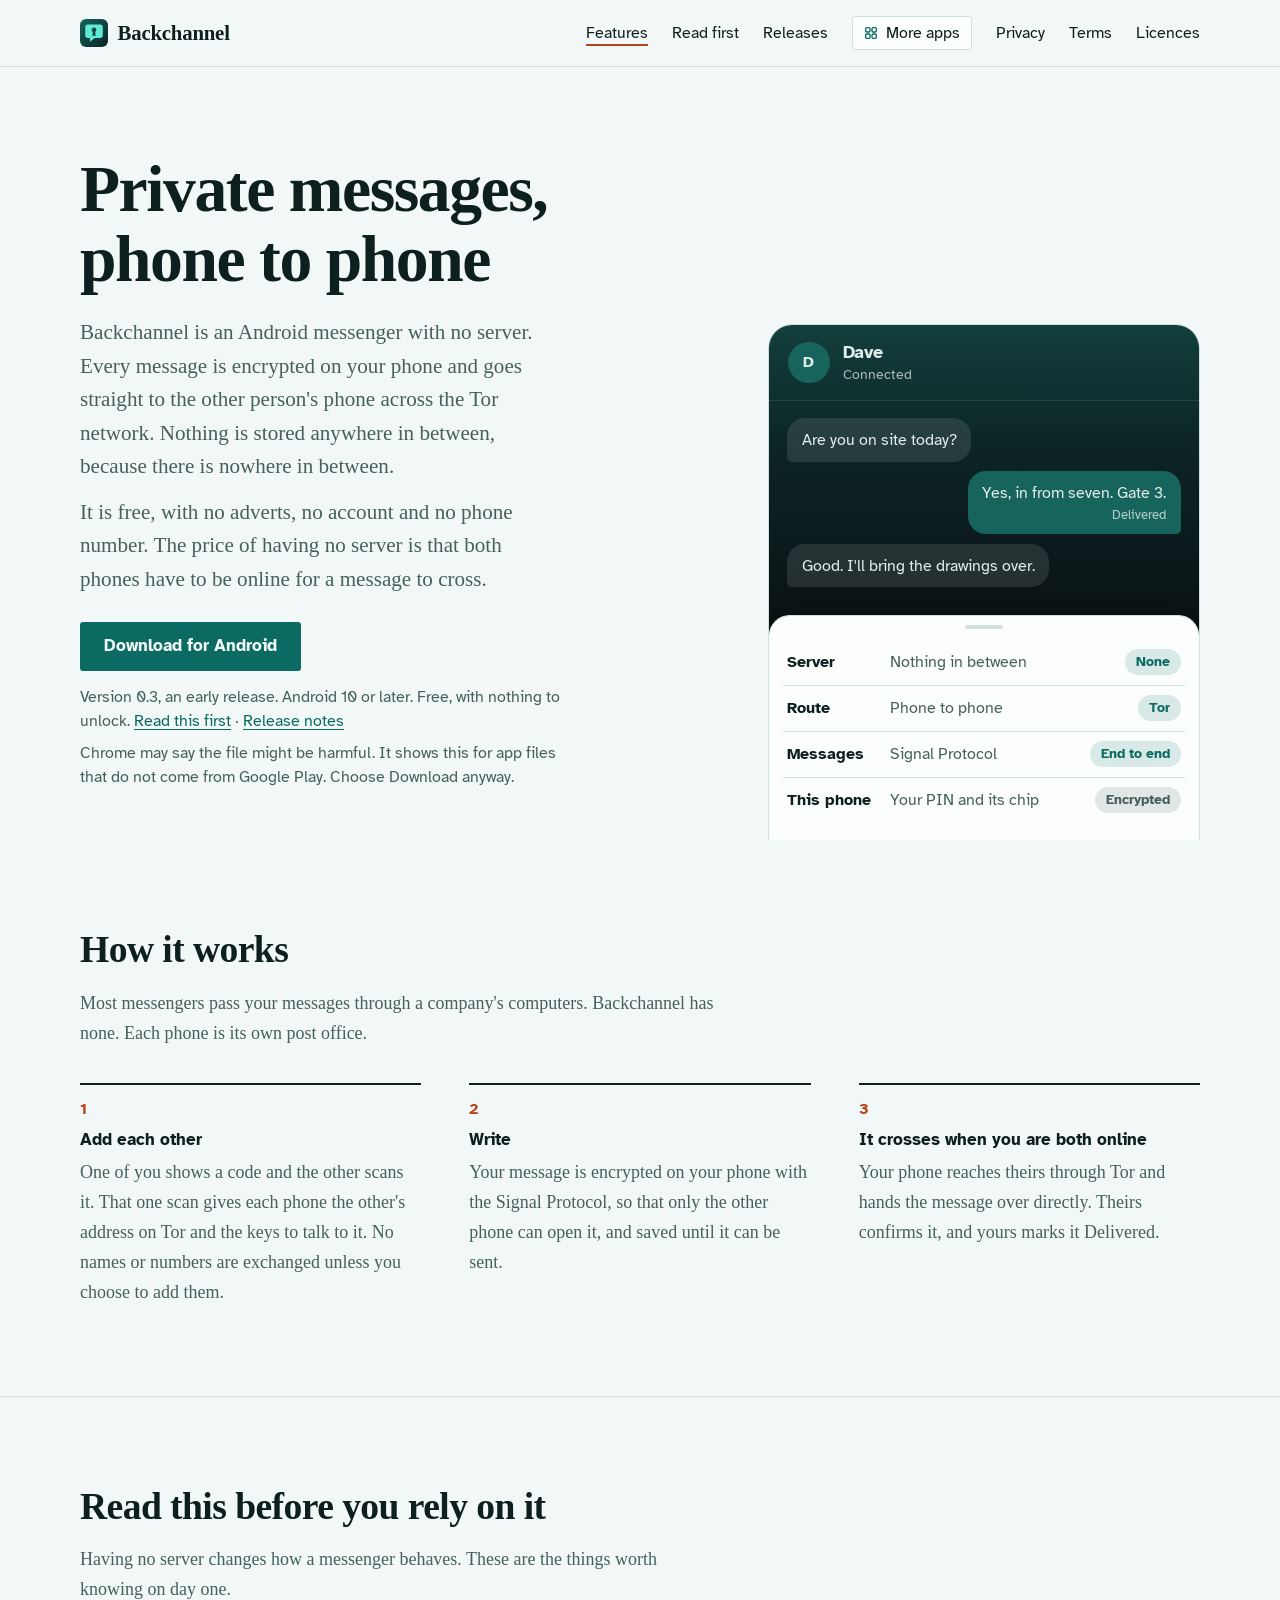
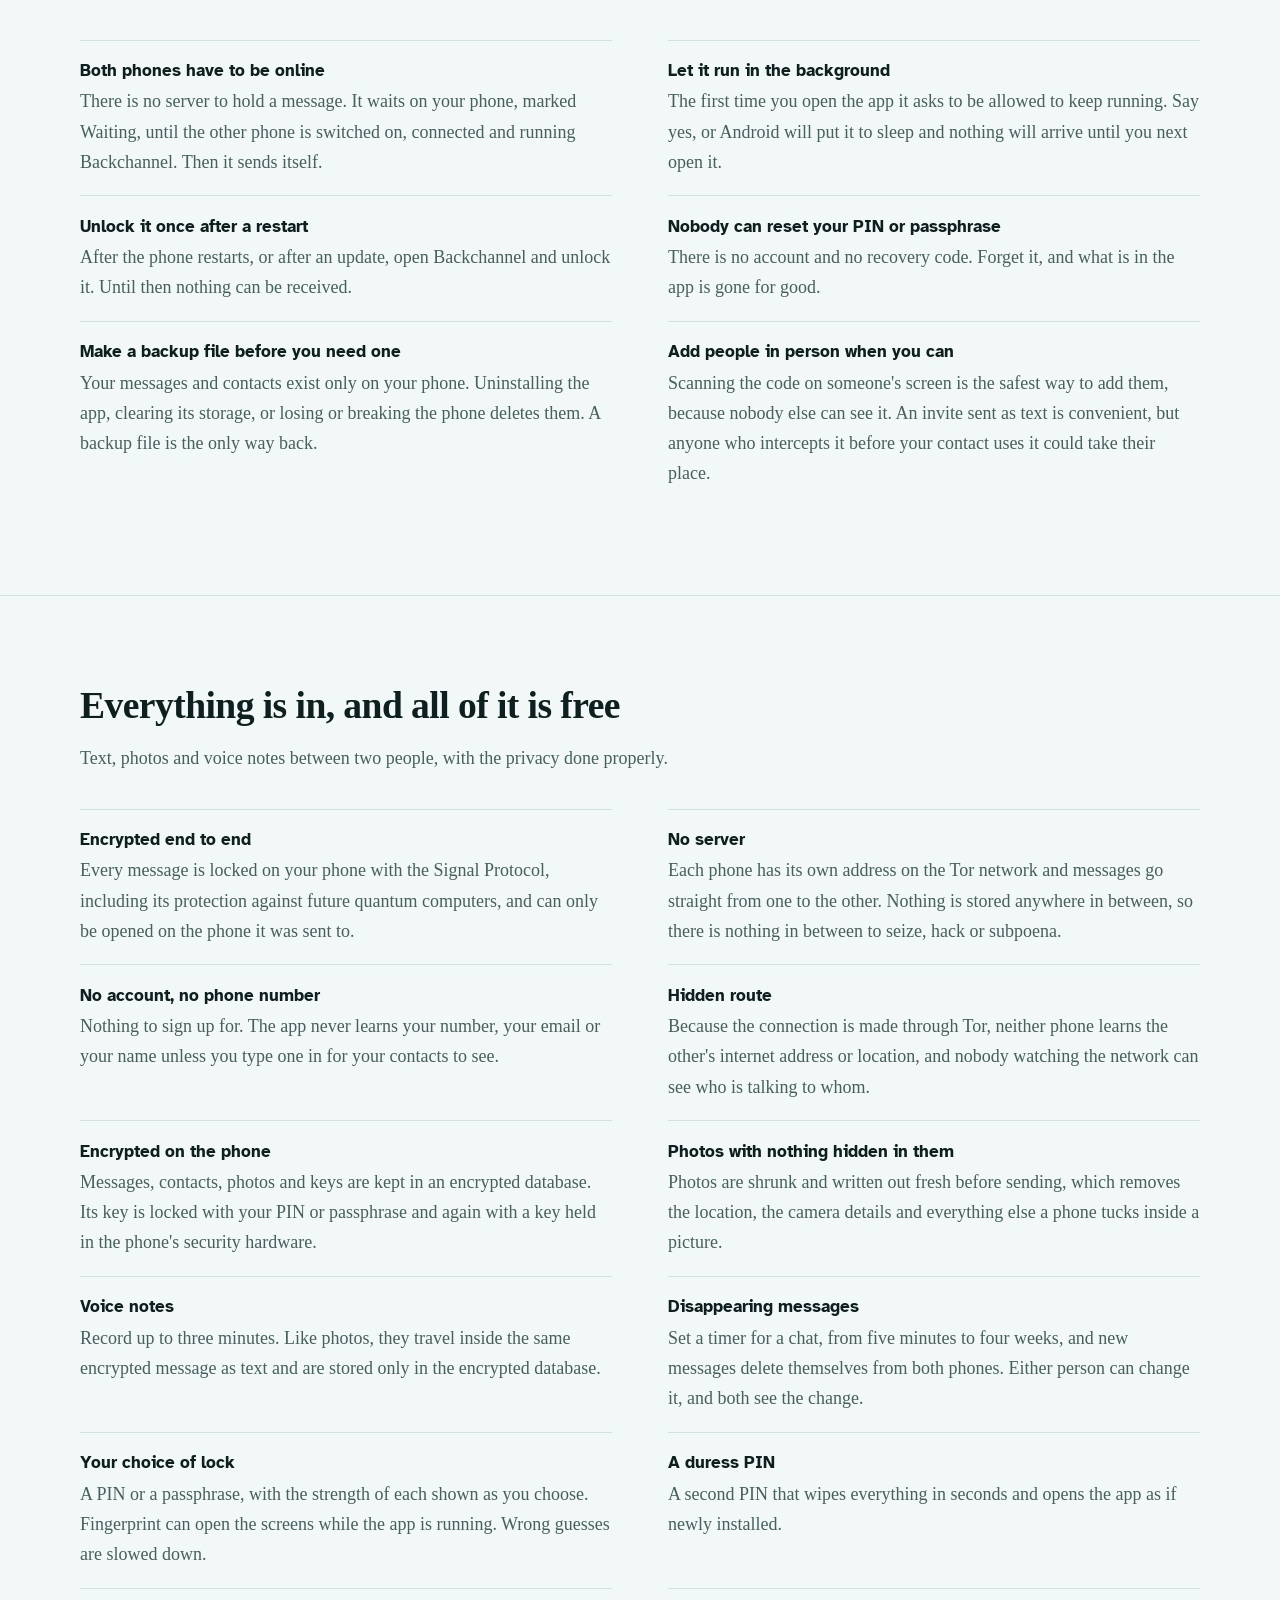
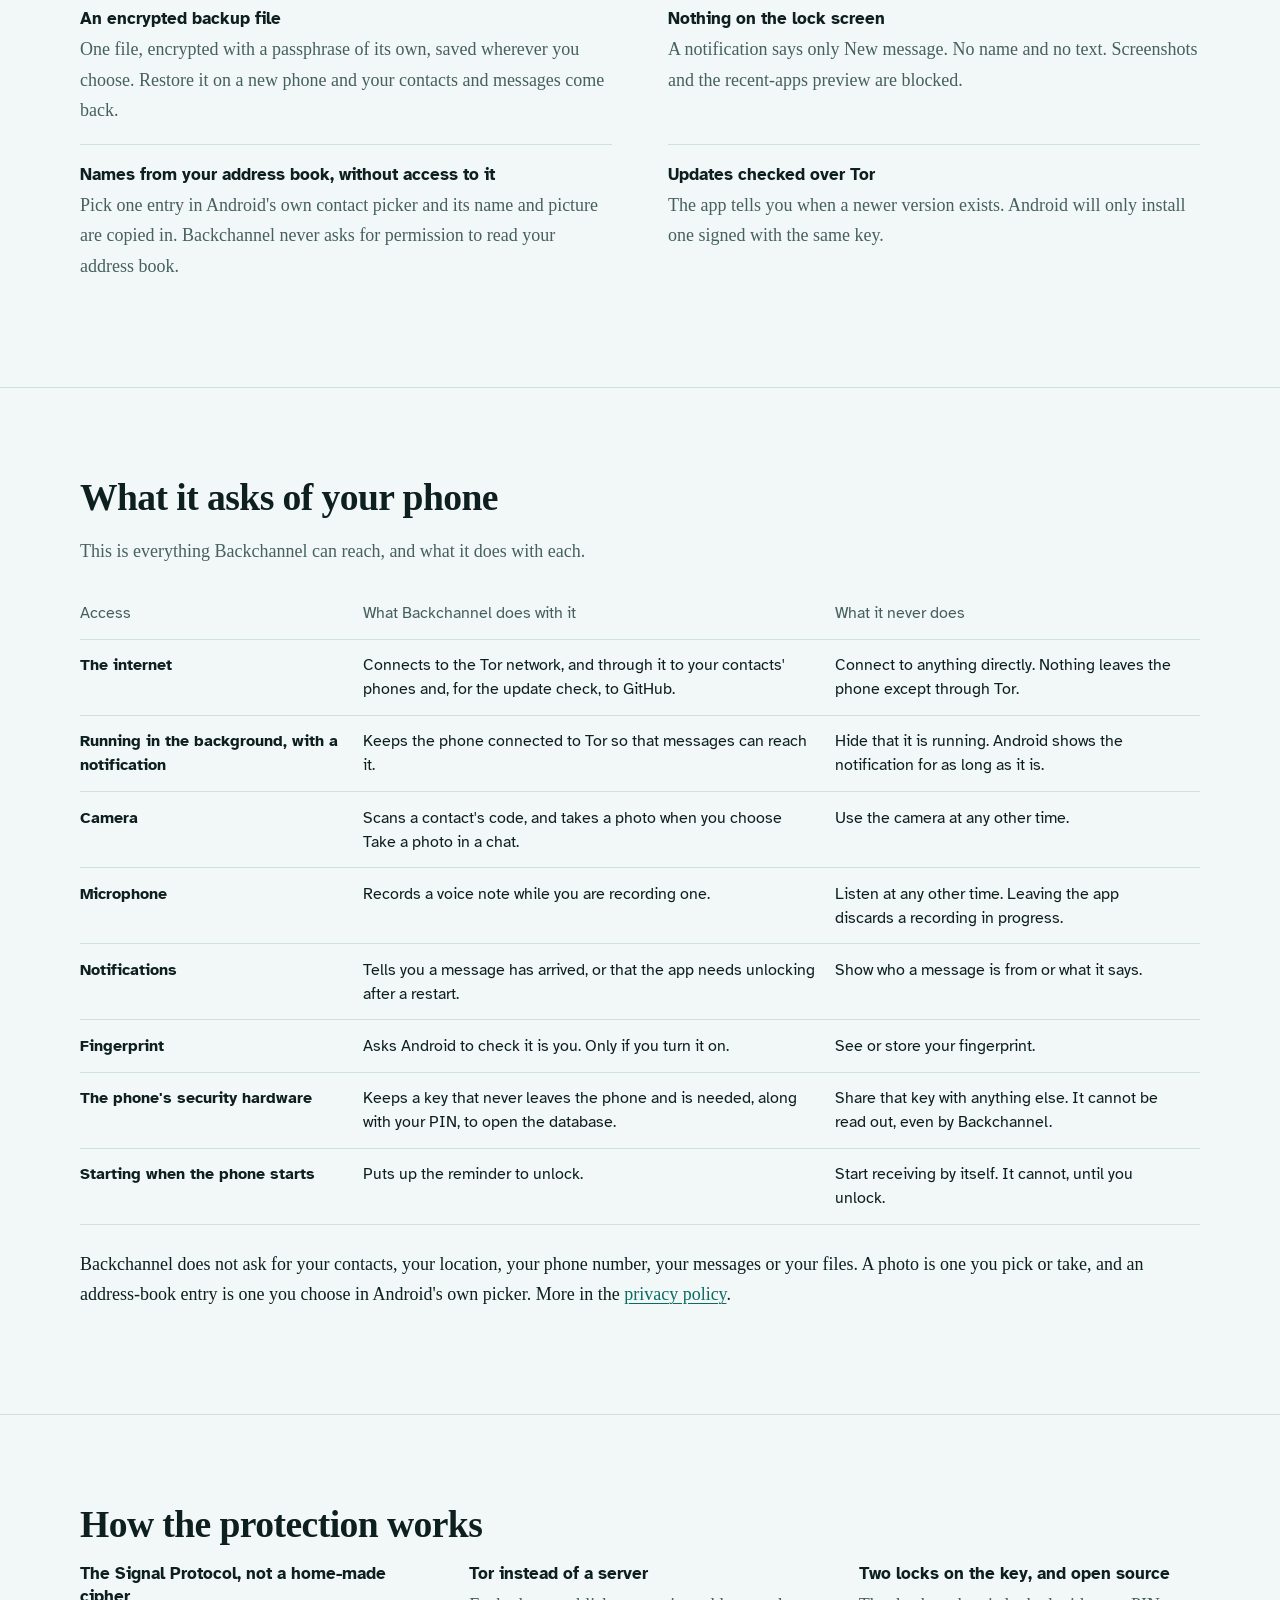
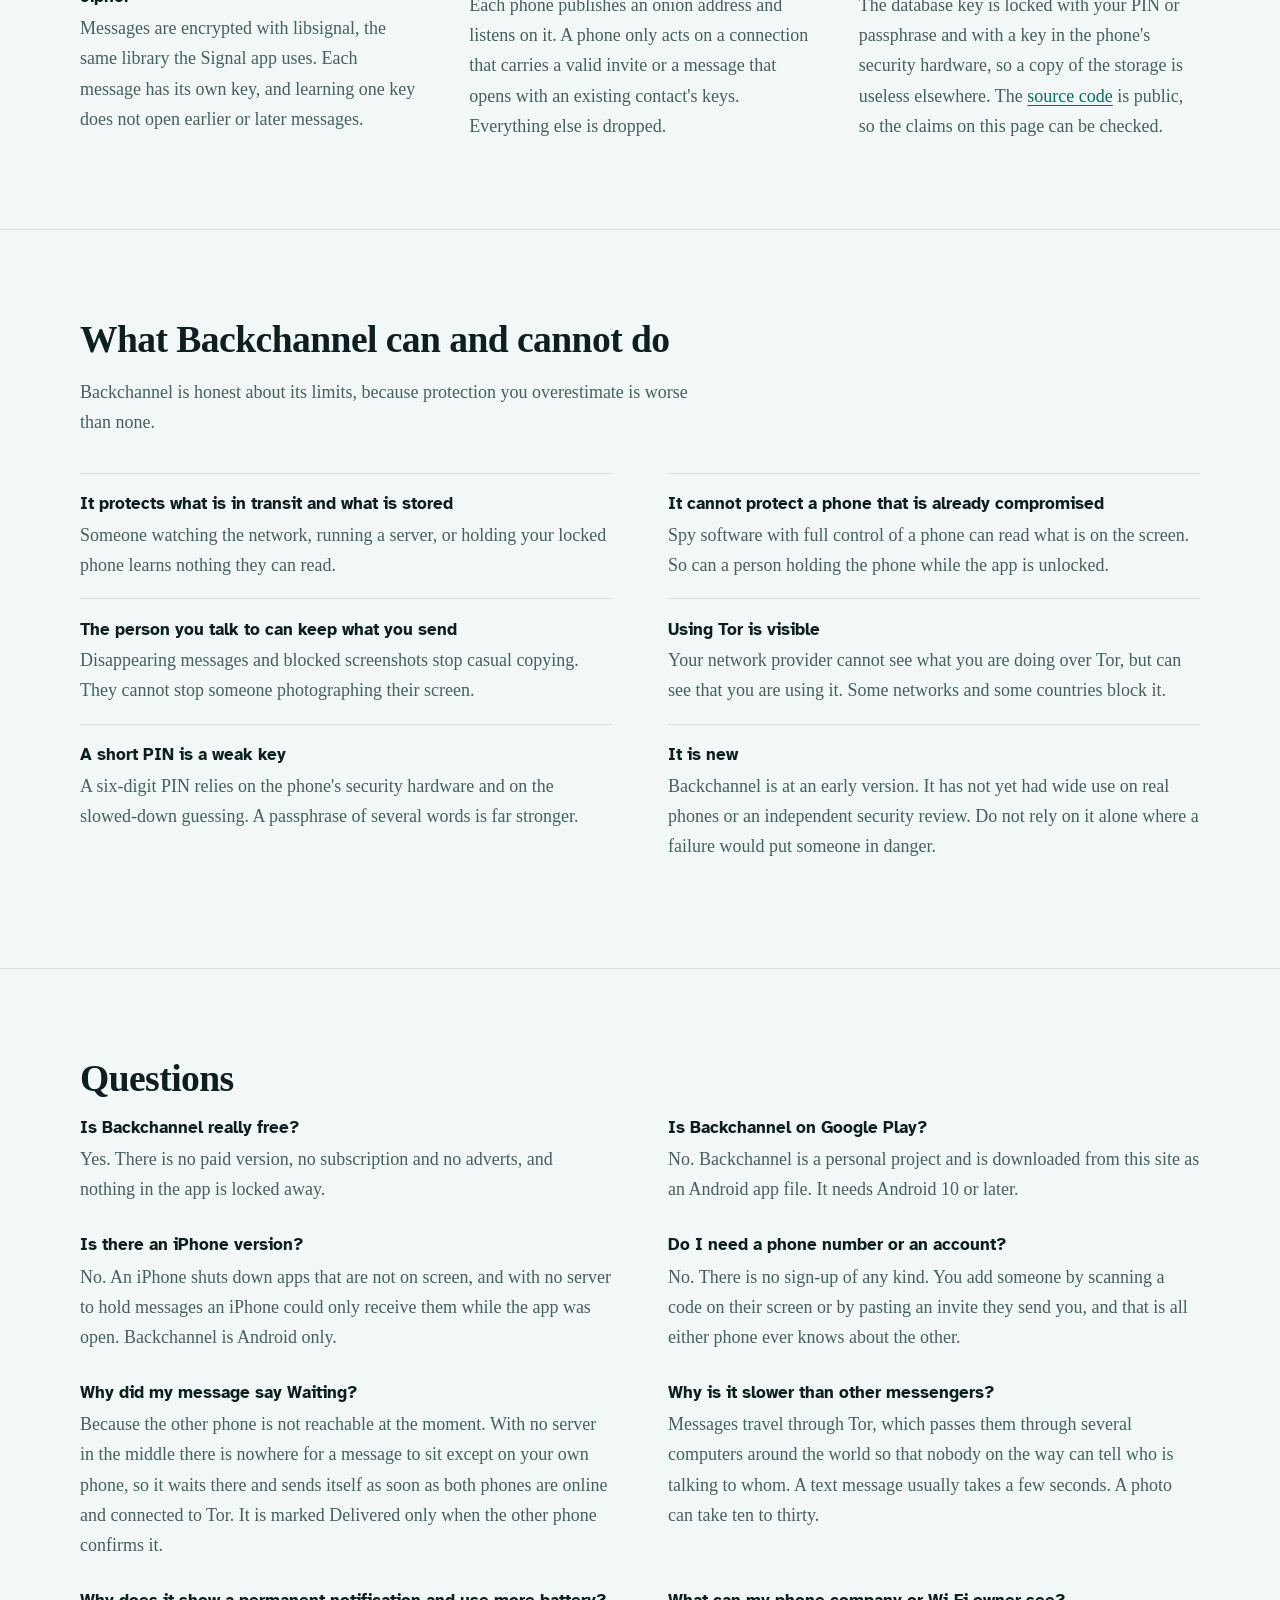
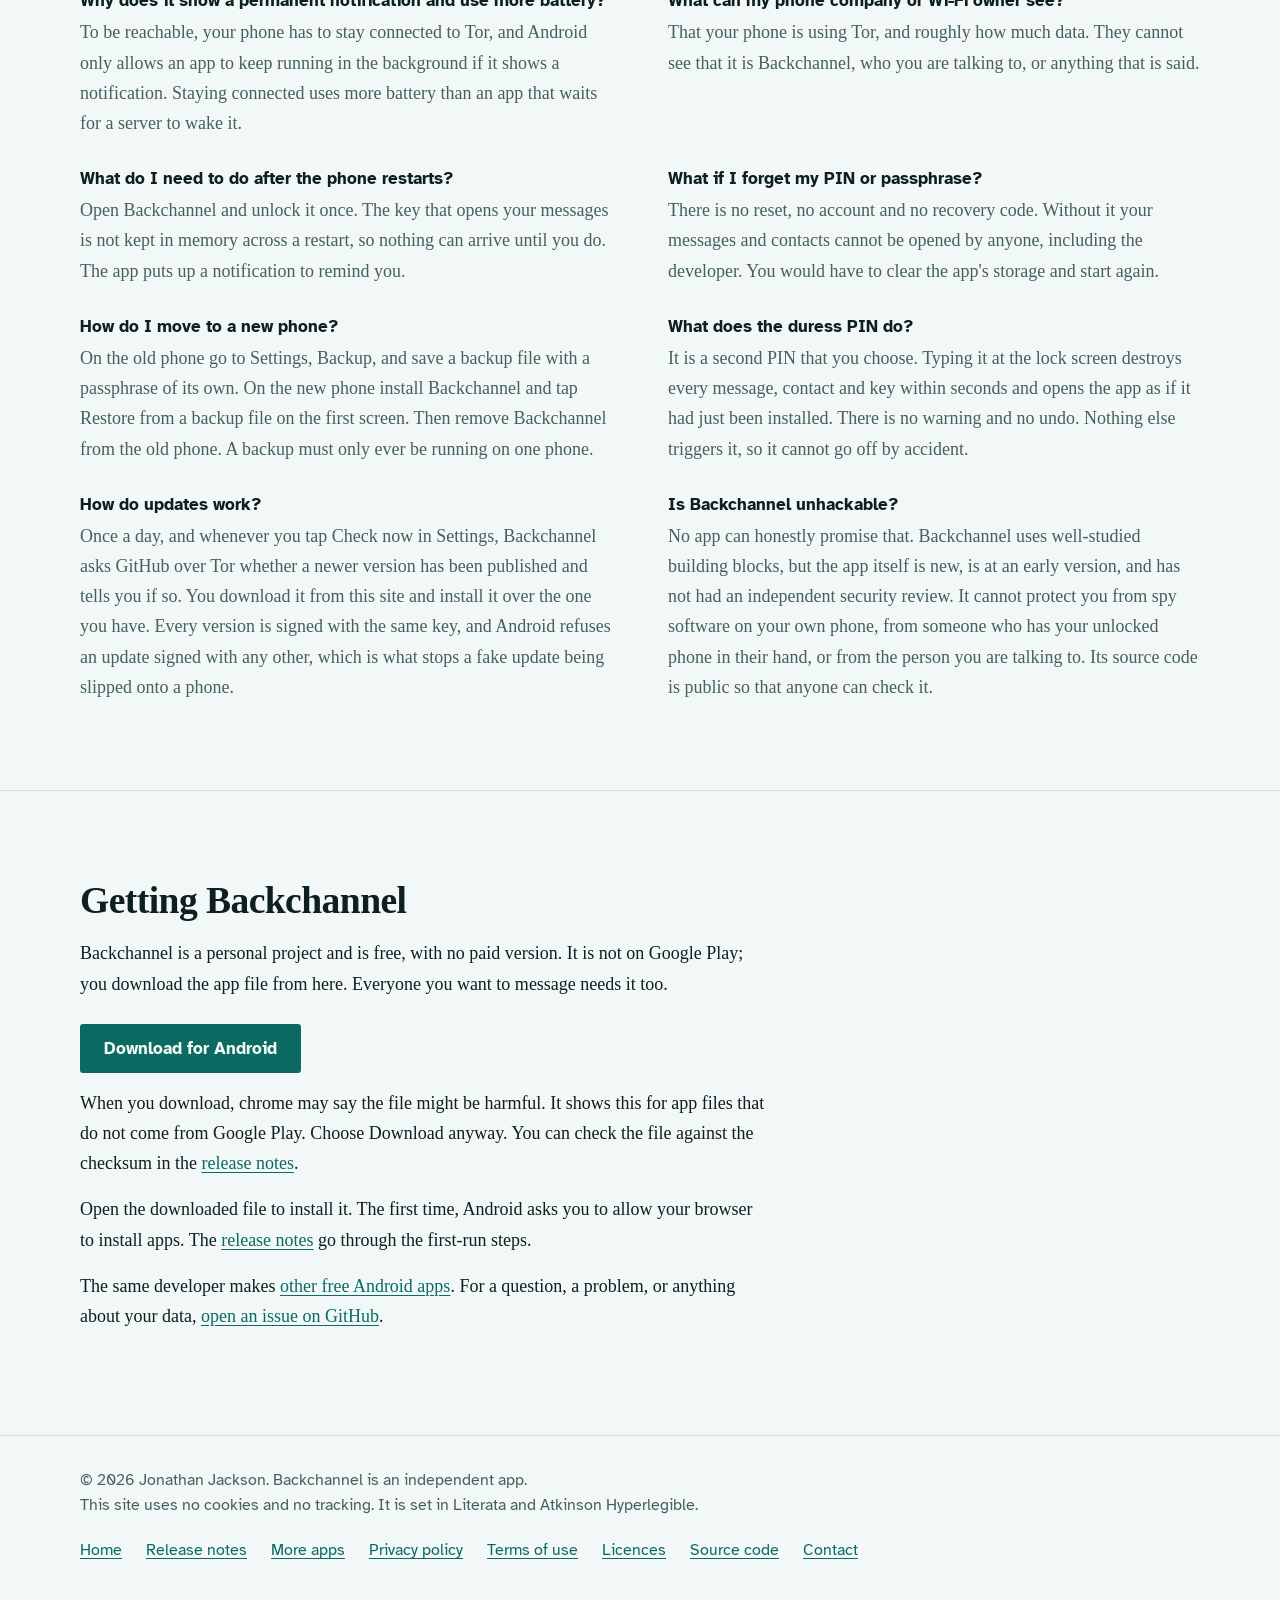
==== index.html @ 4a27fff8 "Backchannel 0.3: app source and website" ====
<!DOCTYPE html>
<html lang="en-GB">
<head>
<meta charset="utf-8">
<meta name="viewport" content="width=device-width, initial-scale=1">
<title>Backchannel: private messages, phone to phone, with no server</title>
<meta name="description" content="Backchannel is a free Android messenger with no server. Messages are encrypted with the Signal Protocol and go straight from one phone to the other over Tor. No account, no phone number, no adverts.">
<meta name="author" content="Jonathan Jackson">
<link rel="canonical" href="https://customgpter.github.io/backchannel/">
<meta name="theme-color" content="#f2f8f7" media="(prefers-color-scheme: light)">
<meta name="theme-color" content="#0b1113" media="(prefers-color-scheme: dark)">
<meta property="og:type" content="website">
<meta property="og:site_name" content="Backchannel">
<meta property="og:title" content="Backchannel: private messages, phone to phone, with no server">
<meta property="og:description" content="Backchannel is a free Android messenger with no server. Messages are encrypted with the Signal Protocol and go straight from one phone to the other over Tor. No account, no phone number, no adverts.">
<meta property="og:url" content="https://customgpter.github.io/backchannel/">
<meta property="og:image" content="https://customgpter.github.io/backchannel/assets/og.png">
<meta property="og:image:width" content="1200">
<meta property="og:image:height" content="630">
<meta property="og:image:alt" content="The Backchannel icon beside the words: private messages, phone to phone, with no server">
<meta property="og:locale" content="en_GB">
<meta name="twitter:card" content="summary_large_image">
<link rel="icon" href="assets/favicon.svg" type="image/svg+xml">
<link rel="apple-touch-icon" href="assets/apple-touch-icon.png">
<link rel="preload" href="assets/fonts/literata-latin-700-normal.woff2" as="font" type="font/woff2" crossorigin>
<link rel="preload" href="assets/fonts/literata-latin-400-normal.woff2" as="font" type="font/woff2" crossorigin>
<link rel="stylesheet" href="assets/site.css?v=1">
<script type="application/ld+json">{"@context":"https://schema.org","@type":"SoftwareApplication","name":"Backchannel","url":"https://customgpter.github.io/backchannel/","description":"Backchannel is an Android messenger with no server. Messages are encrypted end to end with the Signal Protocol and travel directly between phones over Tor.","applicationCategory":"CommunicationApplication","applicationSubCategory":"Encrypted messenger","operatingSystem":"Android 10 or later","softwareVersion":"0.3","downloadUrl":"https://github.com/CustomGPTer/backchannel/releases/latest/download/Backchannel.apk","releaseNotes":"https://customgpter.github.io/backchannel/releases.html","offers":{"@type":"Offer","price":"0","priceCurrency":"GBP"},"inLanguage":"en-GB","image":"https://customgpter.github.io/backchannel/assets/og.png","featureList":["Encrypted end to end","No server","No account, no phone number","Hidden route","Encrypted on the phone","Photos with nothing hidden in them","Voice notes","Disappearing messages","Your choice of lock","A duress PIN","An encrypted backup file","Nothing on the lock screen","Names from your address book, without access to it","Updates checked over Tor"],"author":{"@type":"Person","name":"Jonathan Jackson"}}</script>
<script type="application/ld+json">{"@context":"https://schema.org","@type":"WebSite","name":"Backchannel","url":"https://customgpter.github.io/backchannel/","inLanguage":"en-GB"}</script>
<script type="application/ld+json">{"@context":"https://schema.org","@type":"FAQPage","mainEntity":[{"@type":"Question","name":"Is Backchannel really free?","acceptedAnswer":{"@type":"Answer","text":"Yes. There is no paid version, no subscription and no adverts, and nothing in the app is locked away."}},{"@type":"Question","name":"Is Backchannel on Google Play?","acceptedAnswer":{"@type":"Answer","text":"No. Backchannel is a personal project and is downloaded from this site as an Android app file. It needs Android 10 or later."}},{"@type":"Question","name":"Is there an iPhone version?","acceptedAnswer":{"@type":"Answer","text":"No. An iPhone shuts down apps that are not on screen, and with no server to hold messages an iPhone could only receive them while the app was open. Backchannel is Android only."}},{"@type":"Question","name":"Do I need a phone number or an account?","acceptedAnswer":{"@type":"Answer","text":"No. There is no sign-up of any kind. You add someone by scanning a code on their screen or by pasting an invite they send you, and that is all either phone ever knows about the other."}},{"@type":"Question","name":"Why did my message say Waiting?","acceptedAnswer":{"@type":"Answer","text":"Because the other phone is not reachable at the moment. With no server in the middle there is nowhere for a message to sit except on your own phone, so it waits there and sends itself as soon as both phones are online and connected to Tor. It is marked Delivered only when the other phone confirms it."}},{"@type":"Question","name":"Why is it slower than other messengers?","acceptedAnswer":{"@type":"Answer","text":"Messages travel through Tor, which passes them through several computers around the world so that nobody on the way can tell who is talking to whom. A text message usually takes a few seconds. A photo can take ten to thirty."}},{"@type":"Question","name":"Why does it show a permanent notification and use more battery?","acceptedAnswer":{"@type":"Answer","text":"To be reachable, your phone has to stay connected to Tor, and Android only allows an app to keep running in the background if it shows a notification. Staying connected uses more battery than an app that waits for a server to wake it."}},{"@type":"Question","name":"What can my phone company or Wi-Fi owner see?","acceptedAnswer":{"@type":"Answer","text":"That your phone is using Tor, and roughly how much data. They cannot see that it is Backchannel, who you are talking to, or anything that is said."}},{"@type":"Question","name":"What do I need to do after the phone restarts?","acceptedAnswer":{"@type":"Answer","text":"Open Backchannel and unlock it once. The key that opens your messages is not kept in memory across a restart, so nothing can arrive until you do. The app puts up a notification to remind you."}},{"@type":"Question","name":"What if I forget my PIN or passphrase?","acceptedAnswer":{"@type":"Answer","text":"There is no reset, no account and no recovery code. Without it your messages and contacts cannot be opened by anyone, including the developer. You would have to clear the app's storage and start again."}},{"@type":"Question","name":"How do I move to a new phone?","acceptedAnswer":{"@type":"Answer","text":"On the old phone go to Settings, Backup, and save a backup file with a passphrase of its own. On the new phone install Backchannel and tap Restore from a backup file on the first screen. Then remove Backchannel from the old phone. A backup must only ever be running on one phone."}},{"@type":"Question","name":"What does the duress PIN do?","acceptedAnswer":{"@type":"Answer","text":"It is a second PIN that you choose. Typing it at the lock screen destroys every message, contact and key within seconds and opens the app as if it had just been installed. There is no warning and no undo. Nothing else triggers it, so it cannot go off by accident."}},{"@type":"Question","name":"How do updates work?","acceptedAnswer":{"@type":"Answer","text":"Once a day, and whenever you tap Check now in Settings, Backchannel asks GitHub over Tor whether a newer version has been published and tells you if so. You download it from this site and install it over the one you have. Every version is signed with the same key, and Android refuses an update signed with any other, which is what stops a fake update being slipped onto a phone."}},{"@type":"Question","name":"Is Backchannel unhackable?","acceptedAnswer":{"@type":"Answer","text":"No app can honestly promise that. Backchannel uses well-studied building blocks, but the app itself is new, is at an early version, and has not had an independent security review. It cannot protect you from spy software on your own phone, from someone who has your unlocked phone in their hand, or from the person you are talking to. Its source code is public so that anyone can check it."}}]}</script>
</head>
<body>
<a class="skip" href="#main">Skip to content</a>
<header class="masthead">
<div class="wrap">
<a class="brand" href="./" aria-label="Backchannel home"><svg viewBox="0 0 108 108" aria-hidden="true"><defs><linearGradient id="brand-bc" x1="0" y1="0" x2="1" y2="1"><stop offset="0" stop-color="#17645d"/><stop offset="1" stop-color="#0a2426"/></linearGradient></defs><rect width="108" height="108" rx="24" fill="url(#brand-bc)"/><g transform="translate(54 54) scale(1.3) translate(-54 -57)"><path fill="#5eead4" fill-rule="evenodd" d="M36 32h36a8 8 0 0 1 8 8v24a8 8 0 0 1-8 8H56L42 83V72h-6a8 8 0 0 1-8-8V40a8 8 0 0 1 8-8zM54 41a7 7 0 0 0-3.400 13.100L49 65h10l-1.600-10.900A7 7 0 0 0 54 41z"/></g></svg><span>Backchannel</span></a>
<nav aria-label="Main"><ul><li><a href="./#features" aria-current="page">Features</a></li><li><a href="./#first">Read first</a></li><li><a href="releases.html">Releases</a></li><li><a class="more-apps" href="more-apps.html"><svg viewBox="0 0 24 24" aria-hidden="true"><rect x="4" y="4" width="6.5" height="6.5" rx="1.6"/><rect x="13.5" y="4" width="6.5" height="6.5" rx="1.6"/><rect x="4" y="13.500" width="6.5" height="6.5" rx="1.6"/><rect x="13.5" y="13.500" width="6.5" height="6.5" rx="1.6"/></svg>More apps</a></li><li><a href="privacy.html">Privacy</a></li><li><a href="terms.html">Terms</a></li><li><a href="licences.html">Licences</a></li></ul></nav>
</div>
</header>
<main id="main">
<div class="hero">
<div class="wrap hero-grid">
<div class="hero-copy">
<h1>Private messages, phone to phone</h1>
<p class="lede">Backchannel is an Android messenger with no server. Every message is encrypted on your phone and goes straight to the other person's phone across the Tor network. Nothing is stored anywhere in between, because there is nowhere in between.</p>
<p class="lede">It is free, with no adverts, no account and no phone number. The price of having no server is that both phones have to be online for a message to cross.</p>
<p class="get"><a class="button" href="https://github.com/CustomGPTer/backchannel/releases/latest/download/Backchannel.apk">Download for Android</a></p>
<p class="facts">Version 0.3, an early release. Android 10 or later. Free, with nothing to unlock. <a href="#first">Read this first</a> &middot; <a href="releases.html">Release notes</a></p>
<p class="facts">Chrome may say the file might be harmful. It shows this for app files that do not come from Google Play. Choose Download anyway.</p>
</div>
<div class="demo" role="img" aria-label="An example of Backchannel at work. A chat with Dave shows three messages, the last marked Delivered. Below, a list reads: Server, none. Route, through Tor. Messages, encrypted end to end. On this phone, encrypted."><div class="chat"><div class="chat-top"><span class="chat-av">D</span><span class="chat-who"><b>Dave</b><i>Connected</i></span></div><p class="bub in" style="--i:0">Are you on site today?</p><p class="bub out" style="--i:1">Yes, in from seven. Gate 3.<span>Delivered</span></p><p class="bub in" style="--i:2">Good. I'll bring the drawings over.</p></div><div class="sheet"><ul class="rows"><li class="row" style="--j:0"><span class="k">Server</span><span class="v">Nothing in between</span><span class="t">None</span></li><li class="row" style="--j:1"><span class="k">Route</span><span class="v">Phone to phone</span><span class="t">Tor</span></li><li class="row" style="--j:2"><span class="k">Messages</span><span class="v">Signal Protocol</span><span class="t">End to end</span></li><li class="row open" style="--j:3"><span class="k">This phone</span><span class="v">Your PIN and its chip</span><span class="t">Encrypted</span></li></ul></div></div>
</div>
</div>

<section id="how" aria-labelledby="how-h">
<div class="wrap">
<h2 id="how-h">How it works</h2>
<p class="intro">Most messengers pass your messages through a company's computers. Backchannel has none. Each phone is its own post office.</p>
<ol class="steps">
<li><h3>Add each other</h3><p>One of you shows a code and the other scans it. That one scan gives each phone the other's address on Tor and the keys to talk to it. No names or numbers are exchanged unless you choose to add them.</p></li>
<li><h3>Write</h3><p>Your message is encrypted on your phone with the Signal Protocol, so that only the other phone can open it, and saved until it can be sent.</p></li>
<li><h3>It crosses when you are both online</h3><p>Your phone reaches theirs through Tor and hands the message over directly. Theirs confirms it, and yours marks it Delivered.</p></li>
</ol>
</div>
</section>

<section id="first" aria-labelledby="first-h">
<div class="wrap">
<h2 id="first-h">Read this before you rely on it</h2>
<p class="intro">Having no server changes how a messenger behaves. These are the things worth knowing on day one.</p>
<dl class="features">
<div><dt>Both phones have to be online</dt><dd>There is no server to hold a message. It waits on your phone, marked Waiting, until the other phone is switched on, connected and running Backchannel. Then it sends itself.</dd></div>
<div><dt>Let it run in the background</dt><dd>The first time you open the app it asks to be allowed to keep running. Say yes, or Android will put it to sleep and nothing will arrive until you next open it.</dd></div>
<div><dt>Unlock it once after a restart</dt><dd>After the phone restarts, or after an update, open Backchannel and unlock it. Until then nothing can be received.</dd></div>
<div><dt>Nobody can reset your PIN or passphrase</dt><dd>There is no account and no recovery code. Forget it, and what is in the app is gone for good.</dd></div>
<div><dt>Make a backup file before you need one</dt><dd>Your messages and contacts exist only on your phone. Uninstalling the app, clearing its storage, or losing or breaking the phone deletes them. A backup file is the only way back.</dd></div>
<div><dt>Add people in person when you can</dt><dd>Scanning the code on someone's screen is the safest way to add them, because nobody else can see it. An invite sent as text is convenient, but anyone who intercepts it before your contact uses it could take their place.</dd></div>
</dl>
</div>
</section>

<section id="features" aria-labelledby="features-h">
<div class="wrap">
<h2 id="features-h">Everything is in, and all of it is free</h2>
<p class="intro">Text, photos and voice notes between two people, with the privacy done properly.</p>
<dl class="features">
<div><dt>Encrypted end to end</dt><dd>Every message is locked on your phone with the Signal Protocol, including its protection against future quantum computers, and can only be opened on the phone it was sent to.</dd></div>
<div><dt>No server</dt><dd>Each phone has its own address on the Tor network and messages go straight from one to the other. Nothing is stored anywhere in between, so there is nothing in between to seize, hack or subpoena.</dd></div>
<div><dt>No account, no phone number</dt><dd>Nothing to sign up for. The app never learns your number, your email or your name unless you type one in for your contacts to see.</dd></div>
<div><dt>Hidden route</dt><dd>Because the connection is made through Tor, neither phone learns the other's internet address or location, and nobody watching the network can see who is talking to whom.</dd></div>
<div><dt>Encrypted on the phone</dt><dd>Messages, contacts, photos and keys are kept in an encrypted database. Its key is locked with your PIN or passphrase and again with a key held in the phone's security hardware.</dd></div>
<div><dt>Photos with nothing hidden in them</dt><dd>Photos are shrunk and written out fresh before sending, which removes the location, the camera details and everything else a phone tucks inside a picture.</dd></div>
<div><dt>Voice notes</dt><dd>Record up to three minutes. Like photos, they travel inside the same encrypted message as text and are stored only in the encrypted database.</dd></div>
<div><dt>Disappearing messages</dt><dd>Set a timer for a chat, from five minutes to four weeks, and new messages delete themselves from both phones. Either person can change it, and both see the change.</dd></div>
<div><dt>Your choice of lock</dt><dd>A PIN or a passphrase, with the strength of each shown as you choose. Fingerprint can open the screens while the app is running. Wrong guesses are slowed down.</dd></div>
<div><dt>A duress PIN</dt><dd>A second PIN that wipes everything in seconds and opens the app as if newly installed.</dd></div>
<div><dt>An encrypted backup file</dt><dd>One file, encrypted with a passphrase of its own, saved wherever you choose. Restore it on a new phone and your contacts and messages come back.</dd></div>
<div><dt>Nothing on the lock screen</dt><dd>A notification says only New message. No name and no text. Screenshots and the recent-apps preview are blocked.</dd></div>
<div><dt>Names from your address book, without access to it</dt><dd>Pick one entry in Android's own contact picker and its name and picture are copied in. Backchannel never asks for permission to read your address book.</dd></div>
<div><dt>Updates checked over Tor</dt><dd>The app tells you when a newer version exists. Android will only install one signed with the same key.</dd></div>
</dl>
</div>
</section>

<section id="permissions" aria-labelledby="permissions-h">
<div class="wrap">
<h2 id="permissions-h">What it asks of your phone</h2>
<p class="intro">This is everything Backchannel can reach, and what it does with each.</p>
<div class="scroll">
<table>
<thead><tr><th scope="col">Access</th><th scope="col">What Backchannel does with it</th><th scope="col">What it never does</th></tr></thead>
<tbody>
<tr><th scope="row">The internet</th><td>Connects to the Tor network, and through it to your contacts' phones and, for the update check, to GitHub.</td><td>Connect to anything directly. Nothing leaves the phone except through Tor.</td></tr>
<tr><th scope="row">Running in the background, with a notification</th><td>Keeps the phone connected to Tor so that messages can reach it.</td><td>Hide that it is running. Android shows the notification for as long as it is.</td></tr>
<tr><th scope="row">Camera</th><td>Scans a contact's code, and takes a photo when you choose Take a photo in a chat.</td><td>Use the camera at any other time.</td></tr>
<tr><th scope="row">Microphone</th><td>Records a voice note while you are recording one.</td><td>Listen at any other time. Leaving the app discards a recording in progress.</td></tr>
<tr><th scope="row">Notifications</th><td>Tells you a message has arrived, or that the app needs unlocking after a restart.</td><td>Show who a message is from or what it says.</td></tr>
<tr><th scope="row">Fingerprint</th><td>Asks Android to check it is you. Only if you turn it on.</td><td>See or store your fingerprint.</td></tr>
<tr><th scope="row">The phone's security hardware</th><td>Keeps a key that never leaves the phone and is needed, along with your PIN, to open the database.</td><td>Share that key with anything else. It cannot be read out, even by Backchannel.</td></tr>
<tr><th scope="row">Starting when the phone starts</th><td>Puts up the reminder to unlock.</td><td>Start receiving by itself. It cannot, until you unlock.</td></tr>
</tbody>
</table>
</div>
<p class="after-table">Backchannel does not ask for your contacts, your location, your phone number, your messages or your files. A photo is one you pick or take, and an address-book entry is one you choose in Android's own picker. More in the <a href="privacy.html">privacy policy</a>.</p>
</div>
</section>

<section id="protection" aria-labelledby="protection-h">
<div class="wrap">
<h2 id="protection-h">How the protection works</h2>
<ul class="plain">
<li><h3>The Signal Protocol, not a home-made cipher</h3><p>Messages are encrypted with libsignal, the same library the Signal app uses. Each message has its own key, and learning one key does not open earlier or later messages.</p></li>
<li><h3>Tor instead of a server</h3><p>Each phone publishes an onion address and listens on it. A phone only acts on a connection that carries a valid invite or a message that opens with an existing contact's keys. Everything else is dropped.</p></li>
<li><h3>Two locks on the key, and open source</h3><p>The database key is locked with your PIN or passphrase and with a key in the phone's security hardware, so a copy of the storage is useless elsewhere. The <a href="https://github.com/CustomGPTer/backchannel">source code</a> is public, so the claims on this page can be checked.</p></li>
</ul>
</div>
</section>

<section id="limits" aria-labelledby="limits-h">
<div class="wrap">
<h2 id="limits-h">What Backchannel can and cannot do</h2>
<p class="intro">Backchannel is honest about its limits, because protection you overestimate is worse than none.</p>
<dl class="features">
<div><dt>It protects what is in transit and what is stored</dt><dd>Someone watching the network, running a server, or holding your locked phone learns nothing they can read.</dd></div>
<div><dt>It cannot protect a phone that is already compromised</dt><dd>Spy software with full control of a phone can read what is on the screen. So can a person holding the phone while the app is unlocked.</dd></div>
<div><dt>The person you talk to can keep what you send</dt><dd>Disappearing messages and blocked screenshots stop casual copying. They cannot stop someone photographing their screen.</dd></div>
<div><dt>Using Tor is visible</dt><dd>Your network provider cannot see what you are doing over Tor, but can see that you are using it. Some networks and some countries block it.</dd></div>
<div><dt>A short PIN is a weak key</dt><dd>A six-digit PIN relies on the phone's security hardware and on the slowed-down guessing. A passphrase of several words is far stronger.</dd></div>
<div><dt>It is new</dt><dd>Backchannel is at an early version. It has not yet had wide use on real phones or an independent security review. Do not rely on it alone where a failure would put someone in danger.</dd></div>
</dl>
</div>
</section>

<section id="questions" aria-labelledby="questions-h">
<div class="wrap">
<h2 id="questions-h">Questions</h2>
<div class="faq">
<div><h3>Is Backchannel really free?</h3><p>Yes. There is no paid version, no subscription and no adverts, and nothing in the app is locked away.</p></div><div><h3>Is Backchannel on Google Play?</h3><p>No. Backchannel is a personal project and is downloaded from this site as an Android app file. It needs Android 10 or later.</p></div><div><h3>Is there an iPhone version?</h3><p>No. An iPhone shuts down apps that are not on screen, and with no server to hold messages an iPhone could only receive them while the app was open. Backchannel is Android only.</p></div><div><h3>Do I need a phone number or an account?</h3><p>No. There is no sign-up of any kind. You add someone by scanning a code on their screen or by pasting an invite they send you, and that is all either phone ever knows about the other.</p></div><div><h3>Why did my message say Waiting?</h3><p>Because the other phone is not reachable at the moment. With no server in the middle there is nowhere for a message to sit except on your own phone, so it waits there and sends itself as soon as both phones are online and connected to Tor. It is marked Delivered only when the other phone confirms it.</p></div><div><h3>Why is it slower than other messengers?</h3><p>Messages travel through Tor, which passes them through several computers around the world so that nobody on the way can tell who is talking to whom. A text message usually takes a few seconds. A photo can take ten to thirty.</p></div><div><h3>Why does it show a permanent notification and use more battery?</h3><p>To be reachable, your phone has to stay connected to Tor, and Android only allows an app to keep running in the background if it shows a notification. Staying connected uses more battery than an app that waits for a server to wake it.</p></div><div><h3>What can my phone company or Wi-Fi owner see?</h3><p>That your phone is using Tor, and roughly how much data. They cannot see that it is Backchannel, who you are talking to, or anything that is said.</p></div><div><h3>What do I need to do after the phone restarts?</h3><p>Open Backchannel and unlock it once. The key that opens your messages is not kept in memory across a restart, so nothing can arrive until you do. The app puts up a notification to remind you.</p></div><div><h3>What if I forget my PIN or passphrase?</h3><p>There is no reset, no account and no recovery code. Without it your messages and contacts cannot be opened by anyone, including the developer. You would have to clear the app&#x27;s storage and start again.</p></div><div><h3>How do I move to a new phone?</h3><p>On the old phone go to Settings, Backup, and save a backup file with a passphrase of its own. On the new phone install Backchannel and tap Restore from a backup file on the first screen. Then remove Backchannel from the old phone. A backup must only ever be running on one phone.</p></div><div><h3>What does the duress PIN do?</h3><p>It is a second PIN that you choose. Typing it at the lock screen destroys every message, contact and key within seconds and opens the app as if it had just been installed. There is no warning and no undo. Nothing else triggers it, so it cannot go off by accident.</p></div><div><h3>How do updates work?</h3><p>Once a day, and whenever you tap Check now in Settings, Backchannel asks GitHub over Tor whether a newer version has been published and tells you if so. You download it from this site and install it over the one you have. Every version is signed with the same key, and Android refuses an update signed with any other, which is what stops a fake update being slipped onto a phone.</p></div><div><h3>Is Backchannel unhackable?</h3><p>No app can honestly promise that. Backchannel uses well-studied building blocks, but the app itself is new, is at an early version, and has not had an independent security review. It cannot protect you from spy software on your own phone, from someone who has your unlocked phone in their hand, or from the person you are talking to. Its source code is public so that anyone can check it.</p></div>
</div>
</div>
</section>

<section id="get" aria-labelledby="get-h">
<div class="wrap"><div class="measure">
<h2 id="get-h">Getting Backchannel</h2>
<p>Backchannel is a personal project and is free, with no paid version. It is not on Google Play; you download the app file from here. Everyone you want to message needs it too.</p>
<p class="get"><a class="button" href="https://github.com/CustomGPTer/backchannel/releases/latest/download/Backchannel.apk">Download for Android</a></p>
<p>When you download, chrome may say the file might be harmful. It shows this for app files that do not come from Google Play. Choose Download anyway. You can check the file against the checksum in the <a href="releases.html#checking">release notes</a>.</p>
<p>Open the downloaded file to install it. The first time, Android asks you to allow your browser to install apps. The <a href="releases.html#installing">release notes</a> go through the first-run steps.</p>
<p>The same developer makes <a href="more-apps.html">other free Android apps</a>. For a question, a problem, or anything about your data, <a href="https://github.com/CustomGPTer/backchannel/issues">open an issue on GitHub</a>.</p>
</div></div>
</section>
</main>
<footer class="colophon">
<div class="wrap">
<div>
<p>&copy; 2026 Jonathan Jackson. Backchannel is an independent app.</p>
<p>This site uses no cookies and no tracking. It is set in Literata and Atkinson Hyperlegible.</p>
</div>
<nav aria-label="Footer"><ul>
<li><a href="./">Home</a></li>
<li><a href="releases.html">Release notes</a></li>
<li><a href="more-apps.html">More apps</a></li>
<li><a href="privacy.html">Privacy policy</a></li>
<li><a href="terms.html">Terms of use</a></li>
<li><a href="licences.html">Licences</a></li>
<li><a href="https://github.com/CustomGPTer/backchannel">Source code</a></li>
<li><a href="https://github.com/CustomGPTer/backchannel/issues">Contact</a></li>
</ul></nav>
</div>
</footer>
</body>
</html>
---- assets/site.css ----
@font-face{font-family:"Literata";src:url("fonts/literata-latin-400-normal.woff2") format("woff2");font-weight:400;font-style:normal;font-display:swap}
@font-face{font-family:"Literata";src:url("fonts/literata-latin-400-italic.woff2") format("woff2");font-weight:400;font-style:italic;font-display:swap}
@font-face{font-family:"Literata";src:url("fonts/literata-latin-700-normal.woff2") format("woff2");font-weight:700;font-style:normal;font-display:swap}
@font-face{font-family:"Atkinson Hyperlegible";src:url("fonts/atkinson-hyperlegible-latin-400-normal.woff2") format("woff2");font-weight:400;font-style:normal;font-display:swap}
@font-face{font-family:"Atkinson Hyperlegible";src:url("fonts/atkinson-hyperlegible-latin-700-normal.woff2") format("woff2");font-weight:700;font-style:normal;font-display:swap}

:root{
  --paper:#f2f8f7; --sheet:#fbfefd; --ink:#0d1f1e; --soft:#46605d; --rule:#cfe0dd;
  --key:#0b6b63; --mark:#b8431a; --label:#ffffff; --label-ink:#12201f;
  --serif:"Literata",Georgia,"Times New Roman",serif;
  --sans:"Atkinson Hyperlegible",system-ui,-apple-system,"Segoe UI",Roboto,sans-serif;
  color-scheme:light dark;
}
@media (prefers-color-scheme:dark){
  :root{--paper:#0b1113; --sheet:#111a1c; --ink:#e3eeec; --soft:#9db5b1; --rule:#1e2d2f;
    --key:#5eead4; --mark:#ffb086; --label:#16232a; --label-ink:#e3eeec}
}

*,*::before,*::after{box-sizing:border-box}
html{-webkit-text-size-adjust:100%;scroll-behavior:smooth}
@media (prefers-reduced-motion:reduce){html{scroll-behavior:auto}}
body{margin:0;background:var(--paper);color:var(--ink);font:400 1.125rem/1.68 var(--serif);text-rendering:optimizeLegibility}
img,svg{max-width:100%;display:block}
a{color:var(--key);text-decoration-thickness:.06em;text-underline-offset:.18em}
a:hover{text-decoration-thickness:.12em}
:focus-visible{outline:3px solid var(--mark);outline-offset:3px;border-radius:2px}
code{font:.9em/1 ui-monospace,SFMono-Regular,Menlo,Consolas,monospace;overflow-wrap:anywhere}
.skip{position:absolute;left:-999px;top:0;background:var(--ink);color:var(--paper);padding:.6rem 1rem;z-index:10}
.skip:focus{left:.5rem;top:.5rem}

.wrap{width:min(70rem,100% - 2.5rem);margin-inline:auto}
.measure{max-width:43rem}

/* ---------- masthead */
.masthead{border-bottom:1px solid var(--rule)}
.masthead .wrap{display:flex;flex-wrap:wrap;align-items:center;justify-content:space-between;gap:.5rem 2rem;padding-block:1rem}
.brand{display:inline-flex;align-items:center;gap:.6rem;font:700 1.3rem/1 var(--serif);color:var(--ink);text-decoration:none;letter-spacing:-.01em}
.brand svg{width:1.75rem;height:1.75rem;flex:none}
.masthead nav ul{display:flex;flex-wrap:wrap;gap:.25rem 1.5rem;list-style:none;margin:0;padding:0;font:400 1rem/1.4 var(--sans)}
.masthead nav a{color:var(--ink);text-decoration:none;padding-block:.35rem;display:inline-block}
.masthead nav a:hover,.masthead nav a[aria-current="page"]{text-decoration:underline;text-decoration-color:var(--mark);text-decoration-thickness:.14em;text-underline-offset:.4em}

/* ---------- hero */
.hero{padding-block:clamp(2.5rem,7vw,5.5rem) 0}
.hero-grid{display:grid;gap:clamp(2rem,5vw,4rem);align-items:end}
@media (min-width:60rem){.hero-grid{grid-template-columns:minmax(0,5fr) minmax(0,6fr)}}
.hero-copy{padding-bottom:clamp(1rem,4vw,3.5rem)}
h1{font:700 clamp(2.5rem,6.2vw,4.1rem)/1.06 var(--serif);letter-spacing:-.022em;margin:0 0 1.4rem;text-wrap:balance}
.lede{font-size:clamp(1.15rem,2.1vw,1.32rem);line-height:1.58;color:var(--soft);margin:0 0 1.4rem;max-width:33rem}
.facts{font:400 1rem/1.5 var(--sans);color:var(--soft);margin:0}

/* the demo: the one place the page shows off */
.demo{font:400 clamp(.82rem,1.5vw,1rem)/1.3 var(--sans);width:100%;max-width:27rem;margin-inline:auto;border:1px solid var(--rule);border-bottom:0;border-radius:1.5em 1.5em 0 0;background:var(--sheet);overflow:hidden}
@media (min-width:60rem){.demo{margin-inline:auto 0}}
.chat{color:#e3eeec;padding:0 0 2.4em;background:linear-gradient(180deg,#123f3c 0,#0c2426 40%,#0b1113 100%)}
.chat-top{display:flex;align-items:center;gap:.8em;padding:1em 1.2em;border-bottom:1px solid rgba(255,255,255,.1);margin-bottom:1.1em}
.chat-av{display:grid;place-items:center;width:2.6em;height:2.6em;border-radius:50%;background:#17645d;font-weight:700}
.chat-who b{display:block;font-size:1.15em}
.chat-who i{display:block;font-style:normal;color:rgba(255,255,255,.66);font-size:.9em}
.bub{margin:0 1.1em .6em;padding:.65em .9em;border-radius:1.1em;max-width:78%;width:fit-content;font-size:1.02em;line-height:1.35}
.bub.in{background:rgba(255,255,255,.11);border-bottom-left-radius:.3em}
.bub.out{background:#17645d;margin-left:auto;border-bottom-right-radius:.3em}
.bub span{display:block;text-align:right;font-size:.78em;color:rgba(255,255,255,.7);margin-top:.2em}
.sheet{position:relative;border-top:1px solid var(--rule);border-radius:1.3em 1.3em 0 0;margin-top:-1.3em;background:var(--sheet);padding:1.5em .9em 1.1em;box-shadow:0 -.5em 1.4em rgba(0,0,0,.14)}
.sheet::before{content:"";position:absolute;left:50%;top:.6em;width:2.4em;height:.26em;margin-left:-1.2em;border-radius:1em;background:var(--rule)}
.rows{list-style:none;margin:0;padding:0}
.row{display:grid;grid-template-columns:minmax(0,5.6em) minmax(0,1fr) auto;align-items:center;gap:.8em;padding:.6em .25em;border-bottom:1px solid var(--rule)}
.row:last-child{border-bottom:0}
.row .k{font-weight:700;white-space:nowrap}
.row .v{color:var(--soft);min-width:0;overflow:hidden;text-overflow:ellipsis;white-space:nowrap}
.row .t{font-weight:700;font-size:.85em;border-radius:2em;padding:.3em .8em;white-space:nowrap;background:color-mix(in srgb,var(--key) 14%,transparent);color:var(--key)}
.row.open .t{background:color-mix(in srgb,var(--soft) 14%,transparent);color:var(--soft)}
@media (prefers-reduced-motion:no-preference){
  .bub{animation:arrive .5s cubic-bezier(.2,.8,.25,1) both;animation-delay:calc(var(--i) * 700ms + 300ms)}
  .row{animation:shelve .6s cubic-bezier(.2,.8,.25,1) both;animation-delay:calc(var(--j,0) * 90ms + 2.2s)}
  .row .t{animation:tagin .4s ease both;animation-delay:calc(var(--j,0) * 200ms + 2.9s)}
  @keyframes arrive{from{opacity:0;transform:translateY(.8em)}to{opacity:1;transform:none}}
  @keyframes shelve{from{opacity:0;transform:translateY(-1.1rem)}60%{opacity:1}to{opacity:1;transform:none}}
  @keyframes tagin{from{opacity:0;transform:translateX(.6em)}to{opacity:1;transform:none}}
}

/* ---------- sections */
section{padding-block:clamp(3rem,7vw,5.5rem)}
section + section{border-top:1px solid var(--rule)}
h2{font:700 clamp(1.7rem,3.4vw,2.35rem)/1.15 var(--serif);letter-spacing:-.015em;margin:0 0 1rem;text-wrap:balance}
h3{font:700 1.08rem/1.35 var(--sans);margin:0 0 .3rem}
p{margin:0 0 1rem}
.intro{color:var(--soft);max-width:40rem;margin-bottom:2.2rem}

.steps{list-style:none;counter-reset:s;margin:0;padding:0;display:grid;gap:2rem 3rem}
@media (min-width:52rem){.steps{grid-template-columns:repeat(3,minmax(0,1fr))}}
.steps li{counter-increment:s;border-top:2px solid var(--ink);padding-top:1rem}
.steps li::before{content:counter(s);font:700 1rem/1 var(--sans);color:var(--mark);display:block;margin-bottom:.7rem}
.steps p{margin:0;color:var(--soft)}
.path{font:400 1rem/1.5 var(--sans);background:var(--label);color:var(--label-ink);border:1px solid var(--rule);border-radius:2px;padding:.1rem .45rem;white-space:nowrap}

.features{display:grid;gap:0 3.5rem;margin:0}
@media (min-width:46rem){.features{grid-template-columns:repeat(2,minmax(0,1fr))}}
.features div{padding:1.15rem 0;border-top:1px solid var(--rule)}
.features dt{font:700 1.08rem/1.35 var(--sans)}
.features dd{margin:.25rem 0 0;color:var(--soft)}

.scroll{overflow-x:auto}
table{width:100%;border-collapse:collapse;font:400 1rem/1.5 var(--sans)}
th,td{text-align:left;vertical-align:top;padding:.85rem 1.2rem .85rem 0;border-top:1px solid var(--rule)}
thead th{border-top:0;color:var(--soft);font-weight:400;padding-top:0}
tbody th{font-weight:700;min-width:11rem}
tr:last-child>*{border-bottom:1px solid var(--rule)}

.plain{list-style:none;margin:0;padding:0;display:grid;gap:1.6rem 3rem}
@media (min-width:52rem){.plain{grid-template-columns:repeat(3,minmax(0,1fr))}}
.plain p{color:var(--soft);margin:0}

.faq{display:grid;gap:1.8rem 3.5rem}
@media (min-width:52rem){.faq{grid-template-columns:repeat(2,minmax(0,1fr))}}
.faq p{color:var(--soft);margin:0}

/* ---------- document pages */
.doc{padding-block:clamp(2.5rem,6vw,4.5rem) clamp(3rem,7vw,5rem)}
.doc h1{font-size:clamp(2.2rem,5vw,3.2rem)}
.doc .lede{max-width:none}
.doc h2{font-size:1.5rem;margin-top:2.8rem;scroll-margin-top:1.5rem}
.doc h3{margin-top:1.6rem}
.doc ul{padding-left:1.25rem;margin:0 0 1rem}
.doc li{margin:.4rem 0}
.contents{font:400 1rem/1.5 var(--sans);border-block:1px solid var(--rule);padding-block:1rem;margin-block:2rem}
.contents ul{list-style:none;margin:.4rem 0 0;padding:0;columns:2 14rem;column-gap:2rem}
.contents li{margin:.2rem 0;break-inside:avoid}
.note{border-left:3px solid var(--mark);padding:.2rem 0 .2rem 1.1rem;color:var(--soft)}

/* ---------- download and release notes */
.button{display:inline-block;background:var(--key);color:var(--paper);font:700 1.05rem/1.2 var(--sans);text-decoration:none;padding:.9rem 1.5rem;border-radius:3px}
.button:hover{text-decoration:underline;text-decoration-thickness:.1em;text-underline-offset:.22em}
.get{margin:1.6rem 0 .9rem}
.get .facts{margin-top:.9rem}
.facts + .facts{margin-top:.5rem}
.lede + .lede{margin-top:-.6rem}
.more{margin:1.6rem 0 0;font:700 1rem/1.5 var(--sans)}
.cmp{min-width:56rem;margin:1.4rem 0 1rem}
.cmp th,.cmp td{padding:.8rem .9rem}
.cmp thead th{color:var(--ink);font-weight:700;vertical-align:bottom;padding-top:.8rem}
.cmp small{display:block;font-weight:400;font-size:.82rem;line-height:1.35;color:var(--soft)}
.cmp tbody th{min-width:13rem;padding-left:0}
.cmp thead th:first-child{padding-left:0}
.cmp .ours{background:var(--sheet);box-shadow:inset 1px 0 var(--rule),inset -1px 0 var(--rule)}
.yes{color:var(--key);font-weight:700}
.pay{color:var(--mark);font-weight:700}
.na{color:var(--soft)}
.kinds td{font-weight:400;min-width:9.5rem}
.cmp .app{display:none}
.key{font:400 .95rem/1.55 var(--sans);color:var(--soft);margin:0 0 .6rem}
@media (max-width:54rem){
  .cmp{min-width:0}
  .cmp thead{position:absolute;width:1px;height:1px;overflow:hidden;clip-path:inset(50%)}
  .cmp tbody,.cmp tr,.cmp th,.cmp td{display:block}
  .cmp tr{padding:1rem 0;border-top:1px solid var(--rule)}
  .cmp th,.cmp td{border:0;padding:0}
  .cmp tbody th{min-width:0;margin-bottom:.55rem}
  .cmp td{display:grid;grid-template-columns:8.5rem 1fr;gap:.75rem;padding:.22rem 0}
  .cmp .app{display:block;font-weight:400;color:var(--soft)}
  .cmp .ours{background:none;box-shadow:none}
  .cmp .ours .app{color:var(--ink);font-weight:700}
  .kinds td{grid-template-columns:1fr;gap:0;padding:.35rem 0;min-width:0}
  .kinds .app{font-weight:700;color:var(--ink)}
}
.sum{font-size:.95rem;overflow-wrap:anywhere}
.release{border-top:1px solid var(--rule);margin-top:2.4rem;padding-top:1.9rem;scroll-margin-top:1rem}
.doc .release h2{margin-top:0}
.contents + .release{border-top:0;margin-top:0;padding-top:.4rem}
.ver{font:700 .86rem/1 var(--sans);letter-spacing:.09em;text-transform:uppercase;color:var(--mark);margin:0 0 .6rem}
.when{font:400 .98rem/1.5 var(--sans);color:var(--soft);margin:-.35rem 0 .2rem}
.tag{display:inline-block;background:var(--label);color:var(--label-ink);border:1px solid var(--rule);border-radius:2px;font-weight:700;font-size:.78rem;letter-spacing:.06em;text-transform:uppercase;padding:.05rem .45rem;margin-right:.6rem}
.doc .release h3{font:700 .8rem/1.3 var(--sans);letter-spacing:.09em;text-transform:uppercase;color:var(--soft);margin:1.25rem 0 .2rem}
.release ul{margin-bottom:0}

/* ---------- other apps */
.doc .apps{list-style:none;margin:2.4rem 0 0;padding:0;display:grid;gap:1.4rem}
.doc .apps li{margin:0}
@media (min-width:54rem){.apps{grid-template-columns:repeat(2,minmax(0,1fr))}}
.card{background:var(--sheet);border:1px solid var(--rule);border-radius:6px;padding:1.6rem 1.6rem 1.4rem;display:flex;flex-direction:column}
.card-head{display:flex;align-items:center;gap:1.1rem;margin-bottom:1rem}
.card-head svg{width:4rem;height:4rem;flex:none;border-radius:22%}
.doc .card h2{font-size:1.6rem;margin:0}
.card .line{font:400 1rem/1.4 var(--sans);color:var(--soft);margin:.15rem 0 0}
.card > p{color:var(--soft)}
.card .get{margin:auto 0 .7rem;padding-top:.6rem}
.card .when{margin:auto 0 .5rem;padding-top:.6rem}
.card .facts{margin:0}
.doc .apps + .measure h2{margin-top:3.2rem}

/* ---------- colophon */
.colophon{border-top:1px solid var(--rule);font:400 .98rem/1.6 var(--sans);color:var(--soft)}
.colophon .wrap{display:flex;flex-wrap:wrap;justify-content:space-between;gap:1rem 3rem;padding-block:2rem 2.6rem}
.colophon ul{display:flex;flex-wrap:wrap;gap:.3rem 1.5rem;list-style:none;margin:0;padding:0}
.colophon p{margin:0}
.after-table{margin-top:1.5rem}

/* ---------- more apps, and fixes for phones */
.masthead nav ul{align-items:center}
.masthead nav a.more-apps{display:inline-flex;align-items:center;gap:.45rem;border:1px solid var(--rule);border-radius:3px;background:var(--sheet);padding:.3rem .7rem .3rem .6rem}
.masthead nav a.more-apps svg{width:1em;height:1em;flex:none;fill:none;stroke:var(--key);stroke-width:2;stroke-linecap:round;stroke-linejoin:round}
.masthead nav a.more-apps:hover,.masthead nav a.more-apps[aria-current="page"]{text-decoration:none;border-color:var(--key)}
/* On a phone the legal pages are reached from the foot of the page, which keeps the header to one line. */
@media (max-width:40rem){.masthead nav ul{gap:.25rem .75rem;font-size:.95rem}.masthead nav a.more-apps{padding:.28rem .6rem .28rem .5rem;gap:.38rem}.masthead nav li:nth-last-child(-n+3){display:none}}
@media (max-width:23.5rem){.masthead nav ul{gap:.25rem .65rem}.masthead nav a.more-apps svg{display:none}.masthead nav a.more-apps{padding-inline:.6rem}}
.doc .mapps{list-style:none;margin:2.4rem 0 0;padding:0;display:grid;gap:1.4rem}
@media (min-width:50rem){.doc .mapps{grid-template-columns:repeat(2,minmax(0,1fr))}}
.doc .mapp{margin:0;display:flex;flex-direction:column;background:var(--sheet);border:1px solid var(--rule);border-radius:6px;overflow:hidden}
.mapp-cover{position:relative;height:6.5rem;background:linear-gradient(135deg,var(--b),var(--b2));overflow:hidden}
.mapp-cover svg{position:absolute;right:-1.2rem;top:-1.6rem;width:11rem;height:11rem;max-width:none;opacity:.22}
.mapp-body{display:flex;flex-direction:column;flex:1;padding:0 1.5rem 1.4rem}
.mapp-icon{width:4.25rem;height:4.25rem;border-radius:1rem;margin-top:-2.1rem;position:relative;box-shadow:0 0 0 4px var(--sheet)}
.doc .mapp h2{font-size:1.6rem;margin:.9rem 0 .1rem}
.mapp-kind{font:400 1rem/1.4 var(--sans);color:var(--soft);margin:0 0 .8rem}
.mapp-say{color:var(--soft);margin:0 0 1.2rem}
.mapp-go{display:flex;flex-wrap:wrap;align-items:center;gap:.7rem 1.4rem;margin:auto 0 0;font:700 1rem/1.4 var(--sans)}
.mapp-go .button{font-size:1rem;padding:.75rem 1.15rem}
.mapp-needs{font:400 .92rem/1.5 var(--sans);color:var(--soft);margin:.9rem 0 0}
.doc .mapps + .measure h2{margin-top:3.2rem}
.doc a{overflow-wrap:anywhere}
.colophon li a{display:inline-block;padding-block:.2rem}
/* On a phone a table becomes a stack: the row's name, then its cells side by side. */
@media (max-width:40rem){
  table:not(.cmp),table:not(.cmp) thead,table:not(.cmp) tbody{display:block}
  table:not(.cmp) tr{display:flex;flex-wrap:wrap;gap:.3rem 1.1rem;padding:.9rem 0;border-top:1px solid var(--rule)}
  table:not(.cmp) thead tr{border-top:0;padding-top:0}
  table:not(.cmp) tbody tr:last-child{border-bottom:1px solid var(--rule)}
  table:not(.cmp) th,table:not(.cmp) td{display:block;border:0;padding:0;flex:1 1 0;min-width:0;overflow-wrap:break-word}
  table:not(.cmp) tr>:first-child{flex:0 0 100%;min-width:0}
}
/* ---------- end of more apps, and fixes for phones */
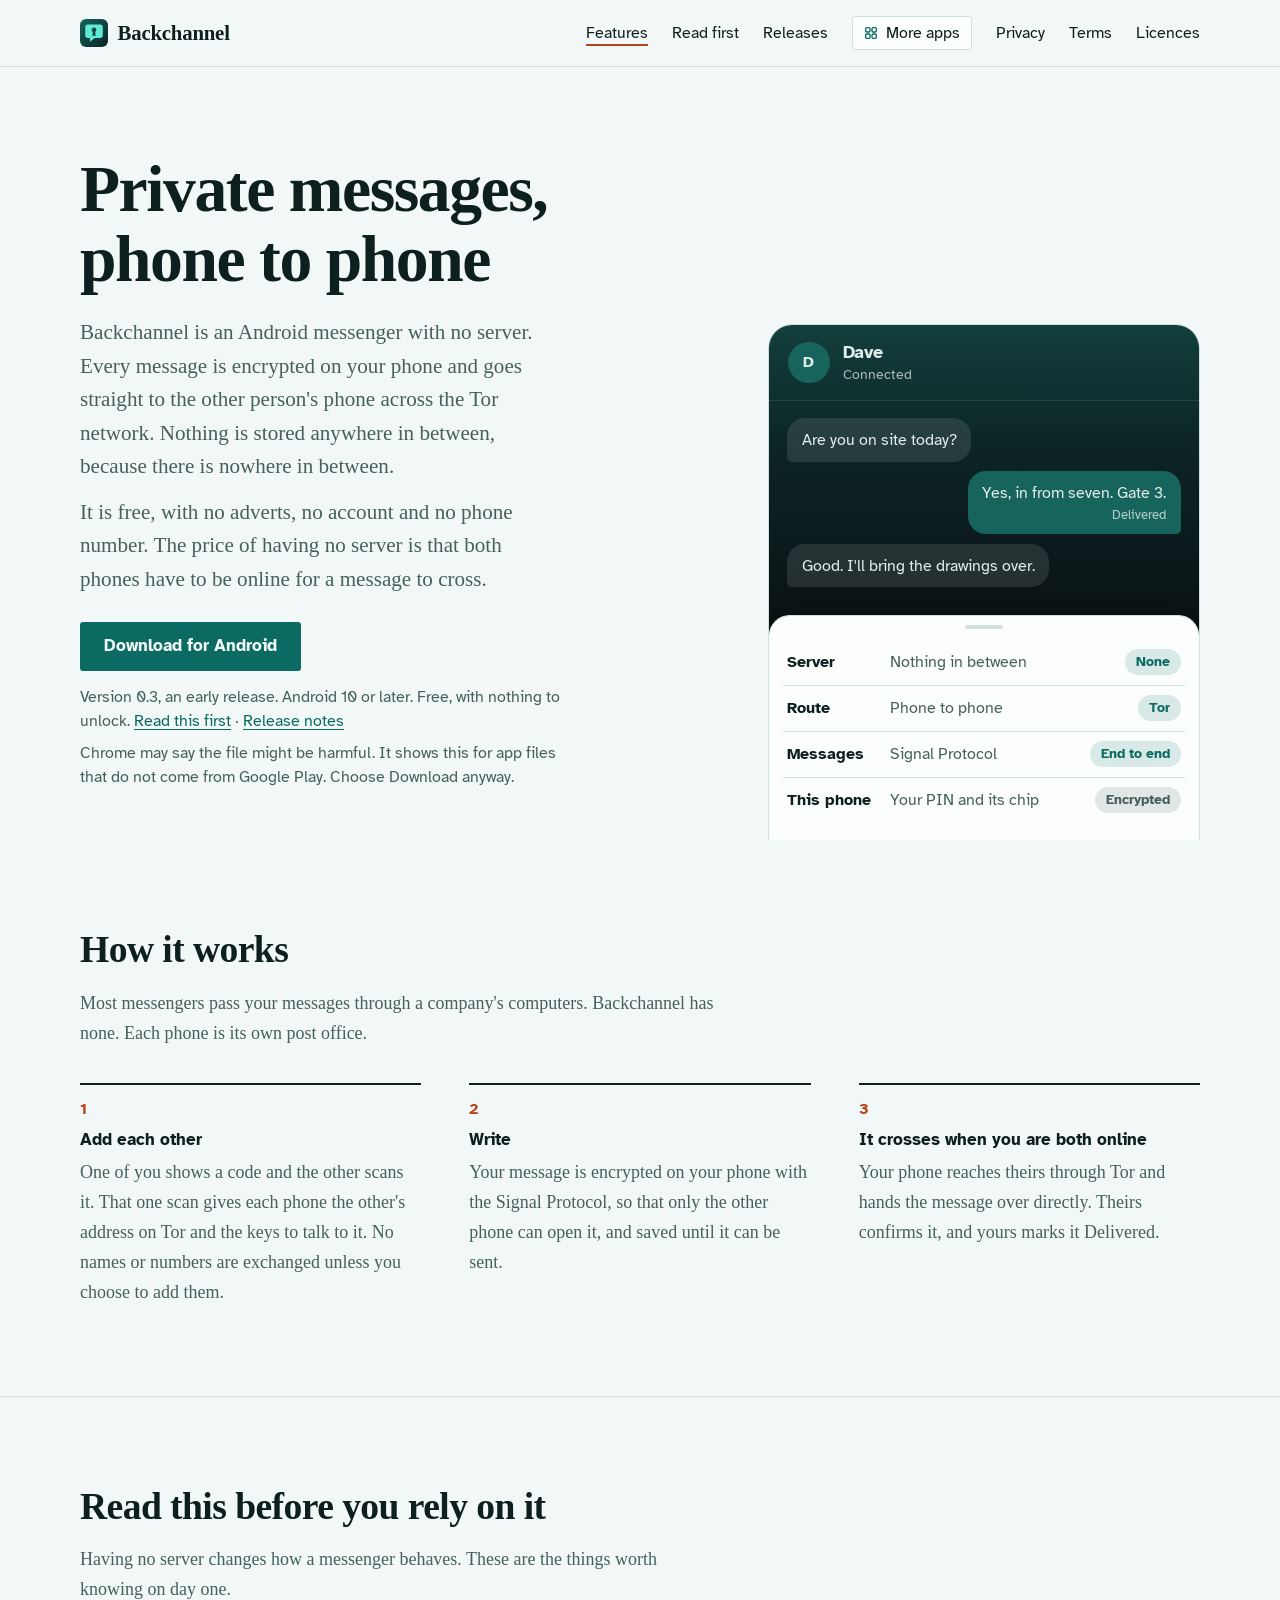
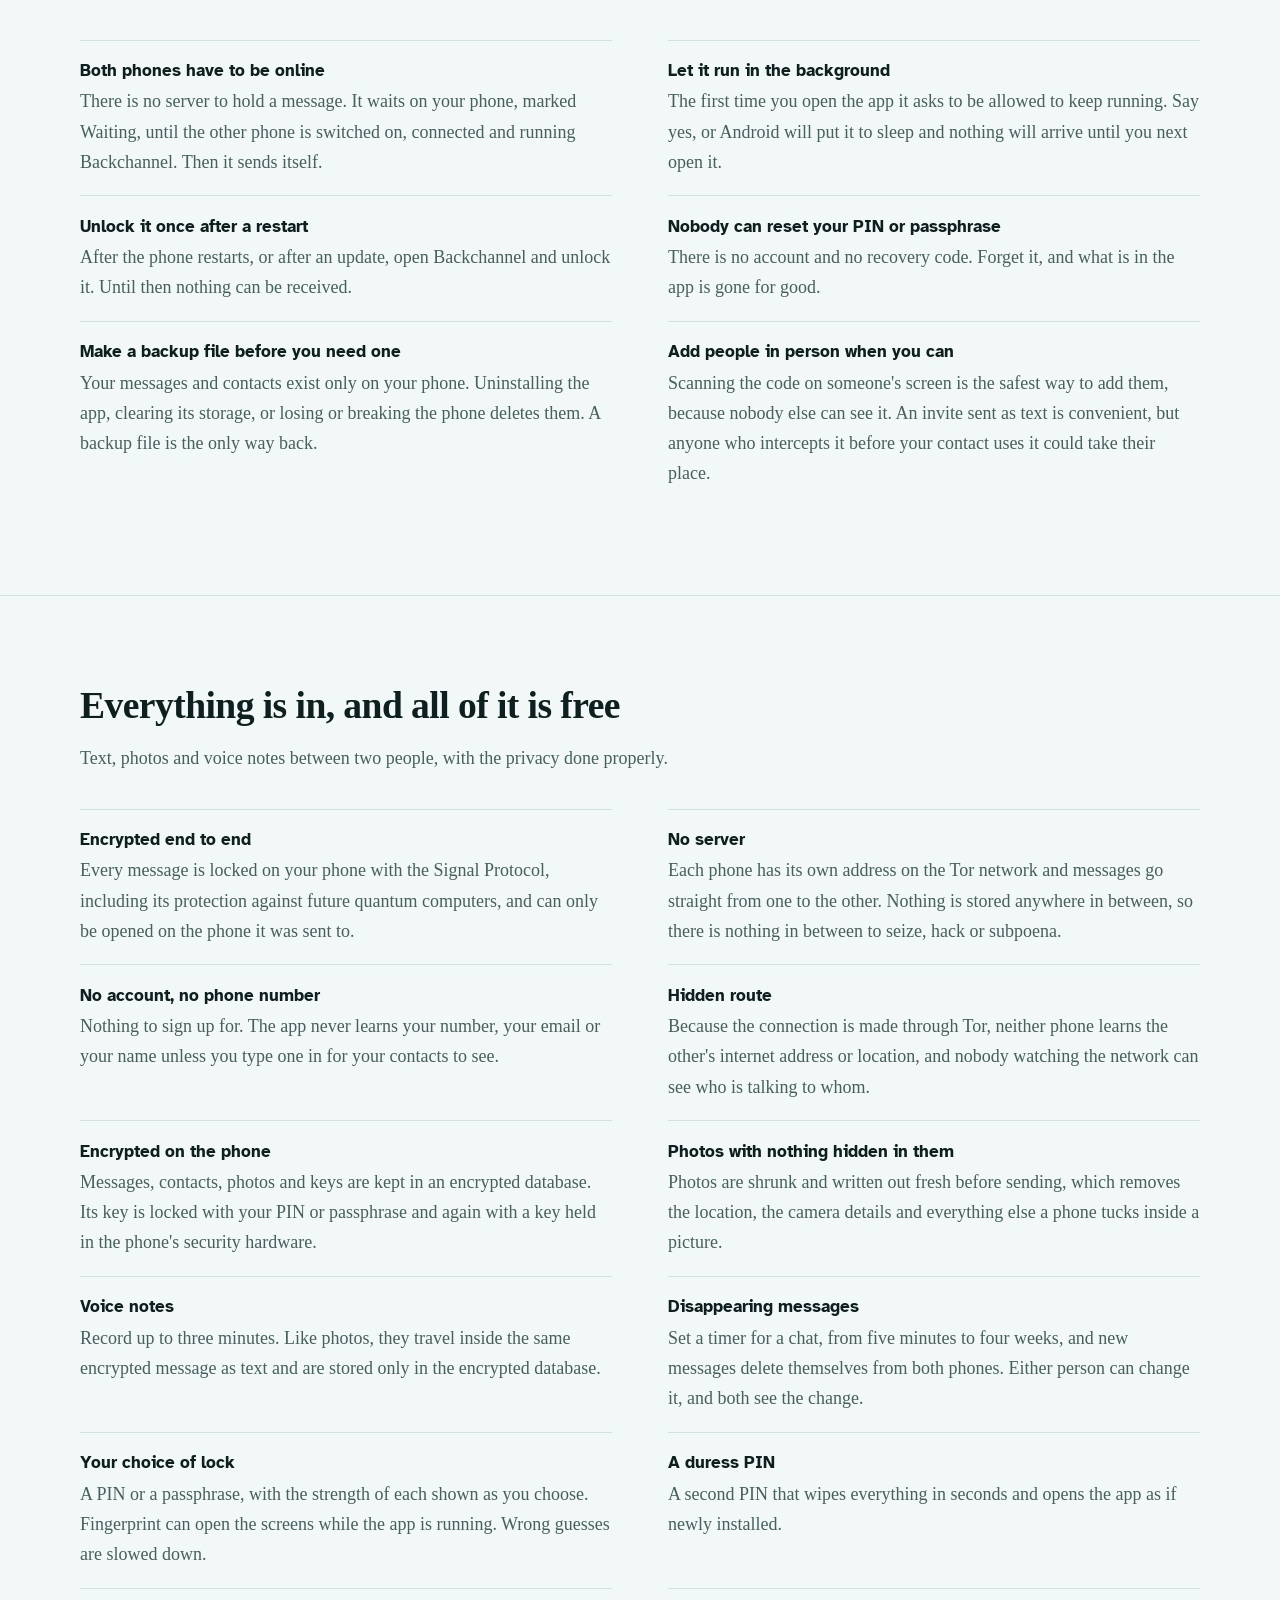
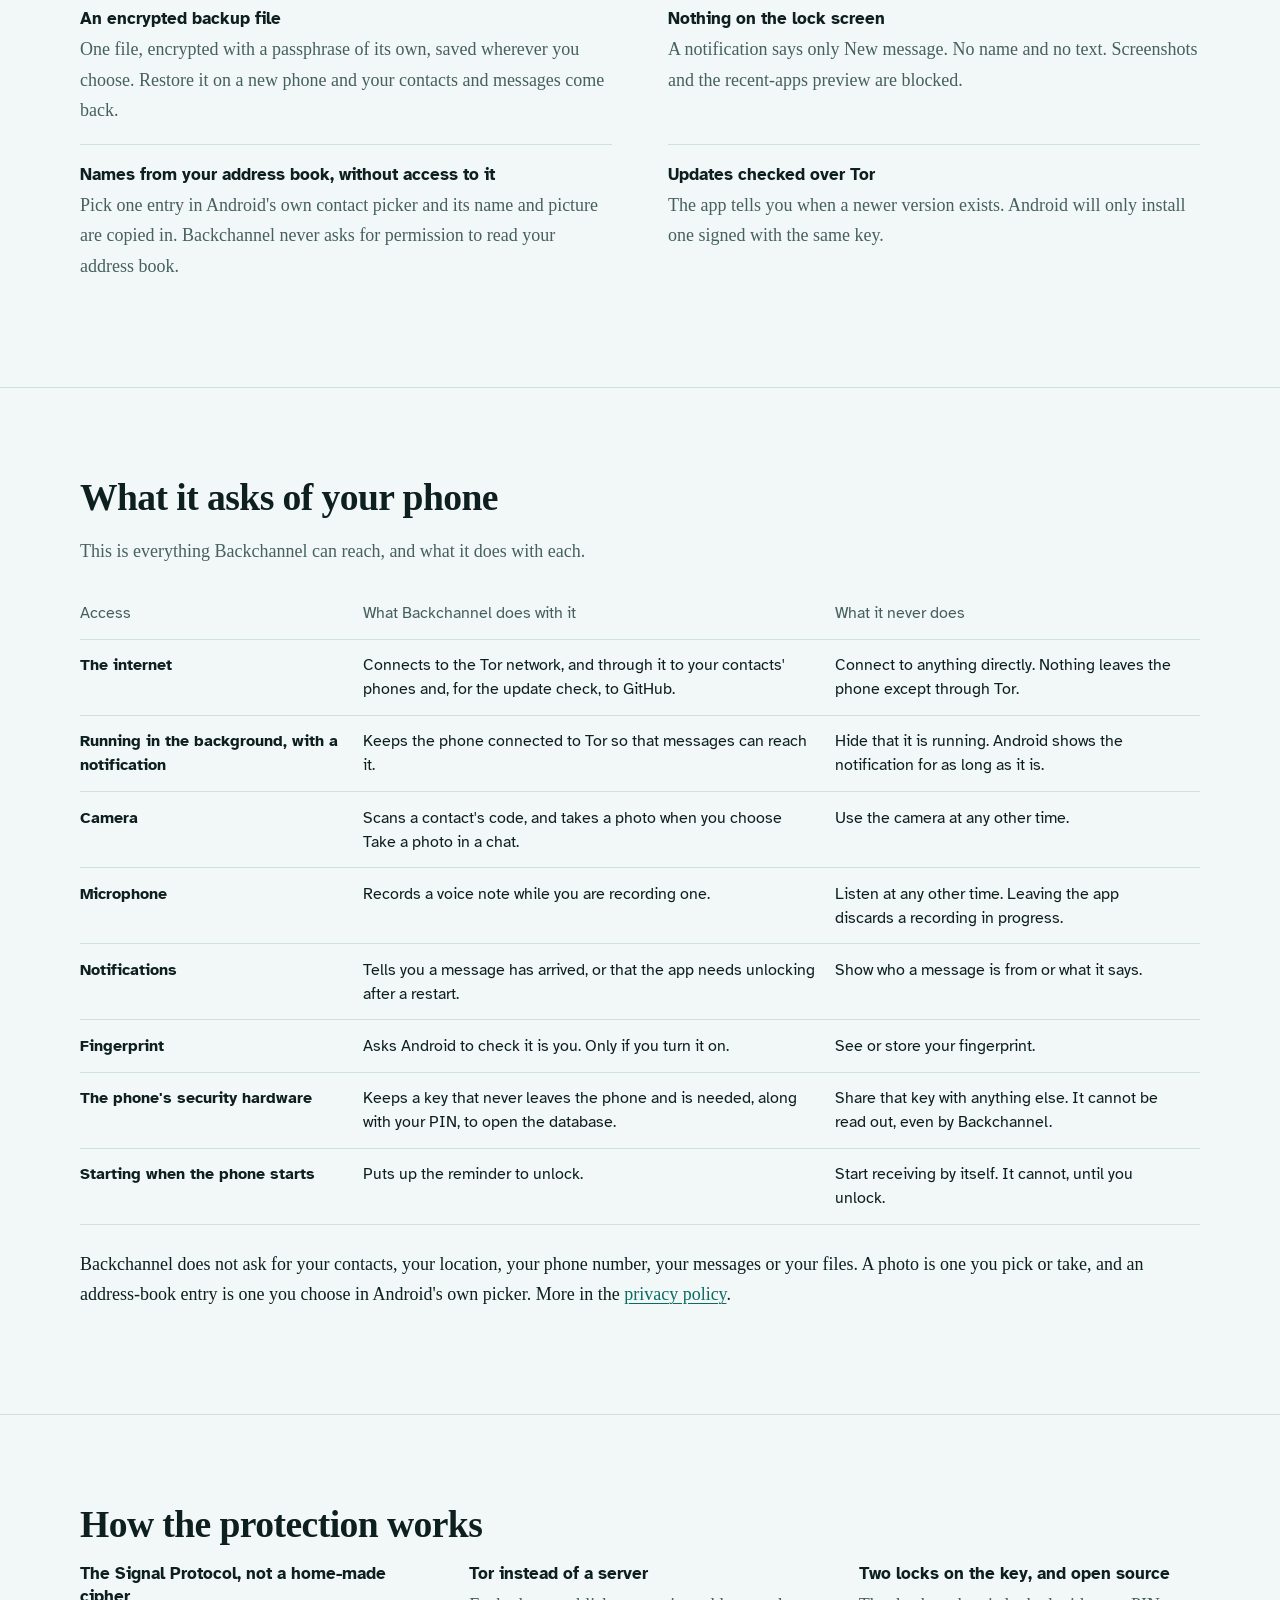
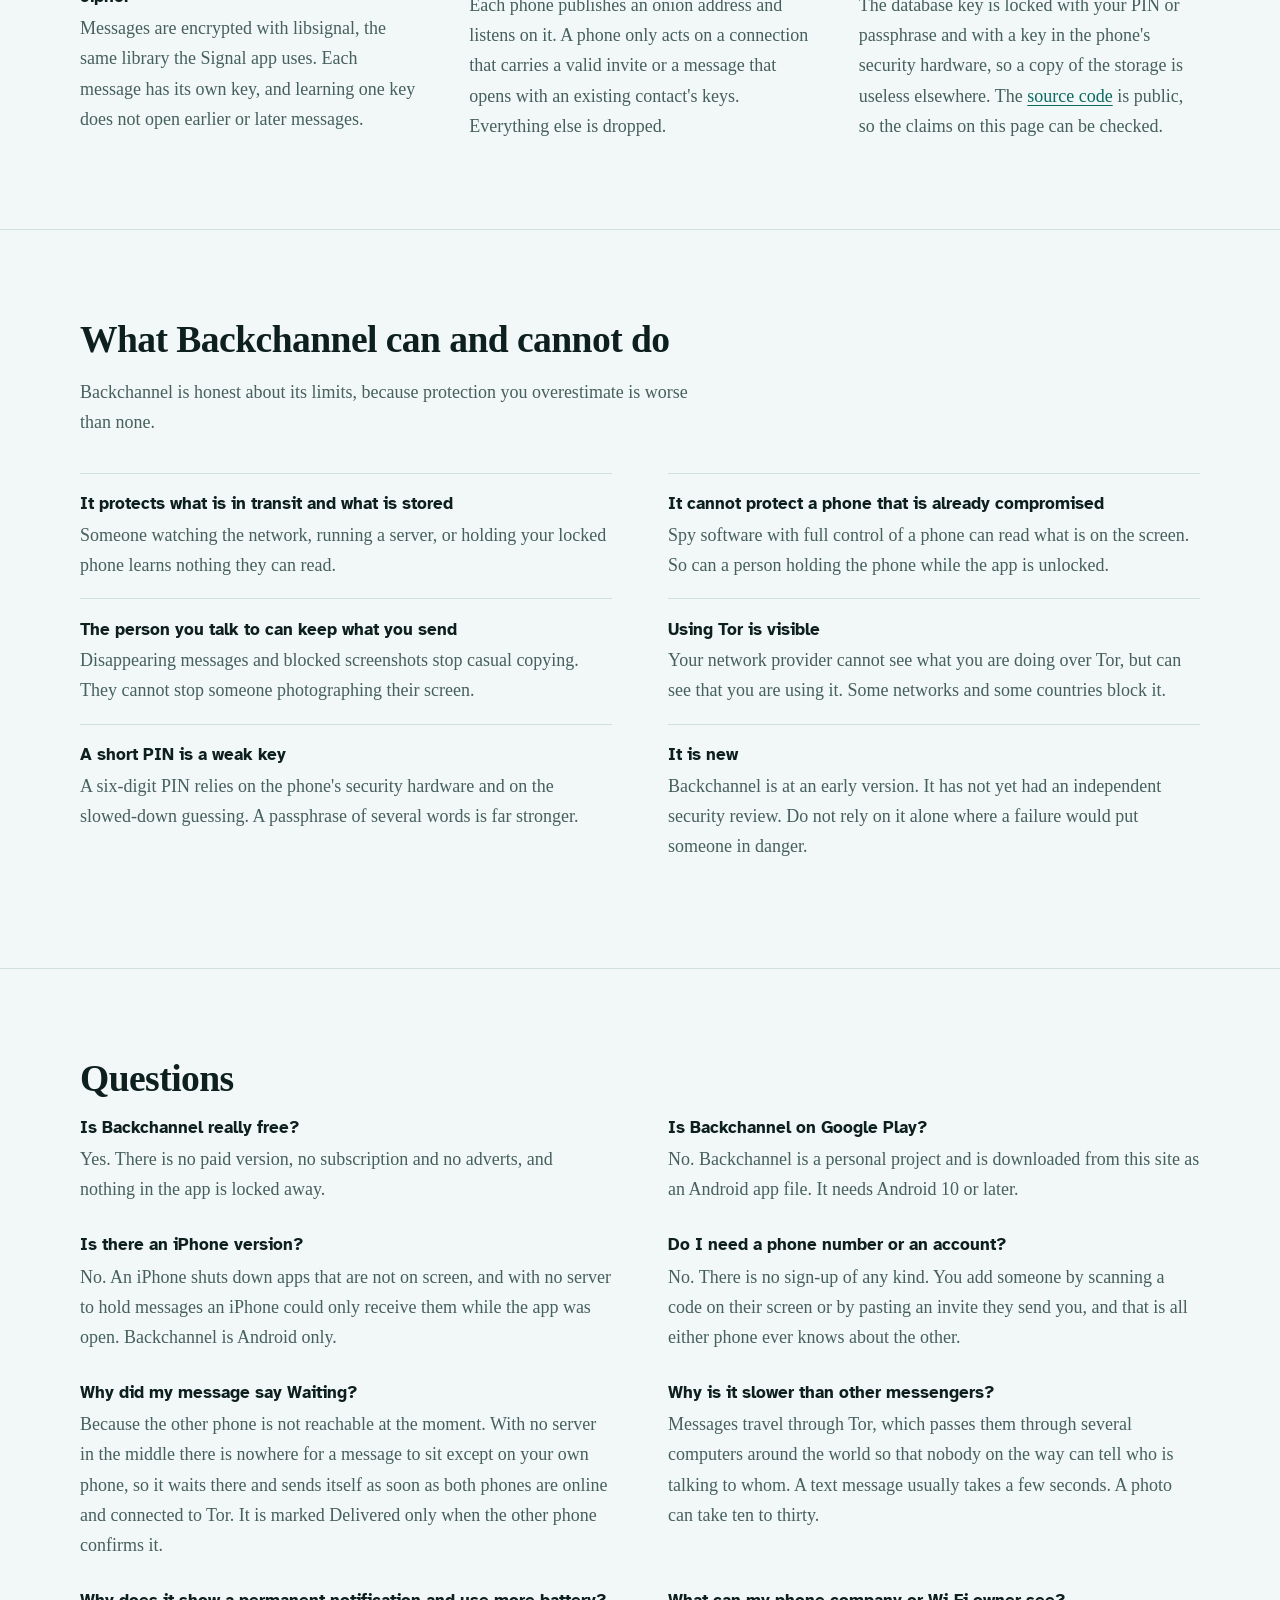
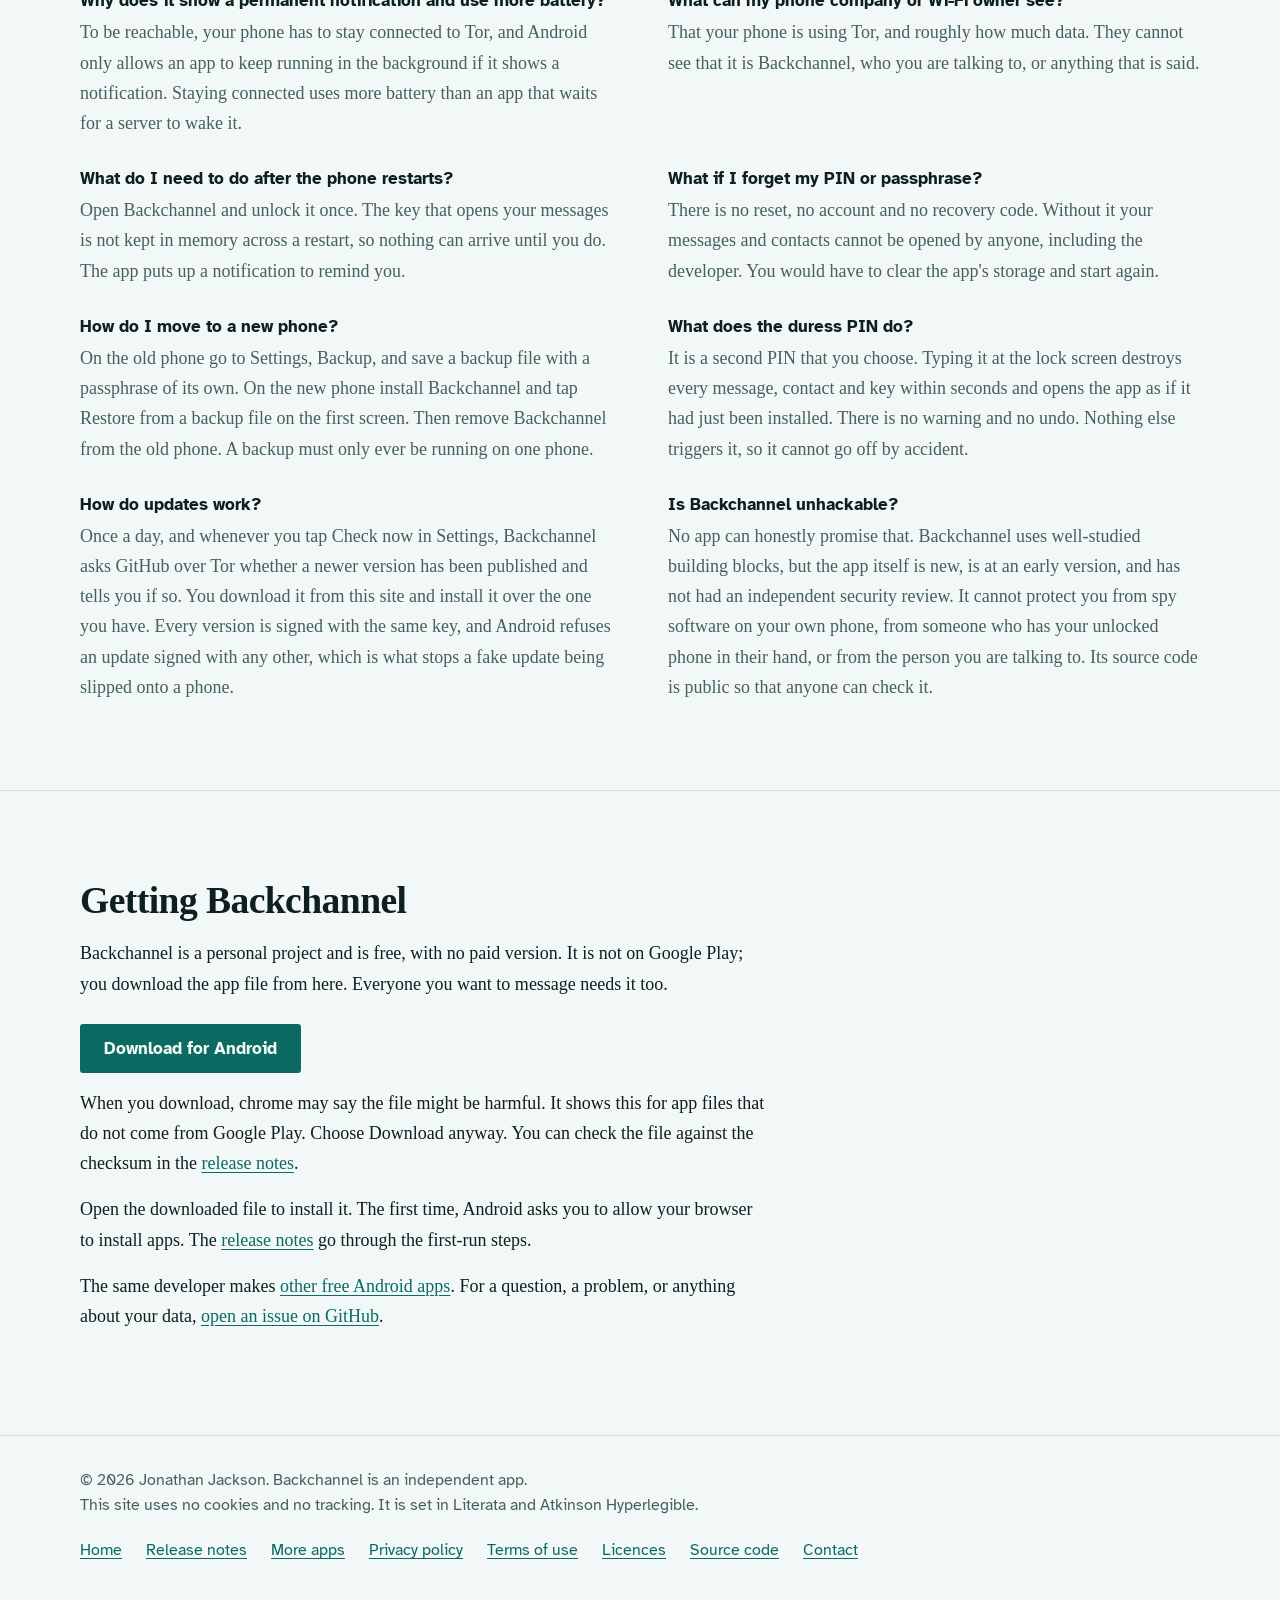
==== commit 91bf1963: "Remove the line about phones from the release notes and page" ====
--- a/index.html
+++ b/index.html
@@ -146,7 +146,7 @@
 <div><dt>The person you talk to can keep what you send</dt><dd>Disappearing messages and blocked screenshots stop casual copying. They cannot stop someone photographing their screen.</dd></div>
 <div><dt>Using Tor is visible</dt><dd>Your network provider cannot see what you are doing over Tor, but can see that you are using it. Some networks and some countries block it.</dd></div>
 <div><dt>A short PIN is a weak key</dt><dd>A six-digit PIN relies on the phone's security hardware and on the slowed-down guessing. A passphrase of several words is far stronger.</dd></div>
-<div><dt>It is new</dt><dd>Backchannel is at an early version. It has not yet had wide use on real phones or an independent security review. Do not rely on it alone where a failure would put someone in danger.</dd></div>
+<div><dt>It is new</dt><dd>Backchannel is at an early version. It has not yet had an independent security review. Do not rely on it alone where a failure would put someone in danger.</dd></div>
 </dl>
 </div>
 </section>
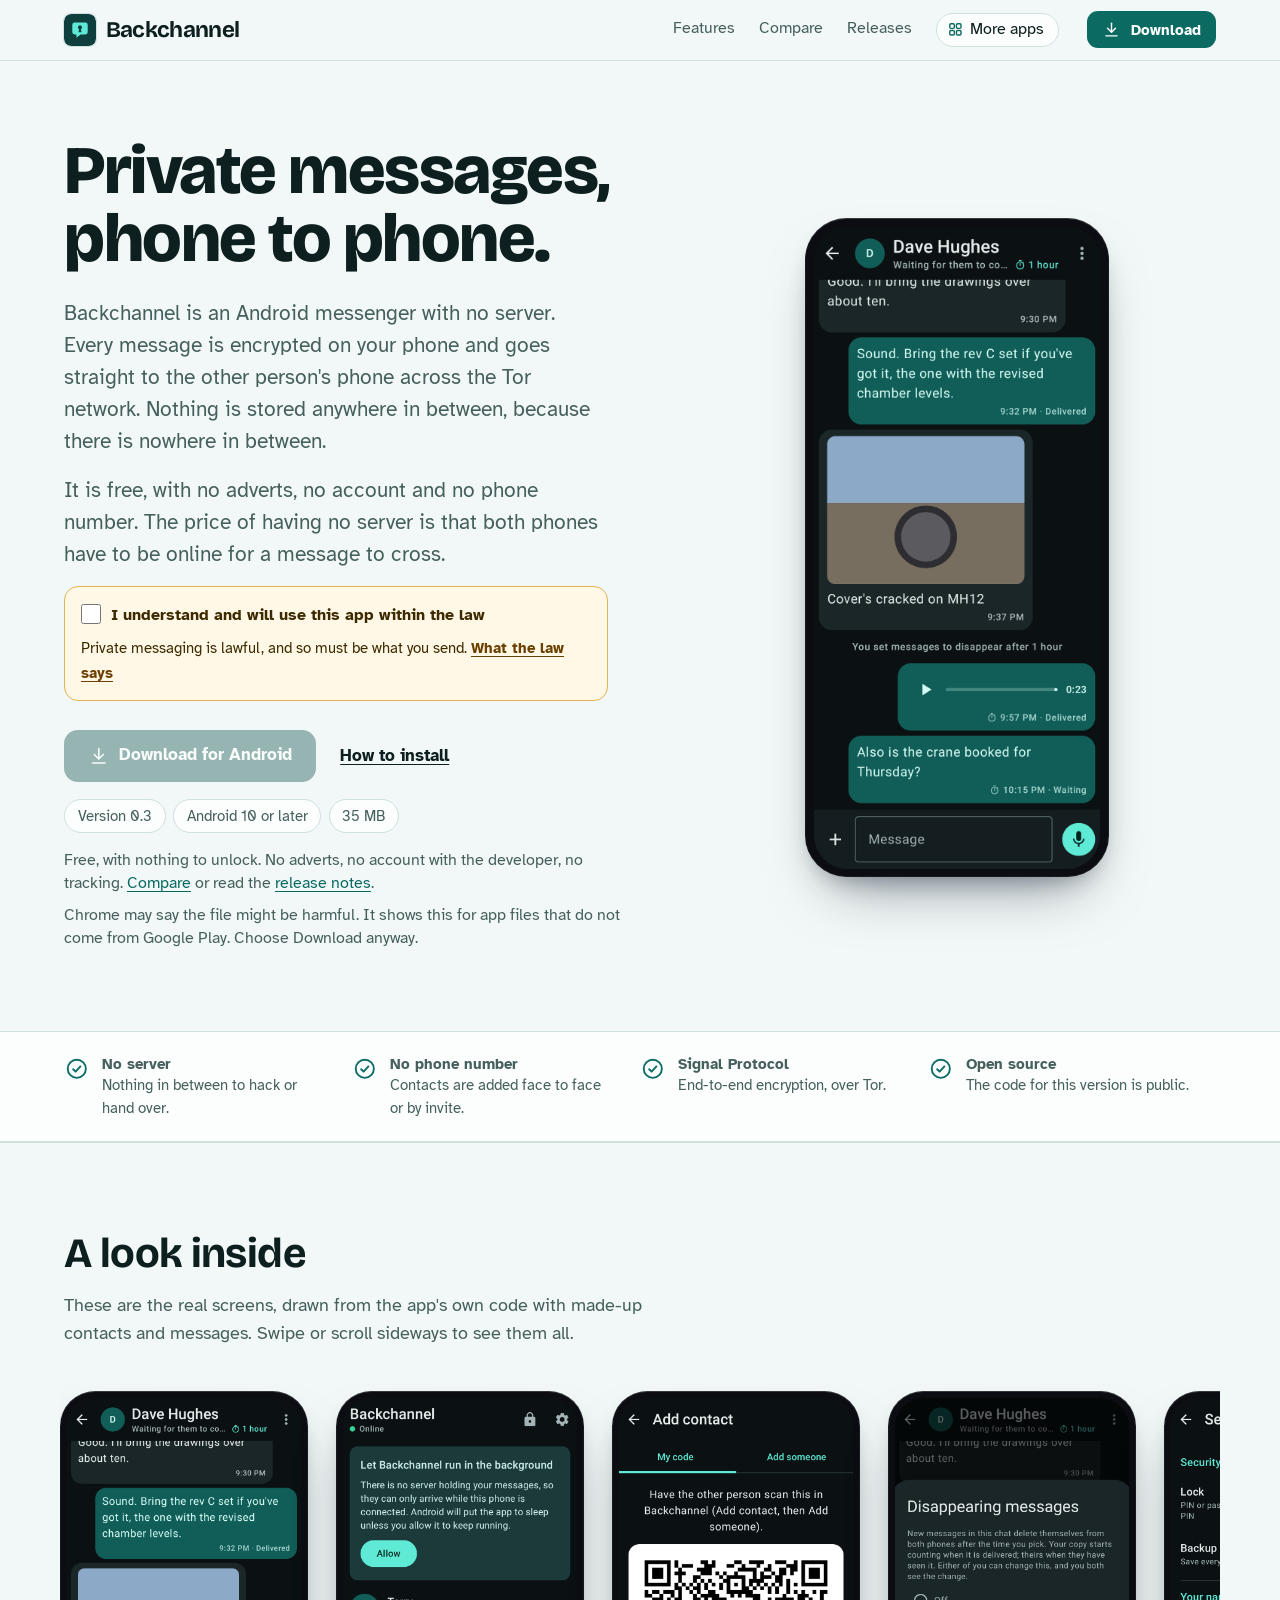
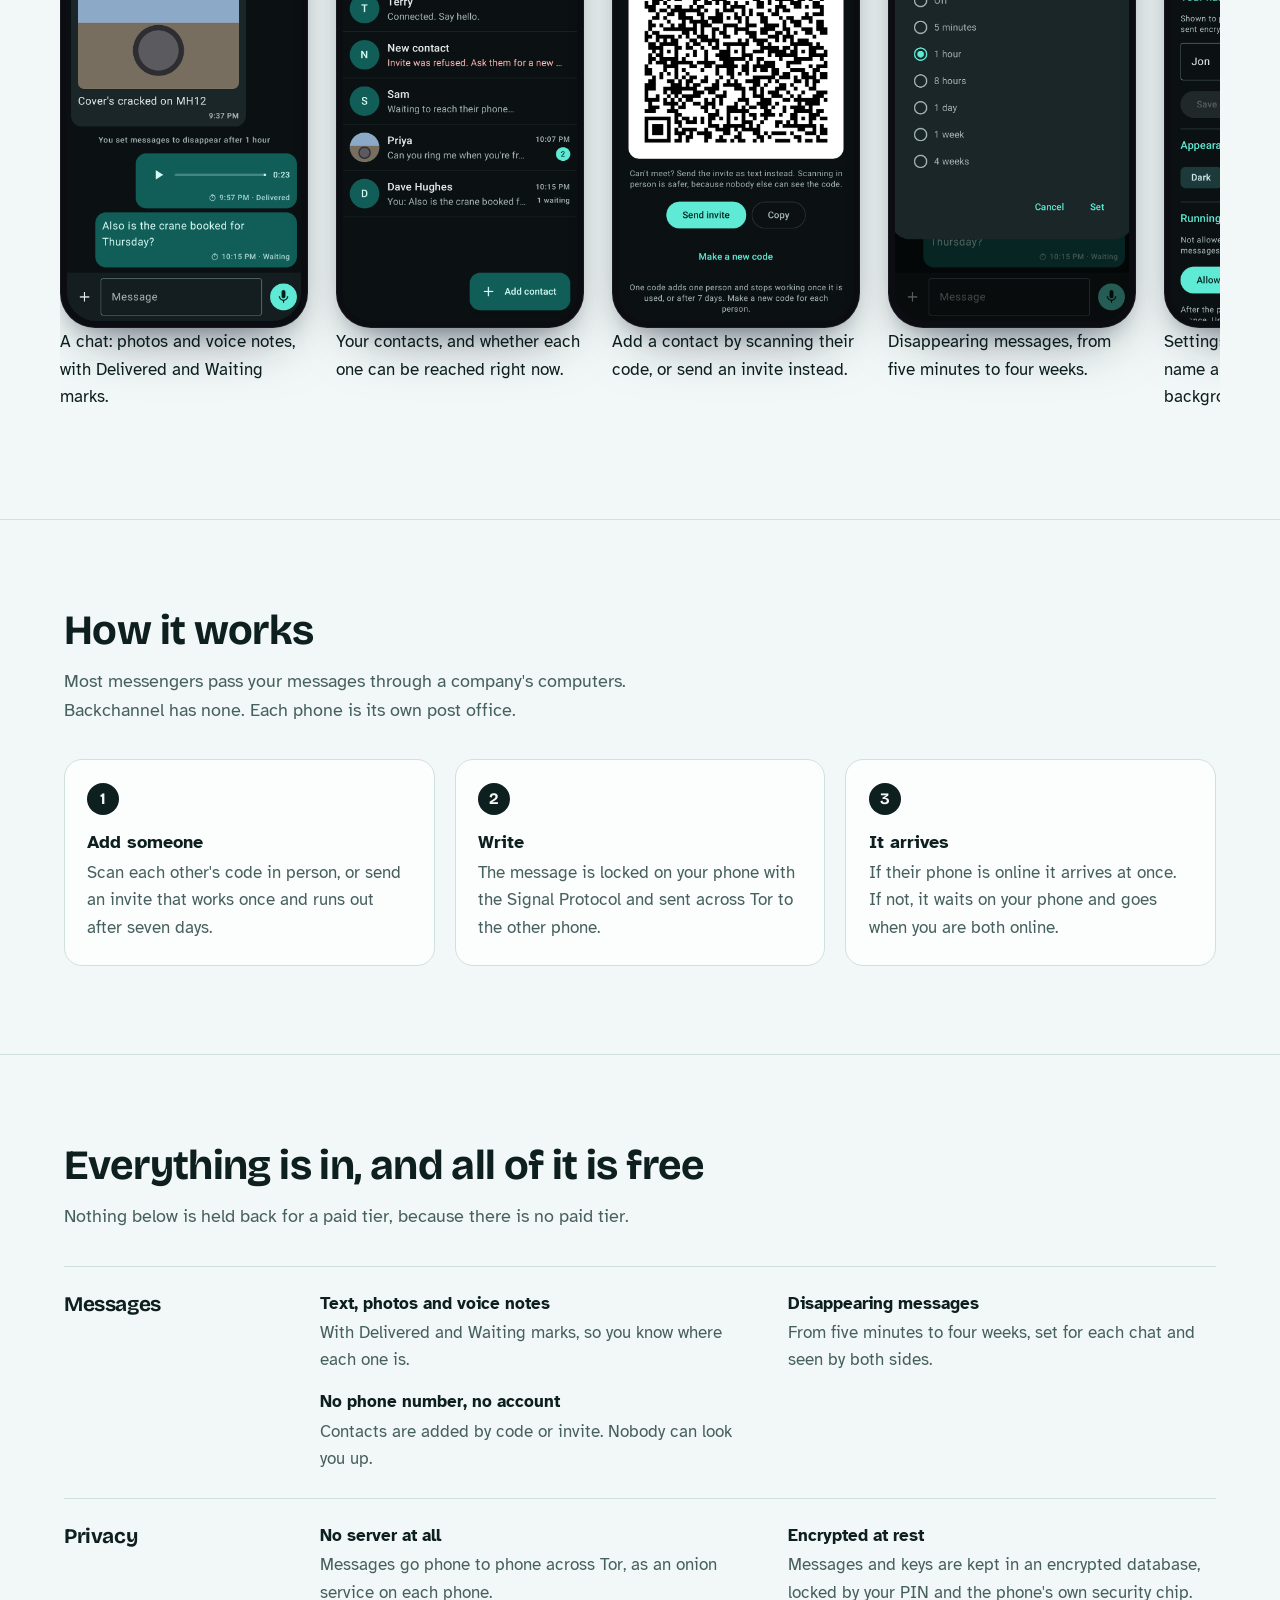
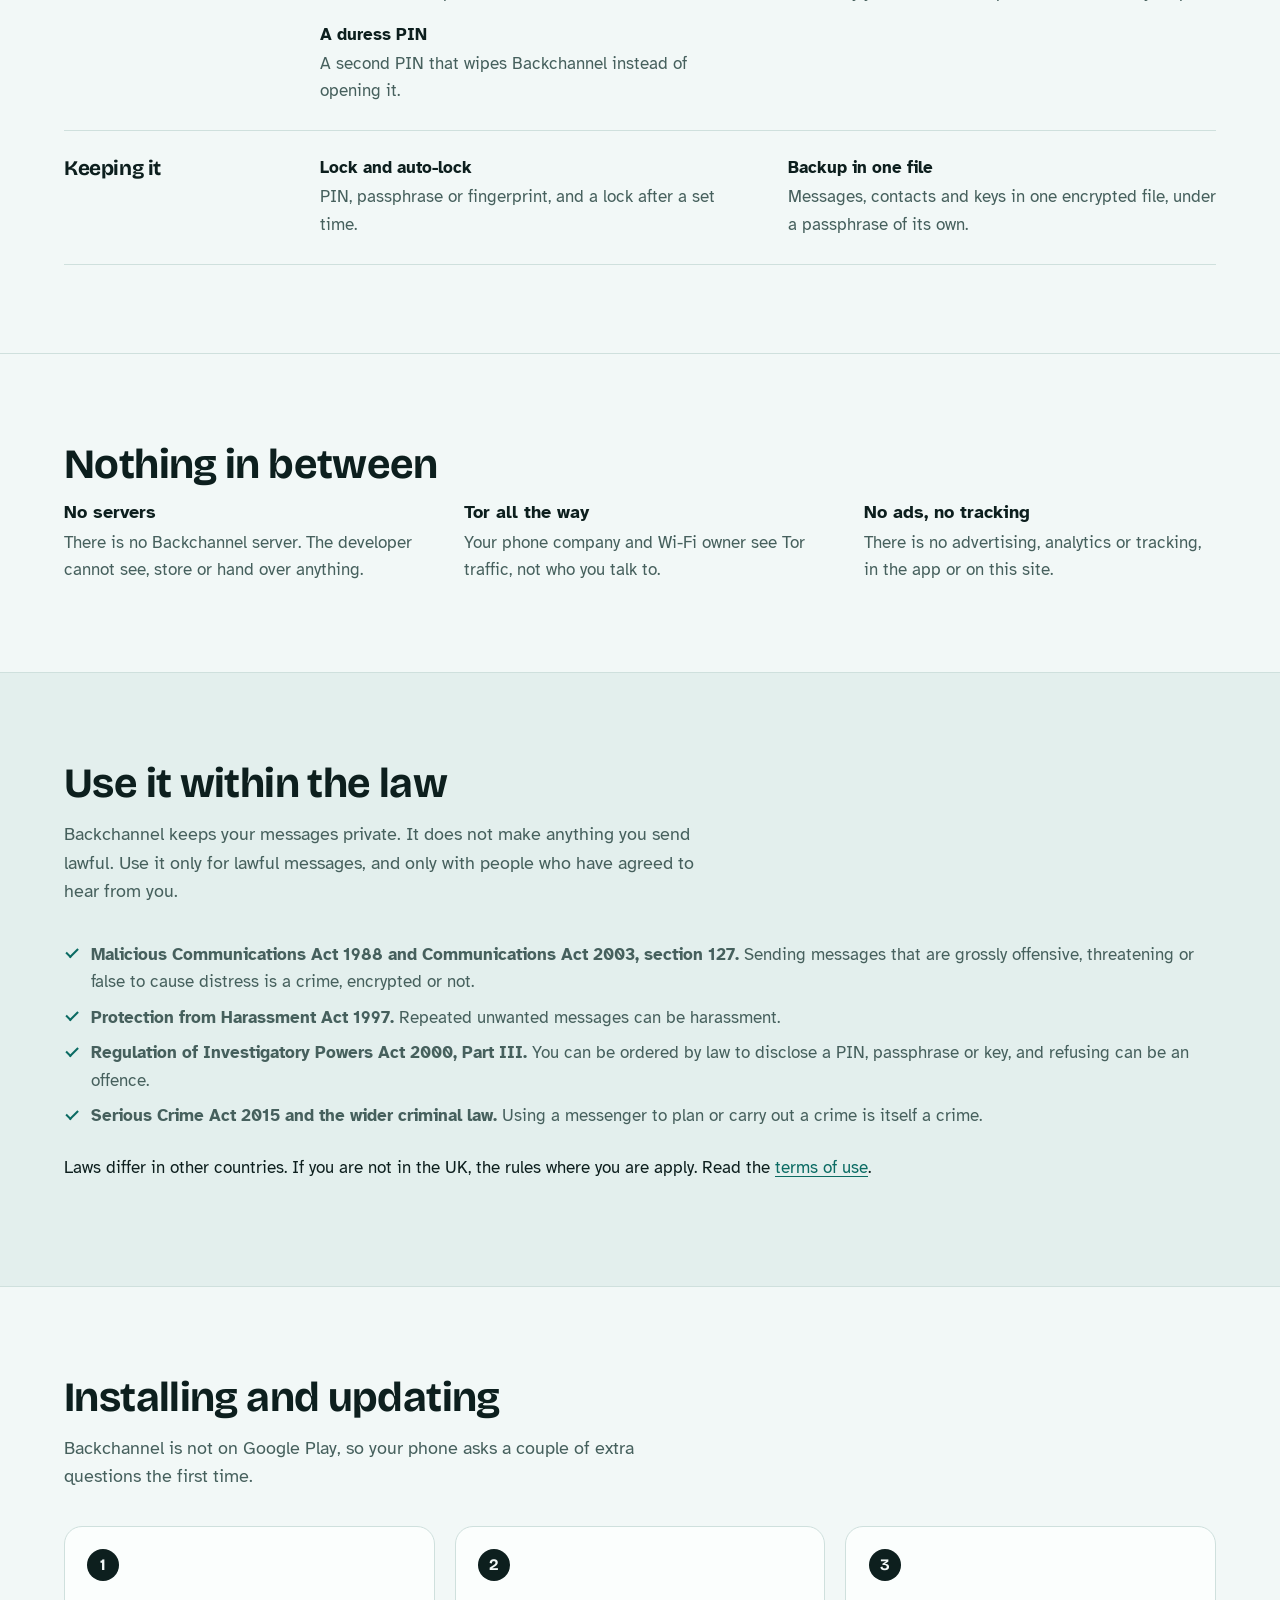
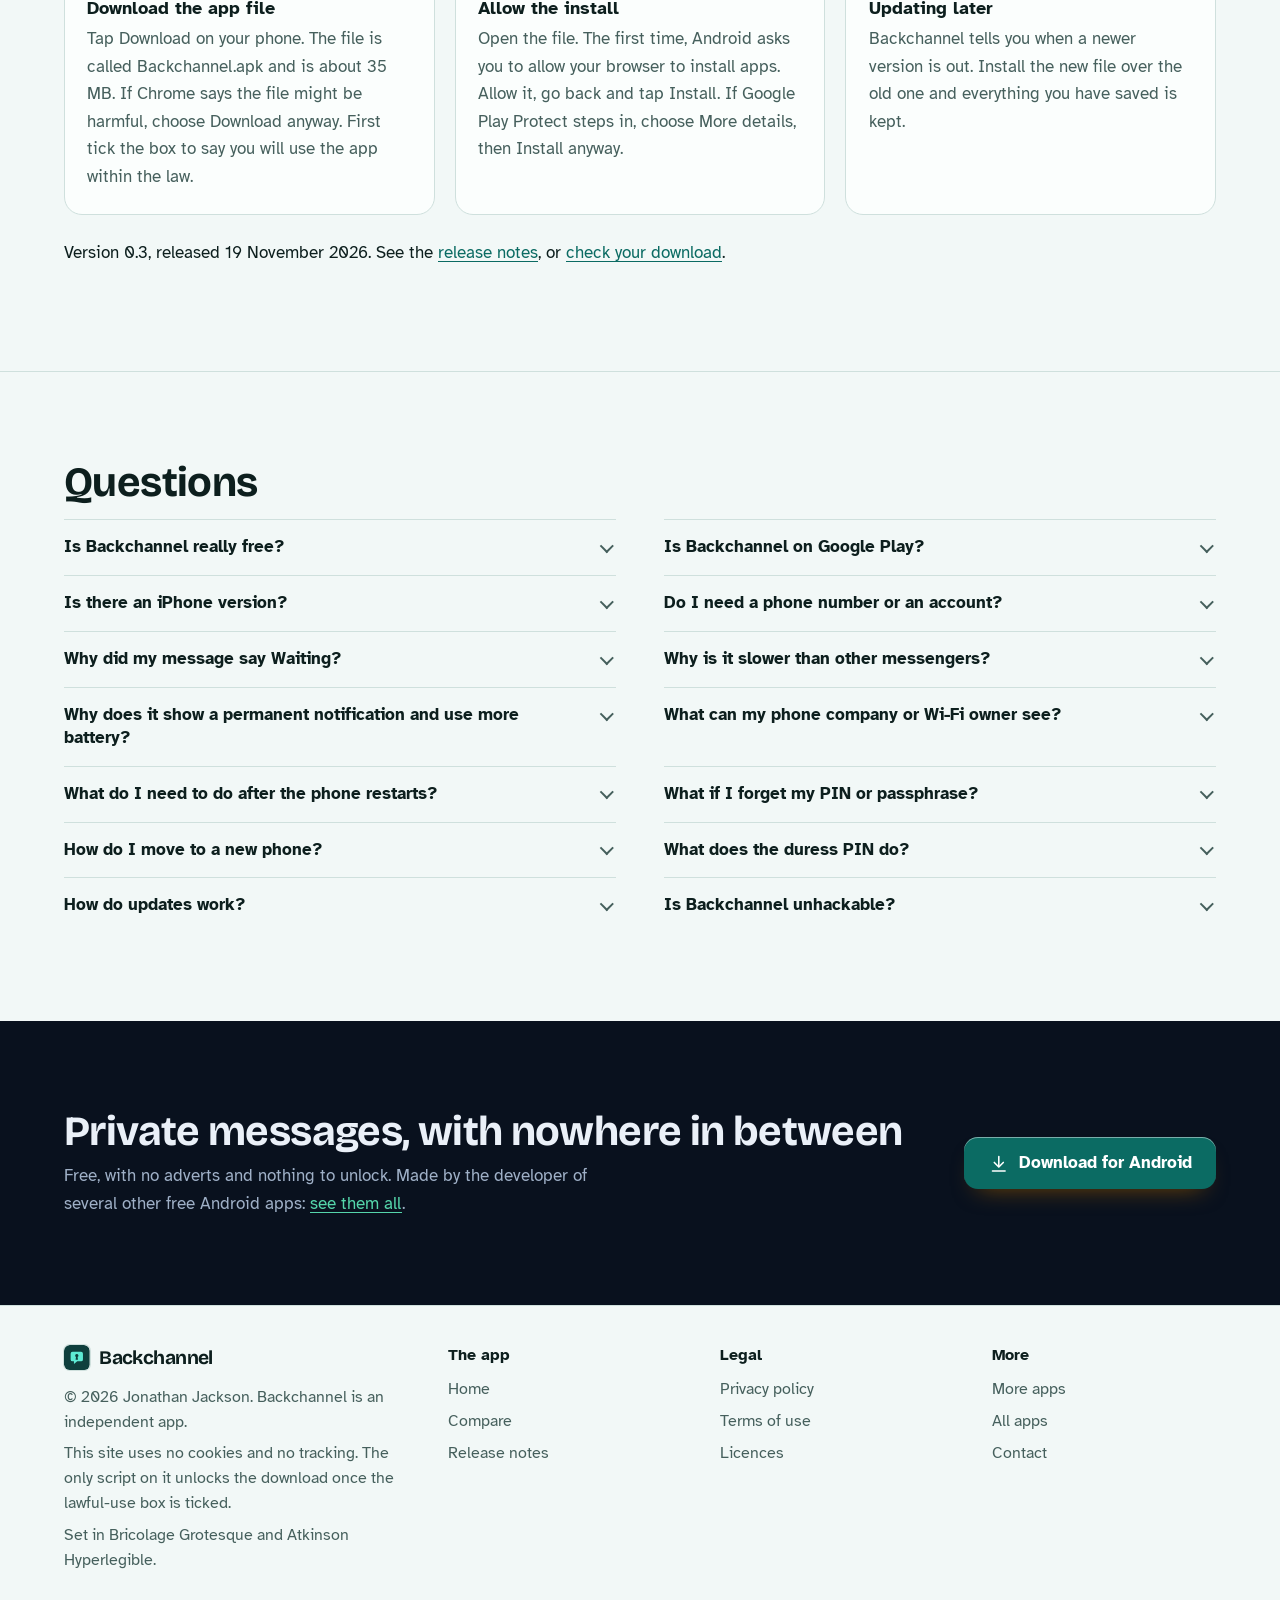
==== commit bacfdc90: "Backchannel site on the house layout, with real screens, the lawful-use box and a compare page sourc" ====
--- a/index.html
+++ b/index.html
@@ -4,7 +4,7 @@
 <meta charset="utf-8">
 <meta name="viewport" content="width=device-width, initial-scale=1">
 <title>Backchannel: private messages, phone to phone, with no server</title>
-<meta name="description" content="Backchannel is a free Android messenger with no server. Messages are encrypted with the Signal Protocol and go straight from one phone to the other over Tor. No account, no phone number, no adverts.">
+<meta name="description" content="Backchannel is a free Android messenger with no server: every message is encrypted on your phone with the Signal Protocol and goes straight to the other phone across Tor. No account, no phone number, no adverts. Open source.">
 <meta name="author" content="Jonathan Jackson">
 <link rel="canonical" href="https://customgpter.github.io/backchannel/">
 <meta name="theme-color" content="#f2f8f7" media="(prefers-color-scheme: light)">
@@ -12,179 +12,138 @@
 <meta property="og:type" content="website">
 <meta property="og:site_name" content="Backchannel">
 <meta property="og:title" content="Backchannel: private messages, phone to phone, with no server">
-<meta property="og:description" content="Backchannel is a free Android messenger with no server. Messages are encrypted with the Signal Protocol and go straight from one phone to the other over Tor. No account, no phone number, no adverts.">
+<meta property="og:description" content="Backchannel is a free Android messenger with no server: every message is encrypted on your phone with the Signal Protocol and goes straight to the other phone across Tor. No account, no phone number, no adverts. Open source.">
 <meta property="og:url" content="https://customgpter.github.io/backchannel/">
 <meta property="og:image" content="https://customgpter.github.io/backchannel/assets/og.png">
 <meta property="og:image:width" content="1200">
 <meta property="og:image:height" content="630">
-<meta property="og:image:alt" content="The Backchannel icon beside the words: private messages, phone to phone, with no server">
+<meta property="og:image:alt" content="A Backchannel chat between two phones, delivered over Tor">
 <meta property="og:locale" content="en_GB">
 <meta name="twitter:card" content="summary_large_image">
-<link rel="icon" href="assets/favicon.svg" type="image/svg+xml">
-<link rel="apple-touch-icon" href="assets/apple-touch-icon.png">
-<link rel="preload" href="assets/fonts/literata-latin-700-normal.woff2" as="font" type="font/woff2" crossorigin>
-<link rel="preload" href="assets/fonts/literata-latin-400-normal.woff2" as="font" type="font/woff2" crossorigin>
-<link rel="stylesheet" href="assets/site.css?v=1">
-<script type="application/ld+json">{"@context":"https://schema.org","@type":"SoftwareApplication","name":"Backchannel","url":"https://customgpter.github.io/backchannel/","description":"Backchannel is an Android messenger with no server. Messages are encrypted end to end with the Signal Protocol and travel directly between phones over Tor.","applicationCategory":"CommunicationApplication","applicationSubCategory":"Encrypted messenger","operatingSystem":"Android 10 or later","softwareVersion":"0.3","downloadUrl":"https://github.com/CustomGPTer/backchannel/releases/latest/download/Backchannel.apk","releaseNotes":"https://customgpter.github.io/backchannel/releases.html","offers":{"@type":"Offer","price":"0","priceCurrency":"GBP"},"inLanguage":"en-GB","image":"https://customgpter.github.io/backchannel/assets/og.png","featureList":["Encrypted end to end","No server","No account, no phone number","Hidden route","Encrypted on the phone","Photos with nothing hidden in them","Voice notes","Disappearing messages","Your choice of lock","A duress PIN","An encrypted backup file","Nothing on the lock screen","Names from your address book, without access to it","Updates checked over Tor"],"author":{"@type":"Person","name":"Jonathan Jackson"}}</script>
-<script type="application/ld+json">{"@context":"https://schema.org","@type":"WebSite","name":"Backchannel","url":"https://customgpter.github.io/backchannel/","inLanguage":"en-GB"}</script>
-<script type="application/ld+json">{"@context":"https://schema.org","@type":"FAQPage","mainEntity":[{"@type":"Question","name":"Is Backchannel really free?","acceptedAnswer":{"@type":"Answer","text":"Yes. There is no paid version, no subscription and no adverts, and nothing in the app is locked away."}},{"@type":"Question","name":"Is Backchannel on Google Play?","acceptedAnswer":{"@type":"Answer","text":"No. Backchannel is a personal project and is downloaded from this site as an Android app file. It needs Android 10 or later."}},{"@type":"Question","name":"Is there an iPhone version?","acceptedAnswer":{"@type":"Answer","text":"No. An iPhone shuts down apps that are not on screen, and with no server to hold messages an iPhone could only receive them while the app was open. Backchannel is Android only."}},{"@type":"Question","name":"Do I need a phone number or an account?","acceptedAnswer":{"@type":"Answer","text":"No. There is no sign-up of any kind. You add someone by scanning a code on their screen or by pasting an invite they send you, and that is all either phone ever knows about the other."}},{"@type":"Question","name":"Why did my message say Waiting?","acceptedAnswer":{"@type":"Answer","text":"Because the other phone is not reachable at the moment. With no server in the middle there is nowhere for a message to sit except on your own phone, so it waits there and sends itself as soon as both phones are online and connected to Tor. It is marked Delivered only when the other phone confirms it."}},{"@type":"Question","name":"Why is it slower than other messengers?","acceptedAnswer":{"@type":"Answer","text":"Messages travel through Tor, which passes them through several computers around the world so that nobody on the way can tell who is talking to whom. A text message usually takes a few seconds. A photo can take ten to thirty."}},{"@type":"Question","name":"Why does it show a permanent notification and use more battery?","acceptedAnswer":{"@type":"Answer","text":"To be reachable, your phone has to stay connected to Tor, and Android only allows an app to keep running in the background if it shows a notification. Staying connected uses more battery than an app that waits for a server to wake it."}},{"@type":"Question","name":"What can my phone company or Wi-Fi owner see?","acceptedAnswer":{"@type":"Answer","text":"That your phone is using Tor, and roughly how much data. They cannot see that it is Backchannel, who you are talking to, or anything that is said."}},{"@type":"Question","name":"What do I need to do after the phone restarts?","acceptedAnswer":{"@type":"Answer","text":"Open Backchannel and unlock it once. The key that opens your messages is not kept in memory across a restart, so nothing can arrive until you do. The app puts up a notification to remind you."}},{"@type":"Question","name":"What if I forget my PIN or passphrase?","acceptedAnswer":{"@type":"Answer","text":"There is no reset, no account and no recovery code. Without it your messages and contacts cannot be opened by anyone, including the developer. You would have to clear the app's storage and start again."}},{"@type":"Question","name":"How do I move to a new phone?","acceptedAnswer":{"@type":"Answer","text":"On the old phone go to Settings, Backup, and save a backup file with a passphrase of its own. On the new phone install Backchannel and tap Restore from a backup file on the first screen. Then remove Backchannel from the old phone. A backup must only ever be running on one phone."}},{"@type":"Question","name":"What does the duress PIN do?","acceptedAnswer":{"@type":"Answer","text":"It is a second PIN that you choose. Typing it at the lock screen destroys every message, contact and key within seconds and opens the app as if it had just been installed. There is no warning and no undo. Nothing else triggers it, so it cannot go off by accident."}},{"@type":"Question","name":"How do updates work?","acceptedAnswer":{"@type":"Answer","text":"Once a day, and whenever you tap Check now in Settings, Backchannel asks GitHub over Tor whether a newer version has been published and tells you if so. You download it from this site and install it over the one you have. Every version is signed with the same key, and Android refuses an update signed with any other, which is what stops a fake update being slipped onto a phone."}},{"@type":"Question","name":"Is Backchannel unhackable?","acceptedAnswer":{"@type":"Answer","text":"No app can honestly promise that. Backchannel uses well-studied building blocks, but the app itself is new, is at an early version, and has not had an independent security review. It cannot protect you from spy software on your own phone, from someone who has your unlocked phone in their hand, or from the person you are talking to. Its source code is public so that anyone can check it."}}]}</script>
+<link rel="icon" href="./assets/favicon.svg" type="image/svg+xml">
+<link rel="apple-touch-icon" href="./assets/apple-touch-icon.png">
+<link rel="preload" href="./assets/fonts/bricolage-grotesque-latin.woff2" as="font" type="font/woff2" crossorigin>
+<link rel="preload" href="./assets/fonts/atkinson-hyperlegible-latin-400-normal.woff2" as="font" type="font/woff2" crossorigin>
+<link rel="stylesheet" href="./assets/site.css?v=1">
+<link rel="stylesheet" href="./assets/house.css?v=1">
+<link rel="stylesheet" href="./assets/apps-list.css?v=1">
+<script src="./assets/apps-list.js?v=1" defer></script>
+<script type="application/ld+json">{"@context":"https://schema.org","@type":"SoftwareApplication","name":"Backchannel","url":"https://customgpter.github.io/backchannel/","description":"Backchannel is a free Android messenger with no server: every message is encrypted on your phone with the Signal Protocol and goes straight to the other phone across Tor. No account, no phone number, no adverts. Open source.","applicationCategory":"CommunicationApplication","operatingSystem":"Android 10 or later","softwareVersion":"0.3","downloadUrl":"https://github.com/CustomGPTer/backchannel/releases/latest/download/Backchannel.apk","releaseNotes":"https://customgpter.github.io/backchannel/releases.html","offers":{"@type":"Offer","price":"0","priceCurrency":"GBP"},"inLanguage":"en-GB","image":"https://customgpter.github.io/backchannel/assets/og.png","featureList":["Text, photos and voice notes","Disappearing messages","No phone number, no account","No server at all","Encrypted at rest","A duress PIN","Lock and auto-lock","Backup in one file"],"author":{"@type":"Person","name":"Jonathan Jackson"}}</script>
+<script type="application/ld+json">{"@context":"https://schema.org","@type":"FAQPage","mainEntity":[{"@type":"Question","name":"Is Backchannel really free?","acceptedAnswer":{"@type":"Answer","text":"Yes. There is no paid version, no subscription and no adverts, and nothing in the app is locked away."}},{"@type":"Question","name":"Is Backchannel on Google Play?","acceptedAnswer":{"@type":"Answer","text":"No. Backchannel is a personal project and is downloaded from this site as an Android app file. It needs Android 10 or later."}},{"@type":"Question","name":"Is there an iPhone version?","acceptedAnswer":{"@type":"Answer","text":"No. An iPhone shuts down apps that are not on screen, and with no server to hold messages an iPhone could only receive them while the app was open. Backchannel is Android only."}},{"@type":"Question","name":"Do I need a phone number or an account?","acceptedAnswer":{"@type":"Answer","text":"No. There is no sign-up of any kind. You add someone by scanning a code on their screen or by pasting an invite they send you, and that is all either phone ever knows about the other."}},{"@type":"Question","name":"Why did my message say Waiting?","acceptedAnswer":{"@type":"Answer","text":"Because the other phone is not reachable at the moment. With no server in the middle there is nowhere for a message to sit except on your own phone, so it waits there and sends itself as soon as both phones are online and connected to Tor. It is marked Delivered only when the other phone confirms it."}},{"@type":"Question","name":"Why is it slower than other messengers?","acceptedAnswer":{"@type":"Answer","text":"Messages travel through Tor, which passes them through several computers around the world so that nobody on the way can tell who is talking to whom. A text message usually takes a few seconds. A photo can take ten to thirty."}},{"@type":"Question","name":"Why does it show a permanent notification and use more battery?","acceptedAnswer":{"@type":"Answer","text":"To be reachable, your phone has to stay connected to Tor, and Android only allows an app to keep running in the background if it shows a notification. Staying connected uses more battery than an app that waits for a server to wake it."}},{"@type":"Question","name":"What can my phone company or Wi-Fi owner see?","acceptedAnswer":{"@type":"Answer","text":"That your phone is using Tor, and roughly how much data. They cannot see that it is Backchannel, who you are talking to, or anything that is said."}},{"@type":"Question","name":"What do I need to do after the phone restarts?","acceptedAnswer":{"@type":"Answer","text":"Open Backchannel and unlock it once. The key that opens your messages is not kept in memory across a restart, so nothing can arrive until you do. The app puts up a notification to remind you."}},{"@type":"Question","name":"What if I forget my PIN or passphrase?","acceptedAnswer":{"@type":"Answer","text":"There is no reset, no account and no recovery code. Without it your messages and contacts cannot be opened by anyone, including the developer. You would have to clear the app&#x27;s storage and start again."}},{"@type":"Question","name":"How do I move to a new phone?","acceptedAnswer":{"@type":"Answer","text":"On the old phone go to Settings, Backup, and save a backup file with a passphrase of its own. On the new phone install Backchannel and tap Restore from a backup file on the first screen. Then remove Backchannel from the old phone. A backup must only ever be running on one phone."}},{"@type":"Question","name":"What does the duress PIN do?","acceptedAnswer":{"@type":"Answer","text":"It is a second PIN that you choose. Typing it at the lock screen destroys every message, contact and key within seconds and opens the app as if it had just been installed. There is no warning and no undo. Nothing else triggers it, so it cannot go off by accident."}},{"@type":"Question","name":"How do updates work?","acceptedAnswer":{"@type":"Answer","text":"Once a day, and whenever you tap Check now in Settings, Backchannel asks GitHub over Tor whether a newer version has been published and tells you if so. You download it from this site and install it over the one you have. Every version is signed with the same key, and Android refuses an update signed with any other, which is what stops a fake update being slipped onto a phone."}},{"@type":"Question","name":"Is Backchannel unhackable?","acceptedAnswer":{"@type":"Answer","text":"No app can honestly promise that. Backchannel uses well-studied building blocks, but the app itself is new, is at an early version, and has not had an independent security review. It cannot protect you from spy software on your own phone, from someone who has your unlocked phone in their hand, or from the person you are talking to. Its source code is public so that anyone can check it."}}]}</script>
 </head>
 <body>
 <a class="skip" href="#main">Skip to content</a>
 <header class="masthead">
 <div class="wrap">
-<a class="brand" href="./" aria-label="Backchannel home"><svg viewBox="0 0 108 108" aria-hidden="true"><defs><linearGradient id="brand-bc" x1="0" y1="0" x2="1" y2="1"><stop offset="0" stop-color="#17645d"/><stop offset="1" stop-color="#0a2426"/></linearGradient></defs><rect width="108" height="108" rx="24" fill="url(#brand-bc)"/><g transform="translate(54 54) scale(1.3) translate(-54 -57)"><path fill="#5eead4" fill-rule="evenodd" d="M36 32h36a8 8 0 0 1 8 8v24a8 8 0 0 1-8 8H56L42 83V72h-6a8 8 0 0 1-8-8V40a8 8 0 0 1 8-8zM54 41a7 7 0 0 0-3.400 13.100L49 65h10l-1.600-10.900A7 7 0 0 0 54 41z"/></g></svg><span>Backchannel</span></a>
-<nav aria-label="Main"><ul><li><a href="./#features" aria-current="page">Features</a></li><li><a href="./#first">Read first</a></li><li><a href="releases.html">Releases</a></li><li><a class="more-apps" href="more-apps.html"><svg viewBox="0 0 24 24" aria-hidden="true"><rect x="4" y="4" width="6.5" height="6.5" rx="1.6"/><rect x="13.5" y="4" width="6.5" height="6.5" rx="1.6"/><rect x="4" y="13.500" width="6.5" height="6.5" rx="1.6"/><rect x="13.5" y="13.500" width="6.5" height="6.5" rx="1.6"/></svg>More apps</a></li><li><a href="privacy.html">Privacy</a></li><li><a href="terms.html">Terms</a></li><li><a href="licences.html">Licences</a></li></ul></nav>
+<a class="brand" href="./" aria-label="Backchannel home"><svg viewBox="0 0 108 108" aria-hidden="true"><rect width="108" height="108" rx="24" fill="#0f3f3d"/><g transform="translate(0 -3)"><path fill="#5eead4" fill-rule="evenodd" d="M36 32h36a8 8 0 0 1 8 8v24a8 8 0 0 1-8 8H56L42 83V72h-6a8 8 0 0 1-8-8V40a8 8 0 0 1 8-8zM54 41a7 7 0 0 0-3.400 13.100L49 65h10l-1.600-10.900A7 7 0 0 0 54 41z"/></g></svg><span>Backchannel</span></a>
+<nav aria-label="Main"><ul><li><a href="./#features">Features</a></li><li><a href="./compare.html">Compare</a></li><li><a href="./releases.html">Releases</a></li><li><a class="more-apps" href="./more-apps.html"><svg class="ico" viewBox="0 0 24 24" aria-hidden="true"><rect x="4" y="4" width="6.5" height="6.5" rx="1.6"/><rect x="13.5" y="4" width="6.5" height="6.5" rx="1.6"/><rect x="4" y="13.5" width="6.5" height="6.5" rx="1.6"/><rect x="13.5" y="13.5" width="6.5" height="6.5" rx="1.6"/></svg>More apps</a></li></ul></nav>
+<a class="button small" href="./#download"><svg class="ico" viewBox="0 0 24 24" aria-hidden="true"><path d="M12 4v11"/><path d="M7 10.5l5 5 5-5"/><path d="M5 20h14"/></svg>Download</a>
 </div>
 </header>
 <main id="main">
 <div class="hero">
 <div class="wrap hero-grid">
 <div class="hero-copy">
-<h1>Private messages, phone to phone</h1>
-<p class="lede">Backchannel is an Android messenger with no server. Every message is encrypted on your phone and goes straight to the other person's phone across the Tor network. Nothing is stored anywhere in between, because there is nowhere in between.</p>
-<p class="lede">It is free, with no adverts, no account and no phone number. The price of having no server is that both phones have to be online for a message to cross.</p>
-<p class="get"><a class="button" href="https://github.com/CustomGPTer/backchannel/releases/latest/download/Backchannel.apk">Download for Android</a></p>
-<p class="facts">Version 0.3, an early release. Android 10 or later. Free, with nothing to unlock. <a href="#first">Read this first</a> &middot; <a href="releases.html">Release notes</a></p>
+<h1>Private messages, phone to phone.</h1>
+<p class="lede">Backchannel is an Android messenger with no server. Every message is encrypted on your phone and goes straight to the other person's phone across the Tor network. Nothing is stored anywhere in between, because there is nowhere in between.</p><p class="lede">It is free, with no adverts, no account and no phone number. The price of having no server is that both phones have to be online for a message to cross.</p>
+
+<div class="gate-scope"><div class="law-box" data-gate><label><input type="checkbox"> I understand and will use this app within the law</label><p>Private messaging is lawful, and so must be what you send. <a href="terms.html#law">What the law says</a></p><noscript><p>Turn on JavaScript to tick the box and download.</p></noscript></div><p class="get" id="download"><a class="button" data-href="https://github.com/CustomGPTer/backchannel/releases/latest/download/Backchannel.apk" aria-disabled="true" role="link" tabindex="-1"><svg class="ico" viewBox="0 0 24 24" aria-hidden="true"><path d="M12 4v11"/><path d="M7 10.5l5 5 5-5"/><path d="M5 20h14"/></svg>Download for Android</a><a class="aside" href="#install">How to install</a></p></div>
+<ul class="pills"><li>Version 0.3</li><li>Android 10 or later</li><li>35 MB</li></ul>
+<p class="facts">Free, with nothing to unlock. No adverts, no account with the developer, no tracking. <a href="compare.html">Compare</a> or read the <a href="releases.html">release notes</a>.</p>
 <p class="facts">Chrome may say the file might be harmful. It shows this for app files that do not come from Google Play. Choose Download anyway.</p>
 </div>
-<div class="demo" role="img" aria-label="An example of Backchannel at work. A chat with Dave shows three messages, the last marked Delivered. Below, a list reads: Server, none. Route, through Tor. Messages, encrypted end to end. On this phone, encrypted."><div class="chat"><div class="chat-top"><span class="chat-av">D</span><span class="chat-who"><b>Dave</b><i>Connected</i></span></div><p class="bub in" style="--i:0">Are you on site today?</p><p class="bub out" style="--i:1">Yes, in from seven. Gate 3.<span>Delivered</span></p><p class="bub in" style="--i:2">Good. I'll bring the drawings over.</p></div><div class="sheet"><ul class="rows"><li class="row" style="--j:0"><span class="k">Server</span><span class="v">Nothing in between</span><span class="t">None</span></li><li class="row" style="--j:1"><span class="k">Route</span><span class="v">Phone to phone</span><span class="t">Tor</span></li><li class="row" style="--j:2"><span class="k">Messages</span><span class="v">Signal Protocol</span><span class="t">End to end</span></li><li class="row open" style="--j:3"><span class="k">This phone</span><span class="v">Your PIN and its chip</span><span class="t">Encrypted</span></li></ul></div></div>
+<div class="hero-phone"><div class="phone"><img src="./assets/screens/chat.png" alt="A chat: photos and voice notes, with Delivered and Waiting marks." width="393" height="852" fetchpriority="high"></div></div>
 </div>
 </div>
+
+<section class="promises" aria-label="In short">
+<div class="wrap"><ul><li><svg class="ico" viewBox="0 0 24 24" aria-hidden="true"><circle cx="12" cy="12" r="8.5"/><path d="M8.6 12.4l2.3 2.3 4.5-4.9"/></svg><span><b>No server</b><span>Nothing in between to hack or hand over.</span></span></li><li><svg class="ico" viewBox="0 0 24 24" aria-hidden="true"><circle cx="12" cy="12" r="8.5"/><path d="M8.6 12.4l2.3 2.3 4.5-4.9"/></svg><span><b>No phone number</b><span>Contacts are added face to face or by invite.</span></span></li><li><svg class="ico" viewBox="0 0 24 24" aria-hidden="true"><circle cx="12" cy="12" r="8.5"/><path d="M8.6 12.4l2.3 2.3 4.5-4.9"/></svg><span><b>Signal Protocol</b><span>End-to-end encryption, over Tor.</span></span></li><li><svg class="ico" viewBox="0 0 24 24" aria-hidden="true"><circle cx="12" cy="12" r="8.5"/><path d="M8.6 12.4l2.3 2.3 4.5-4.9"/></svg><span><b>Open source</b><span>The code for this version is public.</span></span></li></ul></div>
+</section>
+
+<section id="screens" aria-labelledby="screens-h">
+<div class="wrap">
+<h2 id="screens-h">A look inside</h2>
+<p class="intro">These are the real screens, drawn from the app&#x27;s own code with made-up contacts and messages. Swipe or scroll sideways to see them all.</p>
+<div class="gallery" tabindex="0" role="region" aria-label="Screens from Backchannel"><figure class="shot"><div class="phone"><img src="./assets/screens/chat.png" alt="A chat: photos and voice notes, with Delivered and Waiting marks." width="393" height="852" loading="eager" decoding="async"></div><figcaption>A chat: photos and voice notes, with Delivered and Waiting marks.</figcaption></figure><figure class="shot"><div class="phone"><img src="./assets/screens/home.png" alt="Your contacts, and whether each one can be reached right now." width="393" height="852" loading="eager" decoding="async"></div><figcaption>Your contacts, and whether each one can be reached right now.</figcaption></figure><figure class="shot"><div class="phone"><img src="./assets/screens/code.png" alt="Add a contact by scanning their code, or send an invite instead." width="393" height="852" loading="eager" decoding="async"></div><figcaption>Add a contact by scanning their code, or send an invite instead.</figcaption></figure><figure class="shot"><div class="phone"><img src="./assets/screens/timer.png" alt="Disappearing messages, from five minutes to four weeks." width="393" height="852" loading="eager" decoding="async"></div><figcaption>Disappearing messages, from five minutes to four weeks.</figcaption></figure><figure class="shot"><div class="phone"><img src="./assets/screens/settings.png" alt="Settings: lock, backup, your name and running in the background." width="393" height="852" loading="eager" decoding="async"></div><figcaption>Settings: lock, backup, your name and running in the background.</figcaption></figure><figure class="shot"><div class="phone"><img src="./assets/screens/unlock.png" alt="Locked with a PIN or passphrase, while messages still arrive." width="393" height="852" loading="eager" decoding="async"></div><figcaption>Locked with a PIN or passphrase, while messages still arrive.</figcaption></figure><figure class="shot"><div class="phone"><img src="./assets/screens/backup.png" alt="A backup in one encrypted file, kept wherever you like." width="393" height="852" loading="eager" decoding="async"></div><figcaption>A backup in one encrypted file, kept wherever you like.</figcaption></figure><figure class="shot"><div class="phone"><img src="./assets/screens/light.png" alt="The light theme." width="393" height="852" loading="eager" decoding="async"></div><figcaption>The light theme.</figcaption></figure></div>
+</div>
+</section>
 
 <section id="how" aria-labelledby="how-h">
 <div class="wrap">
 <h2 id="how-h">How it works</h2>
 <p class="intro">Most messengers pass your messages through a company's computers. Backchannel has none. Each phone is its own post office.</p>
-<ol class="steps">
-<li><h3>Add each other</h3><p>One of you shows a code and the other scans it. That one scan gives each phone the other's address on Tor and the keys to talk to it. No names or numbers are exchanged unless you choose to add them.</p></li>
-<li><h3>Write</h3><p>Your message is encrypted on your phone with the Signal Protocol, so that only the other phone can open it, and saved until it can be sent.</p></li>
-<li><h3>It crosses when you are both online</h3><p>Your phone reaches theirs through Tor and hands the message over directly. Theirs confirms it, and yours marks it Delivered.</p></li>
-</ol>
-</div>
-</section>
-
-<section id="first" aria-labelledby="first-h">
-<div class="wrap">
-<h2 id="first-h">Read this before you rely on it</h2>
-<p class="intro">Having no server changes how a messenger behaves. These are the things worth knowing on day one.</p>
-<dl class="features">
-<div><dt>Both phones have to be online</dt><dd>There is no server to hold a message. It waits on your phone, marked Waiting, until the other phone is switched on, connected and running Backchannel. Then it sends itself.</dd></div>
-<div><dt>Let it run in the background</dt><dd>The first time you open the app it asks to be allowed to keep running. Say yes, or Android will put it to sleep and nothing will arrive until you next open it.</dd></div>
-<div><dt>Unlock it once after a restart</dt><dd>After the phone restarts, or after an update, open Backchannel and unlock it. Until then nothing can be received.</dd></div>
-<div><dt>Nobody can reset your PIN or passphrase</dt><dd>There is no account and no recovery code. Forget it, and what is in the app is gone for good.</dd></div>
-<div><dt>Make a backup file before you need one</dt><dd>Your messages and contacts exist only on your phone. Uninstalling the app, clearing its storage, or losing or breaking the phone deletes them. A backup file is the only way back.</dd></div>
-<div><dt>Add people in person when you can</dt><dd>Scanning the code on someone's screen is the safest way to add them, because nobody else can see it. An invite sent as text is convenient, but anyone who intercepts it before your contact uses it could take their place.</dd></div>
-</dl>
+<ol class="steps"><li><h3>Add someone</h3><p>Scan each other's code in person, or send an invite that works once and runs out after seven days.</p></li><li><h3>Write</h3><p>The message is locked on your phone with the Signal Protocol and sent across Tor to the other phone.</p></li><li><h3>It arrives</h3><p>If their phone is online it arrives at once. If not, it waits on your phone and goes when you are both online.</p></li></ol>
 </div>
 </section>
 
 <section id="features" aria-labelledby="features-h">
 <div class="wrap">
 <h2 id="features-h">Everything is in, and all of it is free</h2>
-<p class="intro">Text, photos and voice notes between two people, with the privacy done properly.</p>
-<dl class="features">
-<div><dt>Encrypted end to end</dt><dd>Every message is locked on your phone with the Signal Protocol, including its protection against future quantum computers, and can only be opened on the phone it was sent to.</dd></div>
-<div><dt>No server</dt><dd>Each phone has its own address on the Tor network and messages go straight from one to the other. Nothing is stored anywhere in between, so there is nothing in between to seize, hack or subpoena.</dd></div>
-<div><dt>No account, no phone number</dt><dd>Nothing to sign up for. The app never learns your number, your email or your name unless you type one in for your contacts to see.</dd></div>
-<div><dt>Hidden route</dt><dd>Because the connection is made through Tor, neither phone learns the other's internet address or location, and nobody watching the network can see who is talking to whom.</dd></div>
-<div><dt>Encrypted on the phone</dt><dd>Messages, contacts, photos and keys are kept in an encrypted database. Its key is locked with your PIN or passphrase and again with a key held in the phone's security hardware.</dd></div>
-<div><dt>Photos with nothing hidden in them</dt><dd>Photos are shrunk and written out fresh before sending, which removes the location, the camera details and everything else a phone tucks inside a picture.</dd></div>
-<div><dt>Voice notes</dt><dd>Record up to three minutes. Like photos, they travel inside the same encrypted message as text and are stored only in the encrypted database.</dd></div>
-<div><dt>Disappearing messages</dt><dd>Set a timer for a chat, from five minutes to four weeks, and new messages delete themselves from both phones. Either person can change it, and both see the change.</dd></div>
-<div><dt>Your choice of lock</dt><dd>A PIN or a passphrase, with the strength of each shown as you choose. Fingerprint can open the screens while the app is running. Wrong guesses are slowed down.</dd></div>
-<div><dt>A duress PIN</dt><dd>A second PIN that wipes everything in seconds and opens the app as if newly installed.</dd></div>
-<div><dt>An encrypted backup file</dt><dd>One file, encrypted with a passphrase of its own, saved wherever you choose. Restore it on a new phone and your contacts and messages come back.</dd></div>
-<div><dt>Nothing on the lock screen</dt><dd>A notification says only New message. No name and no text. Screenshots and the recent-apps preview are blocked.</dd></div>
-<div><dt>Names from your address book, without access to it</dt><dd>Pick one entry in Android's own contact picker and its name and picture are copied in. Backchannel never asks for permission to read your address book.</dd></div>
-<div><dt>Updates checked over Tor</dt><dd>The app tells you when a newer version exists. Android will only install one signed with the same key.</dd></div>
-</dl>
+<p class="intro">Nothing below is held back for a paid tier, because there is no paid tier.</p>
+<div class="groups"><div class="group"><h3>Messages</h3><dl><div><dt>Text, photos and voice notes</dt><dd>With Delivered and Waiting marks, so you know where each one is.</dd></div><div><dt>Disappearing messages</dt><dd>From five minutes to four weeks, set for each chat and seen by both sides.</dd></div><div><dt>No phone number, no account</dt><dd>Contacts are added by code or invite. Nobody can look you up.</dd></div></dl></div><div class="group"><h3>Privacy</h3><dl><div><dt>No server at all</dt><dd>Messages go phone to phone across Tor, as an onion service on each phone.</dd></div><div><dt>Encrypted at rest</dt><dd>Messages and keys are kept in an encrypted database, locked by your PIN and the phone's own security chip.</dd></div><div><dt>A duress PIN</dt><dd>A second PIN that wipes Backchannel instead of opening it.</dd></div></dl></div><div class="group"><h3>Keeping it</h3><dl><div><dt>Lock and auto-lock</dt><dd>PIN, passphrase or fingerprint, and a lock after a set time.</dd></div><div><dt>Backup in one file</dt><dd>Messages, contacts and keys in one encrypted file, under a passphrase of its own.</dd></div></dl></div></div>
 </div>
 </section>
 
-<section id="permissions" aria-labelledby="permissions-h">
+<section id="privacy" aria-labelledby="privacy-h">
 <div class="wrap">
-<h2 id="permissions-h">What it asks of your phone</h2>
-<p class="intro">This is everything Backchannel can reach, and what it does with each.</p>
-<div class="scroll">
-<table>
-<thead><tr><th scope="col">Access</th><th scope="col">What Backchannel does with it</th><th scope="col">What it never does</th></tr></thead>
-<tbody>
-<tr><th scope="row">The internet</th><td>Connects to the Tor network, and through it to your contacts' phones and, for the update check, to GitHub.</td><td>Connect to anything directly. Nothing leaves the phone except through Tor.</td></tr>
-<tr><th scope="row">Running in the background, with a notification</th><td>Keeps the phone connected to Tor so that messages can reach it.</td><td>Hide that it is running. Android shows the notification for as long as it is.</td></tr>
-<tr><th scope="row">Camera</th><td>Scans a contact's code, and takes a photo when you choose Take a photo in a chat.</td><td>Use the camera at any other time.</td></tr>
-<tr><th scope="row">Microphone</th><td>Records a voice note while you are recording one.</td><td>Listen at any other time. Leaving the app discards a recording in progress.</td></tr>
-<tr><th scope="row">Notifications</th><td>Tells you a message has arrived, or that the app needs unlocking after a restart.</td><td>Show who a message is from or what it says.</td></tr>
-<tr><th scope="row">Fingerprint</th><td>Asks Android to check it is you. Only if you turn it on.</td><td>See or store your fingerprint.</td></tr>
-<tr><th scope="row">The phone's security hardware</th><td>Keeps a key that never leaves the phone and is needed, along with your PIN, to open the database.</td><td>Share that key with anything else. It cannot be read out, even by Backchannel.</td></tr>
-<tr><th scope="row">Starting when the phone starts</th><td>Puts up the reminder to unlock.</td><td>Start receiving by itself. It cannot, until you unlock.</td></tr>
-</tbody>
-</table>
-</div>
-<p class="after-table">Backchannel does not ask for your contacts, your location, your phone number, your messages or your files. A photo is one you pick or take, and an address-book entry is one you choose in Android's own picker. More in the <a href="privacy.html">privacy policy</a>.</p>
+<h2 id="privacy-h">Nothing in between</h2>
+<ul class="plain"><li><h3>No servers</h3><p>There is no Backchannel server. The developer cannot see, store or hand over anything.</p></li><li><h3>Tor all the way</h3><p>Your phone company and Wi-Fi owner see Tor traffic, not who you talk to.</p></li><li><h3>No ads, no tracking</h3><p>There is no advertising, analytics or tracking, in the app or on this site.</p></li></ul>
 </div>
 </section>
 
-<section id="protection" aria-labelledby="protection-h">
+<section id="law" aria-labelledby="law-h" class="law-band">
 <div class="wrap">
-<h2 id="protection-h">How the protection works</h2>
-<ul class="plain">
-<li><h3>The Signal Protocol, not a home-made cipher</h3><p>Messages are encrypted with libsignal, the same library the Signal app uses. Each message has its own key, and learning one key does not open earlier or later messages.</p></li>
-<li><h3>Tor instead of a server</h3><p>Each phone publishes an onion address and listens on it. A phone only acts on a connection that carries a valid invite or a message that opens with an existing contact's keys. Everything else is dropped.</p></li>
-<li><h3>Two locks on the key, and open source</h3><p>The database key is locked with your PIN or passphrase and with a key in the phone's security hardware, so a copy of the storage is useless elsewhere. The <a href="https://github.com/CustomGPTer/backchannel">source code</a> is public, so the claims on this page can be checked.</p></li>
-</ul>
+<h2 id="law-h">Use it within the law</h2>
+<p class="intro">Backchannel keeps your messages private. It does not make anything you send lawful. Use it only for lawful messages, and only with people who have agreed to hear from you.</p>
+<ul class="ticks"><li><b>Malicious Communications Act 1988 and Communications Act 2003, section 127.</b> Sending messages that are grossly offensive, threatening or false to cause distress is a crime, encrypted or not.</li><li><b>Protection from Harassment Act 1997.</b> Repeated unwanted messages can be harassment.</li><li><b>Regulation of Investigatory Powers Act 2000, Part III.</b> You can be ordered by law to disclose a PIN, passphrase or key, and refusing can be an offence.</li><li><b>Serious Crime Act 2015 and the wider criminal law.</b> Using a messenger to plan or carry out a crime is itself a crime.</li></ul>
+<p class="after-table">Laws differ in other countries. If you are not in the UK, the rules where you are apply. Read the <a href="terms.html#law">terms of use</a>.</p>
 </div>
 </section>
-
-<section id="limits" aria-labelledby="limits-h">
+<section id="install" aria-labelledby="install-h">
 <div class="wrap">
-<h2 id="limits-h">What Backchannel can and cannot do</h2>
-<p class="intro">Backchannel is honest about its limits, because protection you overestimate is worse than none.</p>
-<dl class="features">
-<div><dt>It protects what is in transit and what is stored</dt><dd>Someone watching the network, running a server, or holding your locked phone learns nothing they can read.</dd></div>
-<div><dt>It cannot protect a phone that is already compromised</dt><dd>Spy software with full control of a phone can read what is on the screen. So can a person holding the phone while the app is unlocked.</dd></div>
-<div><dt>The person you talk to can keep what you send</dt><dd>Disappearing messages and blocked screenshots stop casual copying. They cannot stop someone photographing their screen.</dd></div>
-<div><dt>Using Tor is visible</dt><dd>Your network provider cannot see what you are doing over Tor, but can see that you are using it. Some networks and some countries block it.</dd></div>
-<div><dt>A short PIN is a weak key</dt><dd>A six-digit PIN relies on the phone's security hardware and on the slowed-down guessing. A passphrase of several words is far stronger.</dd></div>
-<div><dt>It is new</dt><dd>Backchannel is at an early version. It has not yet had an independent security review. Do not rely on it alone where a failure would put someone in danger.</dd></div>
-</dl>
+<h2 id="install-h">Installing and updating</h2>
+<p class="intro">Backchannel is not on Google Play, so your phone asks a couple of extra questions the first time.</p>
+<ol class="steps"><li><h3>Download the app file</h3><p>Tap Download on your phone. The file is called Backchannel.apk and is about 35 MB. If Chrome says the file might be harmful, choose Download anyway. First tick the box to say you will use the app within the law.</p></li><li><h3>Allow the install</h3><p>Open the file. The first time, Android asks you to allow your browser to install apps. Allow it, go back and tap Install. If Google Play Protect steps in, choose More details, then Install anyway.</p></li><li><h3>Updating later</h3><p>Backchannel tells you when a newer version is out. Install the new file over the old one and everything you have saved is kept.</p></li></ol>
+<p class="after-table">Version 0.3, released 19 November 2026. See the <a href="releases.html">release notes</a>, or <a href="releases.html#checking">check your download</a>.</p>
 </div>
 </section>
 
 <section id="questions" aria-labelledby="questions-h">
 <div class="wrap">
 <h2 id="questions-h">Questions</h2>
-<div class="faq">
-<div><h3>Is Backchannel really free?</h3><p>Yes. There is no paid version, no subscription and no adverts, and nothing in the app is locked away.</p></div><div><h3>Is Backchannel on Google Play?</h3><p>No. Backchannel is a personal project and is downloaded from this site as an Android app file. It needs Android 10 or later.</p></div><div><h3>Is there an iPhone version?</h3><p>No. An iPhone shuts down apps that are not on screen, and with no server to hold messages an iPhone could only receive them while the app was open. Backchannel is Android only.</p></div><div><h3>Do I need a phone number or an account?</h3><p>No. There is no sign-up of any kind. You add someone by scanning a code on their screen or by pasting an invite they send you, and that is all either phone ever knows about the other.</p></div><div><h3>Why did my message say Waiting?</h3><p>Because the other phone is not reachable at the moment. With no server in the middle there is nowhere for a message to sit except on your own phone, so it waits there and sends itself as soon as both phones are online and connected to Tor. It is marked Delivered only when the other phone confirms it.</p></div><div><h3>Why is it slower than other messengers?</h3><p>Messages travel through Tor, which passes them through several computers around the world so that nobody on the way can tell who is talking to whom. A text message usually takes a few seconds. A photo can take ten to thirty.</p></div><div><h3>Why does it show a permanent notification and use more battery?</h3><p>To be reachable, your phone has to stay connected to Tor, and Android only allows an app to keep running in the background if it shows a notification. Staying connected uses more battery than an app that waits for a server to wake it.</p></div><div><h3>What can my phone company or Wi-Fi owner see?</h3><p>That your phone is using Tor, and roughly how much data. They cannot see that it is Backchannel, who you are talking to, or anything that is said.</p></div><div><h3>What do I need to do after the phone restarts?</h3><p>Open Backchannel and unlock it once. The key that opens your messages is not kept in memory across a restart, so nothing can arrive until you do. The app puts up a notification to remind you.</p></div><div><h3>What if I forget my PIN or passphrase?</h3><p>There is no reset, no account and no recovery code. Without it your messages and contacts cannot be opened by anyone, including the developer. You would have to clear the app&#x27;s storage and start again.</p></div><div><h3>How do I move to a new phone?</h3><p>On the old phone go to Settings, Backup, and save a backup file with a passphrase of its own. On the new phone install Backchannel and tap Restore from a backup file on the first screen. Then remove Backchannel from the old phone. A backup must only ever be running on one phone.</p></div><div><h3>What does the duress PIN do?</h3><p>It is a second PIN that you choose. Typing it at the lock screen destroys every message, contact and key within seconds and opens the app as if it had just been installed. There is no warning and no undo. Nothing else triggers it, so it cannot go off by accident.</p></div><div><h3>How do updates work?</h3><p>Once a day, and whenever you tap Check now in Settings, Backchannel asks GitHub over Tor whether a newer version has been published and tells you if so. You download it from this site and install it over the one you have. Every version is signed with the same key, and Android refuses an update signed with any other, which is what stops a fake update being slipped onto a phone.</p></div><div><h3>Is Backchannel unhackable?</h3><p>No app can honestly promise that. Backchannel uses well-studied building blocks, but the app itself is new, is at an early version, and has not had an independent security review. It cannot protect you from spy software on your own phone, from someone who has your unlocked phone in their hand, or from the person you are talking to. Its source code is public so that anyone can check it.</p></div>
-</div>
+<div class="faq"><details><summary>Is Backchannel really free?</summary><p>Yes. There is no paid version, no subscription and no adverts, and nothing in the app is locked away.</p></details><details><summary>Is Backchannel on Google Play?</summary><p>No. Backchannel is a personal project and is downloaded from this site as an Android app file. It needs Android 10 or later.</p></details><details><summary>Is there an iPhone version?</summary><p>No. An iPhone shuts down apps that are not on screen, and with no server to hold messages an iPhone could only receive them while the app was open. Backchannel is Android only.</p></details><details><summary>Do I need a phone number or an account?</summary><p>No. There is no sign-up of any kind. You add someone by scanning a code on their screen or by pasting an invite they send you, and that is all either phone ever knows about the other.</p></details><details><summary>Why did my message say Waiting?</summary><p>Because the other phone is not reachable at the moment. With no server in the middle there is nowhere for a message to sit except on your own phone, so it waits there and sends itself as soon as both phones are online and connected to Tor. It is marked Delivered only when the other phone confirms it.</p></details><details><summary>Why is it slower than other messengers?</summary><p>Messages travel through Tor, which passes them through several computers around the world so that nobody on the way can tell who is talking to whom. A text message usually takes a few seconds. A photo can take ten to thirty.</p></details><details><summary>Why does it show a permanent notification and use more battery?</summary><p>To be reachable, your phone has to stay connected to Tor, and Android only allows an app to keep running in the background if it shows a notification. Staying connected uses more battery than an app that waits for a server to wake it.</p></details><details><summary>What can my phone company or Wi-Fi owner see?</summary><p>That your phone is using Tor, and roughly how much data. They cannot see that it is Backchannel, who you are talking to, or anything that is said.</p></details><details><summary>What do I need to do after the phone restarts?</summary><p>Open Backchannel and unlock it once. The key that opens your messages is not kept in memory across a restart, so nothing can arrive until you do. The app puts up a notification to remind you.</p></details><details><summary>What if I forget my PIN or passphrase?</summary><p>There is no reset, no account and no recovery code. Without it your messages and contacts cannot be opened by anyone, including the developer. You would have to clear the app&#x27;s storage and start again.</p></details><details><summary>How do I move to a new phone?</summary><p>On the old phone go to Settings, Backup, and save a backup file with a passphrase of its own. On the new phone install Backchannel and tap Restore from a backup file on the first screen. Then remove Backchannel from the old phone. A backup must only ever be running on one phone.</p></details><details><summary>What does the duress PIN do?</summary><p>It is a second PIN that you choose. Typing it at the lock screen destroys every message, contact and key within seconds and opens the app as if it had just been installed. There is no warning and no undo. Nothing else triggers it, so it cannot go off by accident.</p></details><details><summary>How do updates work?</summary><p>Once a day, and whenever you tap Check now in Settings, Backchannel asks GitHub over Tor whether a newer version has been published and tells you if so. You download it from this site and install it over the one you have. Every version is signed with the same key, and Android refuses an update signed with any other, which is what stops a fake update being slipped onto a phone.</p></details><details><summary>Is Backchannel unhackable?</summary><p>No app can honestly promise that. Backchannel uses well-studied building blocks, but the app itself is new, is at an early version, and has not had an independent security review. It cannot protect you from spy software on your own phone, from someone who has your unlocked phone in their hand, or from the person you are talking to. Its source code is public so that anyone can check it.</p></details></div>
 </div>
 </section>
 
-<section id="get" aria-labelledby="get-h">
-<div class="wrap"><div class="measure">
-<h2 id="get-h">Getting Backchannel</h2>
-<p>Backchannel is a personal project and is free, with no paid version. It is not on Google Play; you download the app file from here. Everyone you want to message needs it too.</p>
-<p class="get"><a class="button" href="https://github.com/CustomGPTer/backchannel/releases/latest/download/Backchannel.apk">Download for Android</a></p>
-<p>When you download, chrome may say the file might be harmful. It shows this for app files that do not come from Google Play. Choose Download anyway. You can check the file against the checksum in the <a href="releases.html#checking">release notes</a>.</p>
-<p>Open the downloaded file to install it. The first time, Android asks you to allow your browser to install apps. The <a href="releases.html#installing">release notes</a> go through the first-run steps.</p>
-<p>The same developer makes <a href="more-apps.html">other free Android apps</a>. For a question, a problem, or anything about your data, <a href="https://github.com/CustomGPTer/backchannel/issues">open an issue on GitHub</a>.</p>
-</div></div>
+<section class="closing" aria-labelledby="closing-h">
+<div class="wrap">
+<div><h2 id="closing-h">Private messages, with nowhere in between</h2><p>Free, with no adverts and nothing to unlock. Made by the developer of several other free Android apps: <a href="more-apps.html">see them all</a>.</p></div>
+<a class="button" href="./#download"><svg class="ico" viewBox="0 0 24 24" aria-hidden="true"><path d="M12 4v11"/><path d="M7 10.5l5 5 5-5"/><path d="M5 20h14"/></svg>Download for Android</a>
+</div>
 </section>
 </main>
 <footer class="colophon">
 <div class="wrap">
 <div>
+<a class="brand" href="./" aria-label="Backchannel home"><svg viewBox="0 0 108 108" aria-hidden="true"><rect width="108" height="108" rx="24" fill="#0f3f3d"/><g transform="translate(0 -3)"><path fill="#5eead4" fill-rule="evenodd" d="M36 32h36a8 8 0 0 1 8 8v24a8 8 0 0 1-8 8H56L42 83V72h-6a8 8 0 0 1-8-8V40a8 8 0 0 1 8-8zM54 41a7 7 0 0 0-3.400 13.100L49 65h10l-1.600-10.900A7 7 0 0 0 54 41z"/></g></svg><span>Backchannel</span></a>
 <p>&copy; 2026 Jonathan Jackson. Backchannel is an independent app.</p>
-<p>This site uses no cookies and no tracking. It is set in Literata and Atkinson Hyperlegible.</p>
+<p>This site uses no cookies and no tracking. The only script on it unlocks the download once the lawful-use box is ticked.</p>
+<p>Set in Bricolage Grotesque and Atkinson Hyperlegible.</p>
 </div>
-<nav aria-label="Footer"><ul>
+<nav aria-label="The app"><h2>The app</h2><ul>
 <li><a href="./">Home</a></li>
-<li><a href="releases.html">Release notes</a></li>
-<li><a href="more-apps.html">More apps</a></li>
-<li><a href="privacy.html">Privacy policy</a></li>
-<li><a href="terms.html">Terms of use</a></li>
-<li><a href="licences.html">Licences</a></li>
-<li><a href="https://github.com/CustomGPTer/backchannel">Source code</a></li>
+<li><a href="./compare.html">Compare</a></li>
+<li><a href="./releases.html">Release notes</a></li>
+
+</ul></nav>
+<nav aria-label="Legal"><h2>Legal</h2><ul>
+<li><a href="./privacy.html">Privacy policy</a></li>
+<li><a href="./terms.html">Terms of use</a></li>
+<li><a href="./licences.html">Licences</a></li>
+</ul></nav>
+<nav aria-label="More"><h2>More</h2><ul>
+<li><a href="./more-apps.html">More apps</a></li>
+<li><a href="https://customgpter.github.io/">All apps</a></li>
 <li><a href="https://github.com/CustomGPTer/backchannel/issues">Contact</a></li>
 </ul></nav>
 </div>
--- a/assets/site.css
+++ b/assets/site.css
@@ -1,224 +1,187 @@
-@font-face{font-family:"Literata";src:url("fonts/literata-latin-400-normal.woff2") format("woff2");font-weight:400;font-style:normal;font-display:swap}
-@font-face{font-family:"Literata";src:url("fonts/literata-latin-400-italic.woff2") format("woff2");font-weight:400;font-style:italic;font-display:swap}
-@font-face{font-family:"Literata";src:url("fonts/literata-latin-700-normal.woff2") format("woff2");font-weight:700;font-style:normal;font-display:swap}
+@font-face{font-family:"Bricolage Grotesque";src:url("fonts/bricolage-grotesque-latin.woff2") format("woff2");font-weight:200 800;font-style:normal;font-display:swap}
 @font-face{font-family:"Atkinson Hyperlegible";src:url("fonts/atkinson-hyperlegible-latin-400-normal.woff2") format("woff2");font-weight:400;font-style:normal;font-display:swap}
 @font-face{font-family:"Atkinson Hyperlegible";src:url("fonts/atkinson-hyperlegible-latin-700-normal.woff2") format("woff2");font-weight:700;font-style:normal;font-display:swap}
 
+/* Daylight page, night-time camera. The lamp colour is kept for the one thing to press and for what the camera has seen. */
 :root{
-  --paper:#f2f8f7; --sheet:#fbfefd; --ink:#0d1f1e; --soft:#46605d; --rule:#cfe0dd;
-  --key:#0b6b63; --mark:#b8431a; --label:#ffffff; --label-ink:#12201f;
-  --serif:"Literata",Georgia,"Times New Roman",serif;
+  --page:#f2f5f9; --panel:#ffffff; --raised:#e8edf3; --ink:#0d1a2b; --soft:#465468; --rule:#d2dae4;
+  --accent:#0a6a55; --accent-ink:#ffffff; --warn:#8a5200; --rec:#d3302f;
+  --lamp:#ffb347; --lamp-ink:#231400; --lamp-text:#8a5200;
+  --night:#09111e; --night-2:#111d30; --night-3:#1a2a43; --night-ink:#eaf0f8; --night-soft:#9fb0c7; --night-rule:#24364f; --iris:#55d6ab;
+  --display:"Bricolage Grotesque","Atkinson Hyperlegible",system-ui,sans-serif;
   --sans:"Atkinson Hyperlegible",system-ui,-apple-system,"Segoe UI",Roboto,sans-serif;
+  --mono:ui-monospace,SFMono-Regular,Menlo,Consolas,"Liberation Mono",monospace;
   color-scheme:light dark;
 }
 @media (prefers-color-scheme:dark){
-  :root{--paper:#0b1113; --sheet:#111a1c; --ink:#e3eeec; --soft:#9db5b1; --rule:#1e2d2f;
-    --key:#5eead4; --mark:#ffb086; --label:#16232a; --label-ink:#e3eeec}
+  :root{--page:#0a111b; --panel:#111a27; --raised:#182434; --ink:#e9eef5; --soft:#a0aec0; --rule:#243247;
+    --accent:#55d6ab; --accent-ink:#00281d; --warn:#ffb347; --rec:#ff6163; --lamp-text:#ffb347}
 }
 
 *,*::before,*::after{box-sizing:border-box}
-html{-webkit-text-size-adjust:100%;scroll-behavior:smooth}
+html{-webkit-text-size-adjust:100%;scroll-behavior:smooth;scroll-padding-top:5.5rem}
 @media (prefers-reduced-motion:reduce){html{scroll-behavior:auto}}
-body{margin:0;background:var(--paper);color:var(--ink);font:400 1.125rem/1.68 var(--serif);text-rendering:optimizeLegibility}
+body{margin:0;background:var(--page);color:var(--ink);font:400 1.0625rem/1.62 var(--sans);text-rendering:optimizeLegibility;-webkit-font-smoothing:antialiased}
 img,svg{max-width:100%;display:block}
-a{color:var(--key);text-decoration-thickness:.06em;text-underline-offset:.18em}
-a:hover{text-decoration-thickness:.12em}
-:focus-visible{outline:3px solid var(--mark);outline-offset:3px;border-radius:2px}
-code{font:.9em/1 ui-monospace,SFMono-Regular,Menlo,Consolas,monospace;overflow-wrap:anywhere}
-.skip{position:absolute;left:-999px;top:0;background:var(--ink);color:var(--paper);padding:.6rem 1rem;z-index:10}
-.skip:focus{left:.5rem;top:.5rem}
-
-.wrap{width:min(70rem,100% - 2.5rem);margin-inline:auto}
-.measure{max-width:43rem}
+a{color:var(--accent);text-decoration-thickness:.07em;text-underline-offset:.2em}
+a:hover{text-decoration-thickness:.13em}
+:focus-visible{outline:3px solid var(--lamp);outline-offset:3px;border-radius:6px}
+code{font:.9em/1 var(--mono);overflow-wrap:anywhere}
+h1,h2,h3{font-family:var(--display);font-weight:700;letter-spacing:-.015em;line-height:1.08;margin:0;text-wrap:balance}
+p{margin:0 0 1rem}
+.skip{position:absolute;left:-999px;top:0;background:var(--ink);color:var(--page);padding:.6rem 1rem;z-index:30;border-radius:0 0 8px 0}
+.skip:focus{left:0}
+.sr{position:absolute;width:1px;height:1px;overflow:hidden;clip-path:inset(50%);white-space:nowrap}
+.wrap{width:min(72rem,100% - 2.5rem);margin-inline:auto}
+.measure{max-width:44rem}
+.ico{width:1.25em;height:1.25em;flex:none;fill:none;stroke:currentColor;stroke-width:1.75;stroke-linecap:round;stroke-linejoin:round}
 
 /* ---------- masthead */
-.masthead{border-bottom:1px solid var(--rule)}
-.masthead .wrap{display:flex;flex-wrap:wrap;align-items:center;justify-content:space-between;gap:.5rem 2rem;padding-block:1rem}
-.brand{display:inline-flex;align-items:center;gap:.6rem;font:700 1.3rem/1 var(--serif);color:var(--ink);text-decoration:none;letter-spacing:-.01em}
-.brand svg{width:1.75rem;height:1.75rem;flex:none}
-.masthead nav ul{display:flex;flex-wrap:wrap;gap:.25rem 1.5rem;list-style:none;margin:0;padding:0;font:400 1rem/1.4 var(--sans)}
-.masthead nav a{color:var(--ink);text-decoration:none;padding-block:.35rem;display:inline-block}
-.masthead nav a:hover,.masthead nav a[aria-current="page"]{text-decoration:underline;text-decoration-color:var(--mark);text-decoration-thickness:.14em;text-underline-offset:.4em}
+.masthead{position:sticky;top:0;z-index:20;background:color-mix(in srgb,var(--page) 88%,transparent);-webkit-backdrop-filter:blur(14px) saturate(1.3);backdrop-filter:blur(14px) saturate(1.3);border-bottom:1px solid var(--rule)}
+.masthead .wrap{display:flex;flex-wrap:wrap;align-items:center;gap:.35rem 1.75rem;padding-block:.7rem}
+.brand{display:inline-flex;align-items:center;gap:.6rem;font:700 1.4rem/1 var(--display);letter-spacing:-.03em;color:var(--ink);text-decoration:none;margin-right:auto}
+.brand svg{width:2rem;height:2rem;flex:none;border-radius:.5rem;box-shadow:0 0 0 1px var(--rule)}
+.masthead nav ul{display:flex;flex-wrap:wrap;align-items:center;gap:.15rem 1.5rem;list-style:none;margin:0;padding:0;font-size:1rem;line-height:1.3}
+.masthead nav a{display:inline-flex;align-items:center;gap:.4rem;color:var(--soft);text-decoration:none;padding-block:.45rem;border-bottom:2px solid transparent}
+.masthead nav a:hover{color:var(--ink)}
+.masthead nav a[aria-current="page"]{color:var(--ink);border-bottom-color:var(--lamp)}
+.masthead nav a.more-apps{color:var(--ink);border:1px solid var(--rule);border-radius:999px;padding:.34rem .85rem .34rem .65rem;background:var(--panel)}
+.masthead nav a.more-apps .ico{width:1.05em;height:1.05em;color:var(--accent);stroke-width:2}
+.masthead nav a.more-apps:hover,.masthead nav a.more-apps[aria-current="page"]{border-color:var(--accent)}
+.button{display:inline-flex;align-items:center;gap:.6rem;background:var(--lamp);color:var(--lamp-ink);font:700 1.08rem/1.2 var(--sans);text-decoration:none;padding:.95rem 1.5rem;border-radius:14px;box-shadow:0 1px 0 rgba(255,255,255,.45) inset,0 12px 24px -14px rgba(138,82,0,.9)}
+.button:hover{background:#ffc56e}
+.button:active{transform:translateY(1px)}
+.button.small{font-size:.95rem;padding:.55rem .95rem;border-radius:11px;box-shadow:none}
+.button.quiet{background:none;box-shadow:none;border:1px solid var(--rule);color:var(--ink)}
+.button.quiet:hover{border-color:var(--ink);background:none}
+@media (max-width:52rem){
+  .masthead nav{order:3;flex:1 0 100%}
+  .masthead nav ul{gap:.1rem .85rem;font-size:.95rem}
+  .masthead nav .wide{display:none}
+}
+@media (max-width:24rem){.masthead nav a.more-apps .ico{display:none}.masthead nav a.more-apps{padding-inline:.7rem}}
 
 /* ---------- hero */
-.hero{padding-block:clamp(2.5rem,7vw,5.5rem) 0}
-.hero-grid{display:grid;gap:clamp(2rem,5vw,4rem);align-items:end}
-@media (min-width:60rem){.hero-grid{grid-template-columns:minmax(0,5fr) minmax(0,6fr)}}
-.hero-copy{padding-bottom:clamp(1rem,4vw,3.5rem)}
-h1{font:700 clamp(2.5rem,6.2vw,4.1rem)/1.06 var(--serif);letter-spacing:-.022em;margin:0 0 1.4rem;text-wrap:balance}
-.lede{font-size:clamp(1.15rem,2.1vw,1.32rem);line-height:1.58;color:var(--soft);margin:0 0 1.4rem;max-width:33rem}
-.facts{font:400 1rem/1.5 var(--sans);color:var(--soft);margin:0}
-
-/* the demo: the one place the page shows off */
-.demo{font:400 clamp(.82rem,1.5vw,1rem)/1.3 var(--sans);width:100%;max-width:27rem;margin-inline:auto;border:1px solid var(--rule);border-bottom:0;border-radius:1.5em 1.5em 0 0;background:var(--sheet);overflow:hidden}
-@media (min-width:60rem){.demo{margin-inline:auto 0}}
-.chat{color:#e3eeec;padding:0 0 2.4em;background:linear-gradient(180deg,#123f3c 0,#0c2426 40%,#0b1113 100%)}
-.chat-top{display:flex;align-items:center;gap:.8em;padding:1em 1.2em;border-bottom:1px solid rgba(255,255,255,.1);margin-bottom:1.1em}
-.chat-av{display:grid;place-items:center;width:2.6em;height:2.6em;border-radius:50%;background:#17645d;font-weight:700}
-.chat-who b{display:block;font-size:1.15em}
-.chat-who i{display:block;font-style:normal;color:rgba(255,255,255,.66);font-size:.9em}
-.bub{margin:0 1.1em .6em;padding:.65em .9em;border-radius:1.1em;max-width:78%;width:fit-content;font-size:1.02em;line-height:1.35}
-.bub.in{background:rgba(255,255,255,.11);border-bottom-left-radius:.3em}
-.bub.out{background:#17645d;margin-left:auto;border-bottom-right-radius:.3em}
-.bub span{display:block;text-align:right;font-size:.78em;color:rgba(255,255,255,.7);margin-top:.2em}
-.sheet{position:relative;border-top:1px solid var(--rule);border-radius:1.3em 1.3em 0 0;margin-top:-1.3em;background:var(--sheet);padding:1.5em .9em 1.1em;box-shadow:0 -.5em 1.4em rgba(0,0,0,.14)}
-.sheet::before{content:"";position:absolute;left:50%;top:.6em;width:2.4em;height:.26em;margin-left:-1.2em;border-radius:1em;background:var(--rule)}
-.rows{list-style:none;margin:0;padding:0}
-.row{display:grid;grid-template-columns:minmax(0,5.6em) minmax(0,1fr) auto;align-items:center;gap:.8em;padding:.6em .25em;border-bottom:1px solid var(--rule)}
-.row:last-child{border-bottom:0}
-.row .k{font-weight:700;white-space:nowrap}
-.row .v{color:var(--soft);min-width:0;overflow:hidden;text-overflow:ellipsis;white-space:nowrap}
-.row .t{font-weight:700;font-size:.85em;border-radius:2em;padding:.3em .8em;white-space:nowrap;background:color-mix(in srgb,var(--key) 14%,transparent);color:var(--key)}
-.row.open .t{background:color-mix(in srgb,var(--soft) 14%,transparent);color:var(--soft)}
+.hero{padding-block:clamp(2.2rem,6vw,4.75rem) clamp(2.5rem,6vw,4.5rem);overflow:hidden}
+.hero-grid{display:grid;gap:clamp(2.25rem,5vw,4rem);align-items:center}
+@media (min-width:62rem){.hero-grid{grid-template-columns:minmax(0,11fr) minmax(0,10fr)}}
+.hero h1{font-size:clamp(2.6rem,6vw,4.25rem);font-weight:800;line-height:1;letter-spacing:-.022em;margin-bottom:1.5rem}
+.lede{font-size:clamp(1.14rem,2vw,1.3rem);line-height:1.55;color:var(--soft);margin:0 0 1rem;max-width:34rem}
+.get{display:flex;flex-wrap:wrap;align-items:center;gap:.9rem 1.5rem;margin:1.8rem 0 1.1rem}
+.get .aside{font-weight:700;color:var(--ink)}
+.facts{font-size:.98rem;line-height:1.5;color:var(--soft);margin:0 0 .5rem;max-width:36rem}
+.pills{display:flex;flex-wrap:wrap;gap:.45rem;list-style:none;margin:0 0 1rem;padding:0;font-size:.95rem}
+.pills li{border:1px solid var(--rule);border-radius:999px;padding:.22rem .8rem;background:var(--panel);color:var(--soft)}
+
+/* the monitor: the camera's view, the day beneath it, and the alert it sends */
+.monitor{position:relative;max-width:36rem;margin-inline:auto;width:100%;padding-bottom:3.1rem}
+@media (min-width:62rem){.monitor{margin-inline:auto 0}}
+.screen{position:relative;background:var(--night);border-radius:22px;padding:.6rem;box-shadow:0 0 0 1px var(--night-rule),0 30px 60px -30px rgba(9,17,30,.75)}
+.cam{position:relative;border-radius:15px;overflow:hidden;aspect-ratio:16/10;background:#0b1626}
+.cam svg{width:100%;height:100%}
+.cam text{font:700 15px var(--sans);fill:#231400}
+.hud{position:absolute;display:inline-flex;align-items:center;gap:.4rem;font:700 .76rem/1 var(--sans);color:var(--night-ink);background:rgba(6,12,22,.62);border-radius:999px;padding:.38rem .65rem;letter-spacing:.01em}
+.hud i{width:.5rem;height:.5rem;border-radius:50%;background:var(--iris)}
+.hud.watching{left:.7rem;top:.7rem}
+.hud.rec{right:.7rem;top:.7rem}
+.hud.rec i{background:#ff5a5c}
+.hud.stamp{left:.7rem;bottom:.7rem;font:400 .74rem/1 var(--mono);border-radius:6px;color:#d5deea}
+.hud.place{right:.7rem;bottom:.7rem;border-radius:6px;font-weight:400;color:#d5deea}
+.day{padding:.85rem .55rem 2rem;color:var(--night-soft);font-size:.8rem;line-height:1.2}
+.day-head{display:flex;justify-content:space-between;margin-bottom:.6rem}
+.day-head b{color:var(--night-ink)}
+.track{position:relative;height:1.5rem;border-radius:7px;background:repeating-linear-gradient(90deg,var(--night-3) 0 1px,transparent 1px calc(100% / 24)),var(--night-2);box-shadow:inset 0 0 0 1px var(--night-rule)}
+.ev{position:absolute;top:3px;bottom:3px;width:max(5px,1.1%);border-radius:3px;background:var(--iris);left:var(--at)}
+.ev.seen{background:var(--lamp)}
+.now{position:absolute;top:-4px;bottom:-4px;left:var(--at);width:2px;background:var(--night-ink);border-radius:2px}
+.hours{display:flex;justify-content:space-between;margin-top:.4rem;font-size:.72rem}
+.alert{position:absolute;right:-.4rem;bottom:0;display:flex;align-items:center;gap:.75rem;width:min(19rem,88%);background:var(--panel);color:var(--ink);border:1px solid var(--rule);border-radius:16px;padding:.65rem .8rem;box-shadow:0 18px 36px -18px rgba(9,17,30,.55)}
+.alert .thumb{flex:none;width:3.1rem;height:3.1rem;border-radius:10px;background:linear-gradient(160deg,#16263d,#0b1626);position:relative;overflow:hidden}
+.alert .thumb::before{content:"";position:absolute;left:50%;bottom:0;width:38%;height:62%;translate:-50% 0;border-radius:40% 40% 0 0;background:#6f86a6}
+.alert .thumb::after{content:"";position:absolute;left:50%;top:14%;width:26%;aspect-ratio:1;translate:-50% 0;border-radius:50%;background:#8ea4c2}
+.alert b{display:block;font-size:.98rem;line-height:1.25}
+.alert span{display:block;font-size:.86rem;color:var(--soft);line-height:1.3}
+.alert .dot{flex:none;width:.6rem;height:.6rem;border-radius:50%;background:var(--lamp);margin-left:auto;box-shadow:0 0 0 4px color-mix(in srgb,var(--lamp) 25%,transparent)}
+@media (max-width:26rem){.alert{right:0}}
 @media (prefers-reduced-motion:no-preference){
-  .bub{animation:arrive .5s cubic-bezier(.2,.8,.25,1) both;animation-delay:calc(var(--i) * 700ms + 300ms)}
-  .row{animation:shelve .6s cubic-bezier(.2,.8,.25,1) both;animation-delay:calc(var(--j,0) * 90ms + 2.2s)}
-  .row .t{animation:tagin .4s ease both;animation-delay:calc(var(--j,0) * 200ms + 2.9s)}
-  @keyframes arrive{from{opacity:0;transform:translateY(.8em)}to{opacity:1;transform:none}}
-  @keyframes shelve{from{opacity:0;transform:translateY(-1.1rem)}60%{opacity:1}to{opacity:1;transform:none}}
-  @keyframes tagin{from{opacity:0;transform:translateX(.6em)}to{opacity:1;transform:none}}
+  .cam .spill{animation:vg-in .9s ease-out .25s both}
+  .cam .who{animation:vg-step .9s cubic-bezier(.2,.8,.25,1) .9s both}
+  .cam .mark{animation:vg-lock .45s cubic-bezier(.3,1.4,.5,1) 1.7s both;transform-box:fill-box;transform-origin:center}
+  .hud.rec{animation:vg-in .3s ease-out 2.05s both}
+  .hud.rec i{animation:vg-blink 1.2s steps(2,jump-none) 2.3s 4}
+  .ev.seen,.now{animation:vg-pop .4s cubic-bezier(.3,1.5,.5,1) 2.4s both}
+  .alert{animation:vg-rise .6s cubic-bezier(.2,.8,.25,1) 2.9s both}
+  @keyframes vg-in{from{opacity:0}to{opacity:1}}
+  @keyframes vg-step{from{opacity:0;transform:translateX(18px)}to{opacity:1;transform:none}}
+  @keyframes vg-lock{from{opacity:0;transform:scale(1.12)}to{opacity:1;transform:none}}
+  @keyframes vg-blink{from{opacity:1}to{opacity:.25}}
+  @keyframes vg-pop{from{opacity:0;transform:scaleY(.2)}to{opacity:1;transform:none}}
+  @keyframes vg-rise{from{opacity:0;transform:translateY(14px)}to{opacity:1;transform:none}}
 }
 
 /* ---------- sections */
 section{padding-block:clamp(3rem,7vw,5.5rem)}
 section + section{border-top:1px solid var(--rule)}
-h2{font:700 clamp(1.7rem,3.4vw,2.35rem)/1.15 var(--serif);letter-spacing:-.015em;margin:0 0 1rem;text-wrap:balance}
-h3{font:700 1.08rem/1.35 var(--sans);margin:0 0 .3rem}
-p{margin:0 0 1rem}
-.intro{color:var(--soft);max-width:40rem;margin-bottom:2.2rem}
-
-.steps{list-style:none;counter-reset:s;margin:0;padding:0;display:grid;gap:2rem 3rem}
+h2{font-size:clamp(1.8rem,3.6vw,2.6rem);margin-bottom:.9rem}
+h3{font:700 1.1rem/1.3 var(--sans);letter-spacing:0;margin:0 0 .3rem}
+.intro{color:var(--soft);max-width:40rem;margin-bottom:2.2rem;font-size:1.1rem}
+
+.promises{padding-block:0;border-block:1px solid var(--rule);background:var(--panel)}
+.promises ul{list-style:none;margin:0;padding:0;display:grid;grid-template-columns:repeat(auto-fit,minmax(min(100%,14rem),1fr))}
+.promises li{display:flex;gap:.8rem;align-items:flex-start;padding:1.4rem 1.5rem 1.4rem 0}
+.promises .ico{width:1.6rem;height:1.6rem;color:var(--accent);margin-top:.1rem}
+.promises b{display:block;line-height:1.3}
+.promises span{color:var(--soft);font-size:.96rem;line-height:1.45;display:block}
+.hero + .promises{border-top:1px solid var(--rule)}
+
+.steps{list-style:none;counter-reset:s;margin:0;padding:0;display:grid;gap:1.25rem}
 @media (min-width:52rem){.steps{grid-template-columns:repeat(3,minmax(0,1fr))}}
-.steps li{counter-increment:s;border-top:2px solid var(--ink);padding-top:1rem}
-.steps li::before{content:counter(s);font:700 1rem/1 var(--sans);color:var(--mark);display:block;margin-bottom:.7rem}
+.steps li{counter-increment:s;background:var(--panel);border:1px solid var(--rule);border-radius:18px;padding:1.4rem 1.4rem 1.5rem}
+.steps li::before{content:counter(s);display:grid;place-items:center;width:2rem;height:2rem;border-radius:50%;background:var(--ink);color:var(--page);font:700 1rem/1 var(--display);margin-bottom:1rem}
 .steps p{margin:0;color:var(--soft)}
-.path{font:400 1rem/1.5 var(--sans);background:var(--label);color:var(--label-ink);border:1px solid var(--rule);border-radius:2px;padding:.1rem .45rem;white-space:nowrap}
-
-.features{display:grid;gap:0 3.5rem;margin:0}
-@media (min-width:46rem){.features{grid-template-columns:repeat(2,minmax(0,1fr))}}
-.features div{padding:1.15rem 0;border-top:1px solid var(--rule)}
-.features dt{font:700 1.08rem/1.35 var(--sans)}
-.features dd{margin:.25rem 0 0;color:var(--soft)}
+
+.notices{display:grid;gap:1.25rem}
+@media (min-width:52rem){.notices{grid-template-columns:repeat(2,minmax(0,1fr))}}
+.sense{background:var(--night);color:var(--night-ink);border-radius:20px;padding:1.5rem 1.5rem 1.6rem;box-shadow:0 0 0 1px var(--night-rule)}
+.sense h3{font:700 1.35rem/1.2 var(--display);letter-spacing:-.02em;margin-bottom:.35rem}
+.sense p{color:var(--night-soft);margin-bottom:1.1rem}
+.chips{display:flex;flex-wrap:wrap;gap:.5rem;list-style:none;margin:0;padding:0}
+.chips li{display:inline-flex;align-items:center;gap:.45rem;border:1px solid var(--night-rule);background:var(--night-2);border-radius:10px;padding:.42rem .75rem .42rem .6rem;font-size:.98rem;line-height:1.2}
+.chips .ico{color:var(--lamp)}
+
+.groups{display:grid;gap:0}
+.group{display:grid;gap:.4rem 3rem;padding-block:1.6rem;border-top:1px solid var(--rule)}
+.group:last-child{border-bottom:1px solid var(--rule)}
+@media (min-width:56rem){.group{grid-template-columns:13rem minmax(0,1fr)}}
+.group > h3{font:700 1.3rem/1.2 var(--display);letter-spacing:-.02em;color:var(--ink)}
+.group dl{margin:0;display:grid;gap:1.1rem 2.5rem}
+@media (min-width:40rem){.group dl{grid-template-columns:repeat(2,minmax(0,1fr))}}
+.group dt{font-weight:700;line-height:1.35}
+.group dd{margin:.2rem 0 0;color:var(--soft)}
+
+.setups{display:grid;gap:1.25rem}
+@media (min-width:52rem){.setups{grid-template-columns:repeat(2,minmax(0,1fr))}}
+.setup{background:var(--panel);border:1px solid var(--rule);border-radius:20px;padding:1.5rem}
+.setup h3{font:700 1.35rem/1.2 var(--display);letter-spacing:-.02em;margin-bottom:.9rem}
+.setup .kit{display:flex;align-items:center;gap:.6rem;color:var(--soft);font-size:.95rem;margin-bottom:1rem}
+.setup .kit .ico{width:1.9rem;height:1.9rem;color:var(--ink);stroke-width:1.5}
+.setup .kit .to{width:1.2rem;height:1.2rem;color:var(--soft)}
+.ticks{list-style:none;margin:0;padding:0;display:grid;gap:.5rem}
+.ticks li{position:relative;padding-left:1.7rem;color:var(--soft)}
+.ticks li::before{content:"";position:absolute;left:.15rem;top:.42em;width:.75rem;height:.42rem;border-left:2.5px solid var(--accent);border-bottom:2.5px solid var(--accent);rotate:-45deg}
+
+.modes{list-style:none;margin:0;padding:0;display:grid;gap:1.25rem}
+@media (min-width:52rem){.modes{grid-template-columns:repeat(3,minmax(0,1fr))}}
+.modes li{border-top:3px solid var(--ink);padding-top:1rem}
+.modes p{color:var(--soft);margin:0}
 
 .scroll{overflow-x:auto}
-table{width:100%;border-collapse:collapse;font:400 1rem/1.5 var(--sans)}
+table{width:100%;border-collapse:collapse}
 th,td{text-align:left;vertical-align:top;padding:.85rem 1.2rem .85rem 0;border-top:1px solid var(--rule)}
 thead th{border-top:0;color:var(--soft);font-weight:400;padding-top:0}
 tbody th{font-weight:700;min-width:11rem}
 tr:last-child>*{border-bottom:1px solid var(--rule)}
-
-.plain{list-style:none;margin:0;padding:0;display:grid;gap:1.6rem 3rem}
-@media (min-width:52rem){.plain{grid-template-columns:repeat(3,minmax(0,1fr))}}
-.plain p{color:var(--soft);margin:0}
-
-.faq{display:grid;gap:1.8rem 3.5rem}
-@media (min-width:52rem){.faq{grid-template-columns:repeat(2,minmax(0,1fr))}}
-.faq p{color:var(--soft);margin:0}
-
-/* ---------- document pages */
-.doc{padding-block:clamp(2.5rem,6vw,4.5rem) clamp(3rem,7vw,5rem)}
-.doc h1{font-size:clamp(2.2rem,5vw,3.2rem)}
-.doc .lede{max-width:none}
-.doc h2{font-size:1.5rem;margin-top:2.8rem;scroll-margin-top:1.5rem}
-.doc h3{margin-top:1.6rem}
-.doc ul{padding-left:1.25rem;margin:0 0 1rem}
-.doc li{margin:.4rem 0}
-.contents{font:400 1rem/1.5 var(--sans);border-block:1px solid var(--rule);padding-block:1rem;margin-block:2rem}
-.contents ul{list-style:none;margin:.4rem 0 0;padding:0;columns:2 14rem;column-gap:2rem}
-.contents li{margin:.2rem 0;break-inside:avoid}
-.note{border-left:3px solid var(--mark);padding:.2rem 0 .2rem 1.1rem;color:var(--soft)}
-
-/* ---------- download and release notes */
-.button{display:inline-block;background:var(--key);color:var(--paper);font:700 1.05rem/1.2 var(--sans);text-decoration:none;padding:.9rem 1.5rem;border-radius:3px}
-.button:hover{text-decoration:underline;text-decoration-thickness:.1em;text-underline-offset:.22em}
-.get{margin:1.6rem 0 .9rem}
-.get .facts{margin-top:.9rem}
-.facts + .facts{margin-top:.5rem}
-.lede + .lede{margin-top:-.6rem}
-.more{margin:1.6rem 0 0;font:700 1rem/1.5 var(--sans)}
-.cmp{min-width:56rem;margin:1.4rem 0 1rem}
-.cmp th,.cmp td{padding:.8rem .9rem}
-.cmp thead th{color:var(--ink);font-weight:700;vertical-align:bottom;padding-top:.8rem}
-.cmp small{display:block;font-weight:400;font-size:.82rem;line-height:1.35;color:var(--soft)}
-.cmp tbody th{min-width:13rem;padding-left:0}
-.cmp thead th:first-child{padding-left:0}
-.cmp .ours{background:var(--sheet);box-shadow:inset 1px 0 var(--rule),inset -1px 0 var(--rule)}
-.yes{color:var(--key);font-weight:700}
-.pay{color:var(--mark);font-weight:700}
-.na{color:var(--soft)}
-.kinds td{font-weight:400;min-width:9.5rem}
-.cmp .app{display:none}
-.key{font:400 .95rem/1.55 var(--sans);color:var(--soft);margin:0 0 .6rem}
-@media (max-width:54rem){
-  .cmp{min-width:0}
-  .cmp thead{position:absolute;width:1px;height:1px;overflow:hidden;clip-path:inset(50%)}
-  .cmp tbody,.cmp tr,.cmp th,.cmp td{display:block}
-  .cmp tr{padding:1rem 0;border-top:1px solid var(--rule)}
-  .cmp th,.cmp td{border:0;padding:0}
-  .cmp tbody th{min-width:0;margin-bottom:.55rem}
-  .cmp td{display:grid;grid-template-columns:8.5rem 1fr;gap:.75rem;padding:.22rem 0}
-  .cmp .app{display:block;font-weight:400;color:var(--soft)}
-  .cmp .ours{background:none;box-shadow:none}
-  .cmp .ours .app{color:var(--ink);font-weight:700}
-  .kinds td{grid-template-columns:1fr;gap:0;padding:.35rem 0;min-width:0}
-  .kinds .app{font-weight:700;color:var(--ink)}
-}
-.sum{font-size:.95rem;overflow-wrap:anywhere}
-.release{border-top:1px solid var(--rule);margin-top:2.4rem;padding-top:1.9rem;scroll-margin-top:1rem}
-.doc .release h2{margin-top:0}
-.contents + .release{border-top:0;margin-top:0;padding-top:.4rem}
-.ver{font:700 .86rem/1 var(--sans);letter-spacing:.09em;text-transform:uppercase;color:var(--mark);margin:0 0 .6rem}
-.when{font:400 .98rem/1.5 var(--sans);color:var(--soft);margin:-.35rem 0 .2rem}
-.tag{display:inline-block;background:var(--label);color:var(--label-ink);border:1px solid var(--rule);border-radius:2px;font-weight:700;font-size:.78rem;letter-spacing:.06em;text-transform:uppercase;padding:.05rem .45rem;margin-right:.6rem}
-.doc .release h3{font:700 .8rem/1.3 var(--sans);letter-spacing:.09em;text-transform:uppercase;color:var(--soft);margin:1.25rem 0 .2rem}
-.release ul{margin-bottom:0}
-
-/* ---------- other apps */
-.doc .apps{list-style:none;margin:2.4rem 0 0;padding:0;display:grid;gap:1.4rem}
-.doc .apps li{margin:0}
-@media (min-width:54rem){.apps{grid-template-columns:repeat(2,minmax(0,1fr))}}
-.card{background:var(--sheet);border:1px solid var(--rule);border-radius:6px;padding:1.6rem 1.6rem 1.4rem;display:flex;flex-direction:column}
-.card-head{display:flex;align-items:center;gap:1.1rem;margin-bottom:1rem}
-.card-head svg{width:4rem;height:4rem;flex:none;border-radius:22%}
-.doc .card h2{font-size:1.6rem;margin:0}
-.card .line{font:400 1rem/1.4 var(--sans);color:var(--soft);margin:.15rem 0 0}
-.card > p{color:var(--soft)}
-.card .get{margin:auto 0 .7rem;padding-top:.6rem}
-.card .when{margin:auto 0 .5rem;padding-top:.6rem}
-.card .facts{margin:0}
-.doc .apps + .measure h2{margin-top:3.2rem}
-
-/* ---------- colophon */
-.colophon{border-top:1px solid var(--rule);font:400 .98rem/1.6 var(--sans);color:var(--soft)}
-.colophon .wrap{display:flex;flex-wrap:wrap;justify-content:space-between;gap:1rem 3rem;padding-block:2rem 2.6rem}
-.colophon ul{display:flex;flex-wrap:wrap;gap:.3rem 1.5rem;list-style:none;margin:0;padding:0}
-.colophon p{margin:0}
 .after-table{margin-top:1.5rem}
-
-/* ---------- more apps, and fixes for phones */
-.masthead nav ul{align-items:center}
-.masthead nav a.more-apps{display:inline-flex;align-items:center;gap:.45rem;border:1px solid var(--rule);border-radius:3px;background:var(--sheet);padding:.3rem .7rem .3rem .6rem}
-.masthead nav a.more-apps svg{width:1em;height:1em;flex:none;fill:none;stroke:var(--key);stroke-width:2;stroke-linecap:round;stroke-linejoin:round}
-.masthead nav a.more-apps:hover,.masthead nav a.more-apps[aria-current="page"]{text-decoration:none;border-color:var(--key)}
-/* On a phone the legal pages are reached from the foot of the page, which keeps the header to one line. */
-@media (max-width:40rem){.masthead nav ul{gap:.25rem .75rem;font-size:.95rem}.masthead nav a.more-apps{padding:.28rem .6rem .28rem .5rem;gap:.38rem}.masthead nav li:nth-last-child(-n+3){display:none}}
-@media (max-width:23.5rem){.masthead nav ul{gap:.25rem .65rem}.masthead nav a.more-apps svg{display:none}.masthead nav a.more-apps{padding-inline:.6rem}}
-.doc .mapps{list-style:none;margin:2.4rem 0 0;padding:0;display:grid;gap:1.4rem}
-@media (min-width:50rem){.doc .mapps{grid-template-columns:repeat(2,minmax(0,1fr))}}
-.doc .mapp{margin:0;display:flex;flex-direction:column;background:var(--sheet);border:1px solid var(--rule);border-radius:6px;overflow:hidden}
-.mapp-cover{position:relative;height:6.5rem;background:linear-gradient(135deg,var(--b),var(--b2));overflow:hidden}
-.mapp-cover svg{position:absolute;right:-1.2rem;top:-1.6rem;width:11rem;height:11rem;max-width:none;opacity:.22}
-.mapp-body{display:flex;flex-direction:column;flex:1;padding:0 1.5rem 1.4rem}
-.mapp-icon{width:4.25rem;height:4.25rem;border-radius:1rem;margin-top:-2.1rem;position:relative;box-shadow:0 0 0 4px var(--sheet)}
-.doc .mapp h2{font-size:1.6rem;margin:.9rem 0 .1rem}
-.mapp-kind{font:400 1rem/1.4 var(--sans);color:var(--soft);margin:0 0 .8rem}
-.mapp-say{color:var(--soft);margin:0 0 1.2rem}
-.mapp-go{display:flex;flex-wrap:wrap;align-items:center;gap:.7rem 1.4rem;margin:auto 0 0;font:700 1rem/1.4 var(--sans)}
-.mapp-go .button{font-size:1rem;padding:.75rem 1.15rem}
-.mapp-needs{font:400 .92rem/1.5 var(--sans);color:var(--soft);margin:.9rem 0 0}
-.doc .mapps + .measure h2{margin-top:3.2rem}
-.doc a{overflow-wrap:anywhere}
-.colophon li a{display:inline-block;padding-block:.2rem}
 /* On a phone a table becomes a stack: the row's name, then its cells side by side. */
 @media (max-width:40rem){
   table:not(.cmp),table:not(.cmp) thead,table:not(.cmp) tbody{display:block}
@@ -228,4 +191,106 @@
   table:not(.cmp) th,table:not(.cmp) td{display:block;border:0;padding:0;flex:1 1 0;min-width:0;overflow-wrap:break-word}
   table:not(.cmp) tr>:first-child{flex:0 0 100%;min-width:0}
 }
-/* ---------- end of more apps, and fixes for phones */
+
+.plain{list-style:none;margin:0;padding:0;display:grid;gap:1.6rem 3rem}
+@media (min-width:52rem){.plain{grid-template-columns:repeat(3,minmax(0,1fr))}}
+.plain p{color:var(--soft);margin:0}
+
+.faq{display:grid;gap:0 3rem;align-items:start}
+@media (min-width:56rem){.faq{grid-template-columns:repeat(2,minmax(0,1fr))}}
+.faq details{border-top:1px solid var(--rule);padding:.15rem 0}
+.faq summary{cursor:pointer;list-style:none;display:flex;align-items:flex-start;justify-content:space-between;gap:1rem;font-weight:700;padding:.85rem 0;line-height:1.35}
+.faq summary::-webkit-details-marker{display:none}
+.faq summary::after{content:"";flex:none;width:.6rem;height:.6rem;margin:.3rem .25rem 0 0;border-right:2px solid var(--soft);border-bottom:2px solid var(--soft);rotate:45deg;transition:rotate .15s}
+.faq details[open] summary::after{rotate:-135deg;margin-top:.55rem}
+.faq details p{color:var(--soft);margin:0 0 1.1rem;max-width:36rem}
+@media (prefers-reduced-motion:reduce){.faq summary::after{transition:none}}
+
+.closing{background:var(--night);color:var(--night-ink);border-top:0}
+.closing .wrap{display:grid;gap:1.5rem 3rem;align-items:center}
+@media (min-width:52rem){.closing .wrap{grid-template-columns:minmax(0,1fr) auto}}
+.closing h2{margin-bottom:.5rem}
+.closing p{color:var(--night-soft);margin:0;max-width:36rem}
+.closing a:not(.button){color:var(--iris)}
+section + .closing{border-top:0}
+
+/* ---------- document pages */
+.doc{padding-block:clamp(2.5rem,6vw,4.5rem) clamp(3rem,7vw,5rem)}
+.doc h1{font-size:clamp(2.2rem,5vw,3.2rem);font-weight:800;letter-spacing:-.02em;margin-bottom:1.2rem}
+.doc .lede{max-width:none}
+.doc h2{font-size:1.6rem;margin-top:2.8rem;margin-bottom:.7rem;scroll-margin-top:5.5rem}
+.doc h3{margin-top:1.6rem}
+.doc ul{padding-left:1.25rem;margin:0 0 1rem}
+.doc li{margin:.4rem 0}
+.doc a{overflow-wrap:anywhere}
+.contents{border-block:1px solid var(--rule);padding-block:1rem;margin-block:2rem}
+.contents ul{list-style:none;margin:.4rem 0 0;padding:0;columns:2 14rem;column-gap:2rem}
+.contents li{margin:.2rem 0;break-inside:avoid}
+.note{border-left:3px solid var(--lamp);padding:.2rem 0 .2rem 1.1rem;color:var(--soft)}
+.key{font-size:.95rem;line-height:1.55;color:var(--soft);margin:0 0 .6rem}
+.sum{font-size:.95rem;overflow-wrap:anywhere}
+
+/* ---------- compare */
+.cmp{min-width:44rem;margin:1.4rem 0 1rem}
+.cmp th,.cmp td{padding:.85rem .9rem}
+.cmp thead th{color:var(--ink);font-weight:700;vertical-align:bottom;padding-top:.85rem}
+.cmp small{display:block;font-weight:400;font-size:.84rem;line-height:1.35;color:var(--soft)}
+.cmp tbody th{min-width:13rem;padding-left:0}
+.cmp thead th:first-child{padding-left:0}
+.cmp .ours{background:var(--panel);box-shadow:inset 1px 0 var(--rule),inset -1px 0 var(--rule)}
+.yes{color:var(--accent);font-weight:700}
+.pay{color:var(--lamp-text);font-weight:700}
+.na{color:var(--soft)}
+.cmp .app{display:none}
+@media (max-width:54rem){
+  .cmp{min-width:0}
+  .cmp thead{position:absolute;width:1px;height:1px;overflow:hidden;clip-path:inset(50%)}
+  .cmp tbody,.cmp tr,.cmp th,.cmp td{display:block}
+  .cmp tr{padding:1rem 0;border-top:1px solid var(--rule)}
+  .cmp th,.cmp td{border:0;padding:0}
+  .cmp tbody th{min-width:0;margin-bottom:.55rem}
+  .cmp td{display:grid;grid-template-columns:7.5rem 1fr;gap:.75rem;padding:.22rem 0}
+  .cmp .app{display:block;font-weight:400;color:var(--soft)}
+  .cmp .ours{background:none;box-shadow:none}
+  .cmp .ours .app{color:var(--ink);font-weight:700}
+}
+
+/* ---------- release notes */
+.release{border-top:1px solid var(--rule);margin-top:2.4rem;padding-top:1.9rem;scroll-margin-top:5.5rem}
+.doc .release h2{margin-top:0}
+.contents + .release{border-top:0;margin-top:0;padding-top:.4rem}
+.ver{font-weight:700;font-size:.95rem;color:var(--lamp-text);margin:0 0 .5rem}
+.when{color:var(--soft);margin:-.2rem 0 .2rem}
+.tag{display:inline-block;background:var(--accent);color:var(--accent-ink);border-radius:999px;font-weight:700;font-size:.8rem;padding:.08rem .6rem;margin-right:.6rem}
+.doc .release h3{font-size:1rem;color:var(--ink);margin:1.3rem 0 .2rem}
+.release ul{margin-bottom:0}
+
+/* ---------- more apps */
+.mapps{list-style:none;margin:2.2rem 0 0;padding:0;display:grid;gap:1.4rem}
+@media (min-width:50rem){.mapps{grid-template-columns:repeat(2,minmax(0,1fr))}}
+.doc .mapps{padding-left:0}
+.doc .mapp{margin:0}
+.mapp{display:flex;flex-direction:column;background:var(--panel);border:1px solid var(--rule);border-radius:20px;overflow:hidden}
+.mapp-cover{position:relative;height:6.5rem;background:linear-gradient(135deg,var(--b),var(--b2));overflow:hidden}
+.mapp-cover svg{position:absolute;right:-1.2rem;top:-1.6rem;width:11rem;height:11rem;max-width:none;opacity:.22}
+.mapp-body{display:flex;flex-direction:column;flex:1;padding:0 1.4rem 1.4rem}
+.mapp-icon{width:4.25rem;height:4.25rem;border-radius:1rem;margin-top:-2.1rem;position:relative;box-shadow:0 0 0 4px var(--panel)}
+.mapp h2{font-size:1.6rem;margin:.85rem 0 .1rem}
+.mapp-kind{color:var(--soft);margin:0 0 .7rem}
+.mapp-say{margin:0 0 1.1rem}
+.mapp-go{display:flex;flex-wrap:wrap;align-items:center;gap:.7rem 1.3rem;margin:auto 0 0}
+.mapp-go .button{padding:.75rem 1.15rem;font-size:1rem;border-radius:12px}
+.mapp-site{font-weight:700}
+.mapp-needs{font-size:.9rem;color:var(--soft);margin:.9rem 0 0}
+
+/* ---------- colophon */
+.colophon{border-top:1px solid var(--rule);color:var(--soft);font-size:.98rem;line-height:1.6}
+.colophon .wrap{display:grid;gap:2rem 3rem;padding-block:2.4rem 2.8rem}
+@media (min-width:52rem){.colophon .wrap{grid-template-columns:minmax(0,1.5fr) repeat(3,minmax(0,1fr))}}
+.colophon p{margin:0 0 .4rem;max-width:26rem}
+.colophon .brand{font-size:1.2rem;margin-bottom:.9rem}
+.colophon .brand svg{width:1.6rem;height:1.6rem}
+.colophon h2{font:700 .98rem/1.3 var(--sans);letter-spacing:0;color:var(--ink);margin:0 0 .5rem}
+.colophon ul{list-style:none;margin:0;padding:0}
+.colophon li a{display:inline-block;padding-block:.22rem;color:var(--soft);text-decoration:none}
+.colophon li a:hover{color:var(--ink);text-decoration:underline}
--- a/assets/house.css
+++ b/assets/house.css
@@ -0,0 +1,33 @@
+:root{--page:#f2f8f7;--panel:#fbfefd;--raised:#e3efed;--ink:#0d1f1e;--soft:#46605d;--rule:#cfe0dd;--accent:#0b6b63;--accent-ink:#ffffff;--lamp:#0b6b63;--lamp-ink:#ffffff;--lamp-text:#0b6b63}
+@media (prefers-color-scheme:dark){:root{--page:#0b1113;--panel:#111a1c;--raised:#182427;--ink:#e3eeec;--soft:#9db5b1;--rule:#1e2d2f;--accent:#5eead4;--accent-ink:#04201c;--lamp:#5eead4;--lamp-ink:#04201c;--lamp-text:#5eead4}}
+/* House additions: phone frames, the screens gallery, the lawful-use box and test-build labels. */
+.brand svg{border-radius:22%}
+.hero-phone{display:flex;justify-content:center}
+.phone{position:relative;width:min(100%,19rem);aspect-ratio:393/852;padding:.55rem;border-radius:2.6rem;background:#0b0d12;box-shadow:0 0 0 1px rgba(255,255,255,.06) inset,0 1px 0 rgba(255,255,255,.12) inset,0 30px 60px -28px rgba(10,20,40,.55),0 12px 24px -12px rgba(10,20,40,.35)}
+.phone img{display:block;width:100%;height:100%;object-fit:cover;object-position:top;border-radius:2.1rem;background:#111}
+.gallery{display:flex;gap:clamp(1rem,3vw,1.75rem);overflow-x:auto;scroll-snap-type:x mandatory;padding:.5rem .25rem 1.25rem;margin:1.75rem -.25rem 0;scrollbar-width:thin;overscroll-behavior-x:contain}
+.gallery:focus-visible{outline-offset:6px}
+.shot{flex:0 0 auto;width:min(72vw,15.5rem);margin:0;scroll-snap-align:start}
+.shot .phone{width:100%;border-radius:2.2rem;padding:.45rem}
+.shot .phone img{border-radius:1.8rem}
+.shot .shot figcaption{margin:.85rem .2rem 0;font-size:.98rem;line-height:1.4;color:var(--soft)}
+.gate-scope{margin:0 0 .25rem}
+.law-box{margin:0 0 1rem;padding:.9rem 1rem;max-width:34rem;border:1px solid #e0b450;background:#fff8e6;color:#3d2a00;border-radius:14px}
+.law-box label{display:flex;gap:.65rem;align-items:flex-start;font-weight:700;cursor:pointer;font-size:1.02rem}
+.law-box input{width:1.25rem;height:1.25rem;margin:.12rem 0 0;flex:none;accent-color:#8a5200}
+.law-box p{margin:.5rem 0 0;font-size:.95rem}
+.law-box a{color:#6b4000;font-weight:700}
+.gate-scope a[aria-disabled="true"]{opacity:.45;cursor:not-allowed;pointer-events:none;filter:grayscale(.4);box-shadow:none}
+.law-band{background:var(--raised)}
+.beta-tag{display:inline-block;margin-left:-.9rem;font-size:.72rem;font-weight:700;letter-spacing:.05em;text-transform:uppercase;padding:.3rem .5rem;border-radius:6px;background:#ffe7b3;color:#5c3b00;border:1px solid #e0b450}
+.beta-note{max-width:34rem;padding:.8rem 1rem;border-radius:12px;background:#ffe7b3;color:#3d2a00;border:1px solid #e0b450}
+.mapp-soon{display:inline-block;padding:.85rem 1.3rem;border:1px dashed var(--rule);border-radius:14px;color:var(--soft);font-weight:700}
+code.sum{word-break:break-all}
+@media (prefers-color-scheme:dark){
+  .law-box,.beta-note{background:#2a2108;color:#ffe9b8;border-color:#7a5c14}
+  .law-box a{color:#ffd27a}
+  .law-box input{accent-color:#ffb347}
+  .beta-tag{background:#4a3500;color:#ffe2a3;border-color:#8a6a1c}
+  .phone{box-shadow:0 0 0 1px rgba(255,255,255,.1) inset,0 30px 60px -28px rgba(0,0,0,.8)}
+}
+@media (max-width:40rem){.hero-phone .phone{width:min(78%,17rem)}}
--- a/assets/apps-list.css
+++ b/assets/apps-list.css
@@ -0,0 +1,42 @@
+/* The full app list on More apps pages and the hub. Works alongside each site's own card styles. */
+.mapps-jump{margin:1.8rem 0 0}
+.mapps-jump ul{list-style:none;margin:0;padding:0;display:flex;flex-wrap:wrap;gap:.5rem}
+.mapps-jump a{display:inline-block;padding:.45rem .85rem;border:1px solid var(--rule,#d2dae4);border-radius:999px;font-size:.95rem;font-weight:700;text-decoration:none;color:inherit;background:var(--panel,#fff)}
+.mapps-jump a:hover,.mapps-jump a:focus-visible{border-color:currentColor}
+.mapps-group{margin:2.6rem 0 0;scroll-margin-top:5rem}
+.mapps-cat{font-size:1.45rem;margin:0;padding:0 0 .6rem;border-bottom:1px solid var(--rule,#d2dae4)}
+.mapps-group .mapps{margin-top:1.4rem}
+.mapp h3{font-size:1.5rem;line-height:1.2;margin:.85rem 0 .1rem;display:flex;flex-wrap:wrap;align-items:center;gap:.5rem}
+.mapp-badge{display:inline-block;font-size:.75rem;font-weight:700;letter-spacing:.04em;text-transform:uppercase;line-height:1;padding:.35rem .55rem;border-radius:6px;vertical-align:middle}
+.mapp-badge.beta{background:#ffe7b3;color:#5c3b00;border:1px solid #e0b450}
+.mapp-badge.here{background:transparent;color:var(--soft,#465468);border:1px solid var(--rule,#d2dae4)}
+.mapp-soon{display:inline-block;padding:.7rem 1.1rem;border:1px dashed var(--rule,#b9c4d1);border-radius:12px;color:var(--soft,#465468);font-weight:700}
+.mapp-go .button.ghost{background:transparent;color:inherit;border:2px solid currentColor;box-shadow:none}
+.mapp-also{font-size:.9rem;color:var(--soft,#465468);margin:.6rem 0 0}
+.mapp-law{margin:0 0 1rem;padding:.8rem .9rem;border:1px solid #e0b450;background:#fff8e6;color:#3d2a00;border-radius:12px;font-size:.95rem}
+.mapp-law label{display:flex;gap:.6rem;align-items:flex-start;font-weight:700;cursor:pointer}
+.mapp-law input{width:1.2rem;height:1.2rem;margin:.1rem 0 0;flex:none;accent-color:#8a5200}
+.mapp-law p{margin:.45rem 0 0}
+.mapp-law a{color:#6b4000;font-weight:700}
+.mapp a[aria-disabled="true"]{opacity:.45;cursor:not-allowed;pointer-events:none;filter:grayscale(.4)}
+@media (prefers-color-scheme:dark){
+  .mapp-badge.beta{background:#4a3500;color:#ffe2a3;border-color:#8a6a1c}
+  .mapp-law{background:#2a2108;color:#ffe9b8;border-color:#7a5c14}
+  .mapp-law a{color:#ffd27a}
+  .mapp-law input{accent-color:#ffb347}
+}
+:where(.mapp a.button){display:inline-flex;align-items:center;gap:.5rem;padding:.75rem 1.15rem;border-radius:12px;background:var(--accent,#1f5fa8);color:var(--accent-ink,#fff);font-weight:700;text-decoration:none;border:2px solid transparent}
+:where(.mapp a.button.ghost){background:transparent;color:inherit;border-color:currentColor}
+:where(.mapps){list-style:none;padding:0;display:grid;gap:1.4rem}
+.gate-scope{margin:0 0 .25rem}
+.law-box{margin:0 0 1rem;padding:.9rem 1rem;max-width:34rem;border:1px solid #e0b450;background:#fff8e6;color:#3d2a00;border-radius:14px}
+.law-box label{display:flex;gap:.65rem;align-items:flex-start;font-weight:700;cursor:pointer;font-size:1.02rem}
+.law-box input{width:1.25rem;height:1.25rem;margin:.12rem 0 0;flex:none;accent-color:#8a5200}
+.law-box p{margin:.5rem 0 0;font-size:.95rem}
+.law-box a{color:#6b4000;font-weight:700}
+.gate-scope a[aria-disabled="true"]{opacity:.45;cursor:not-allowed;pointer-events:none;filter:grayscale(.4);box-shadow:none}
+@media (prefers-color-scheme:dark){
+  .law-box{background:#2a2108;color:#ffe9b8;border-color:#7a5c14}
+  .law-box a{color:#ffd27a}
+  .law-box input{accent-color:#ffb347}
+}
